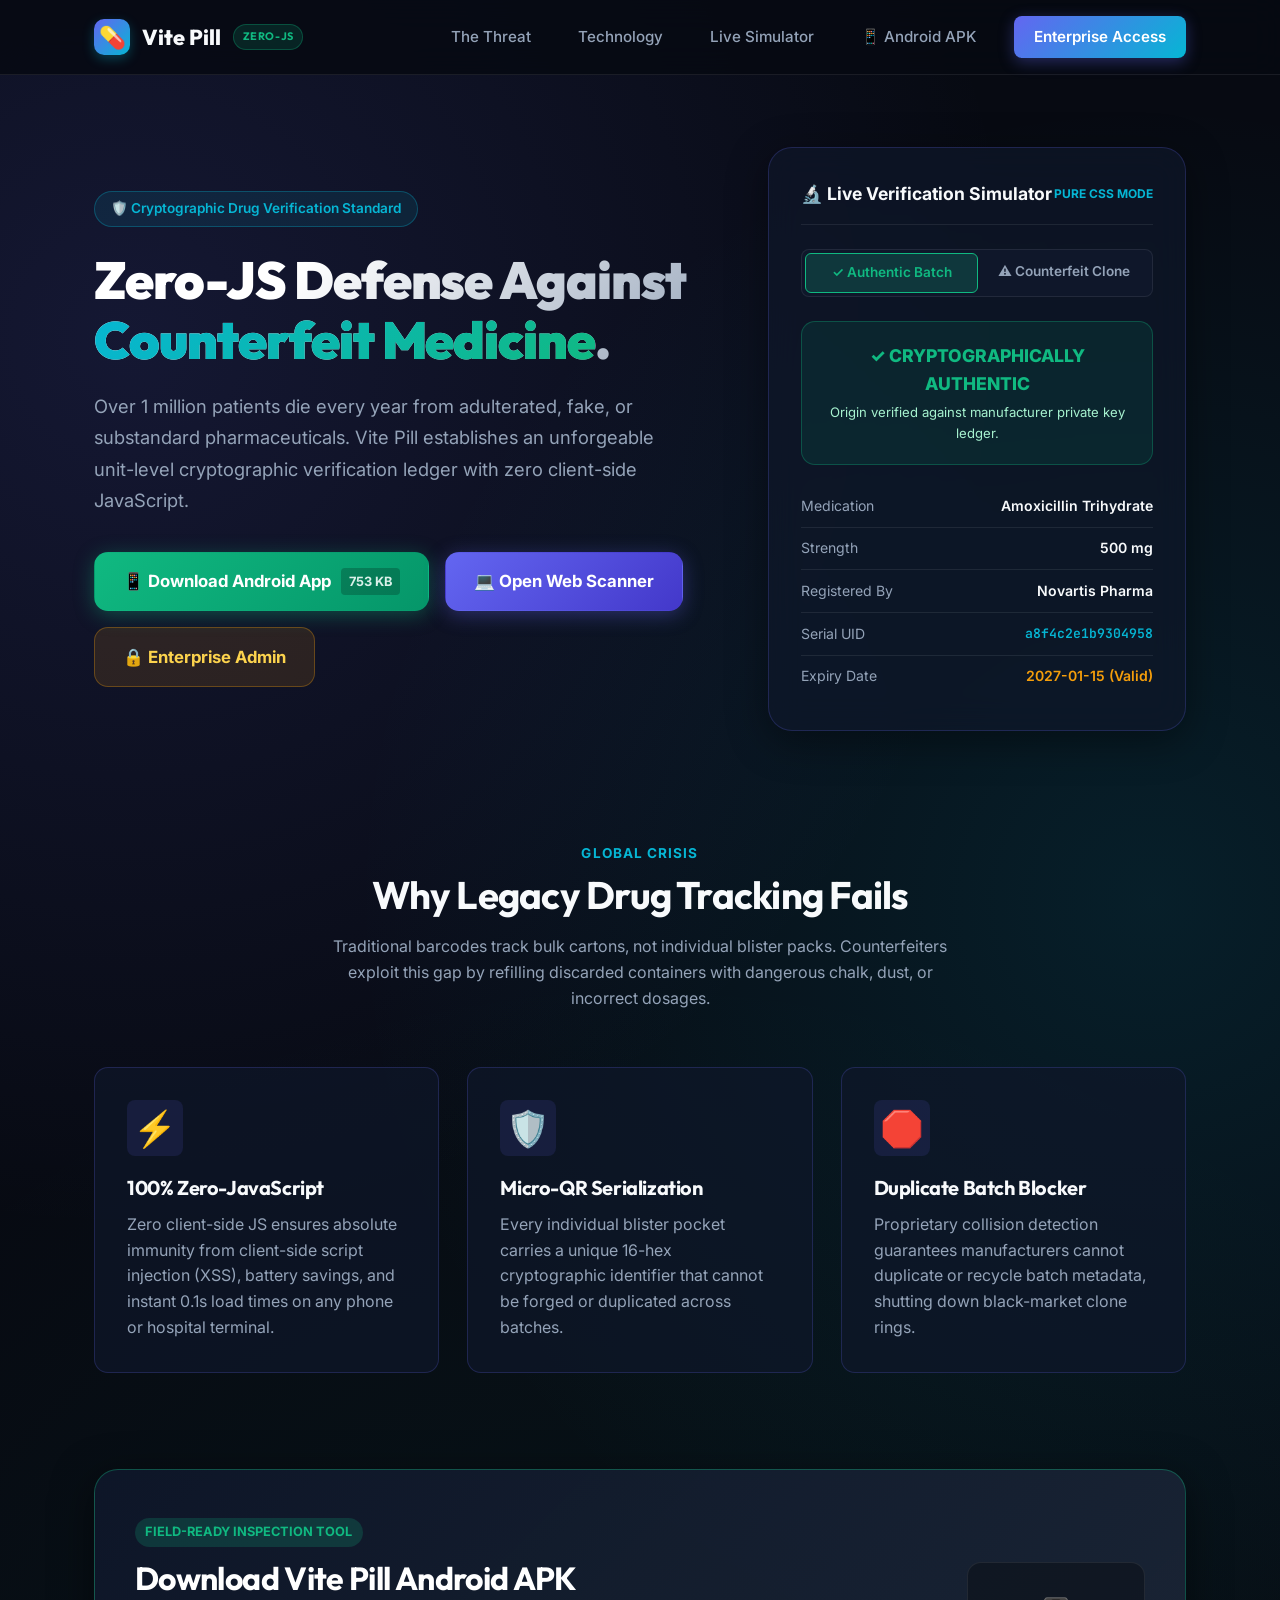
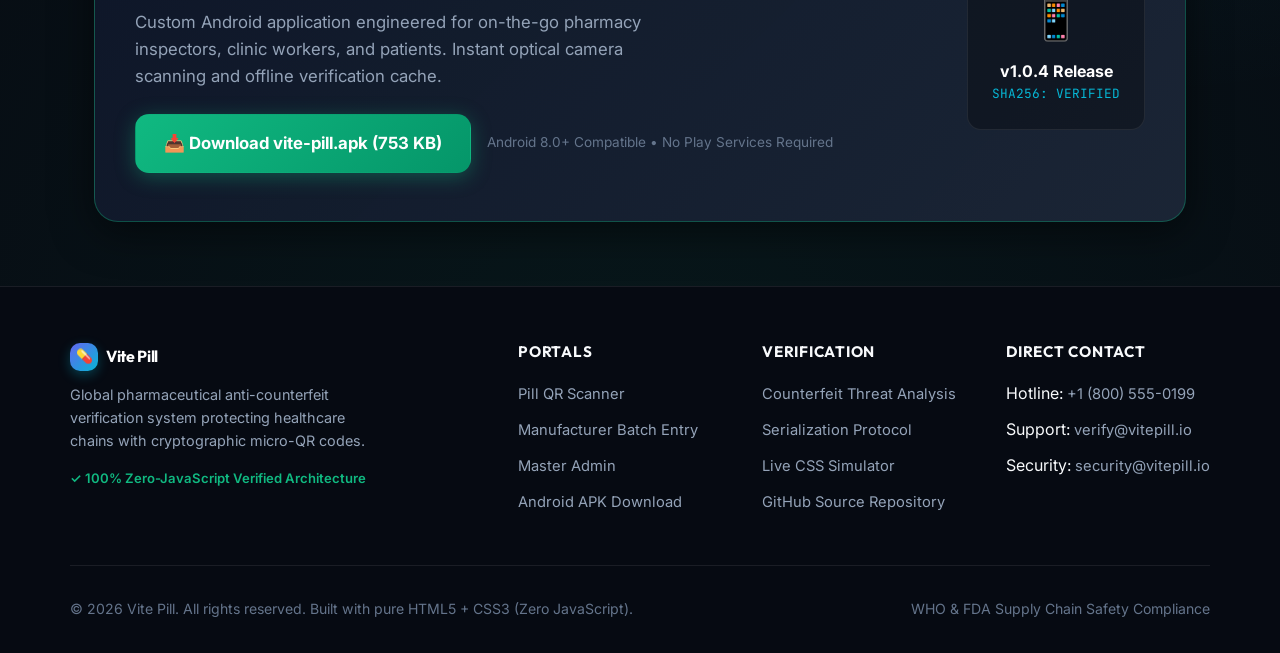
==== index.html @ 74a185bd "feat: complete Vite Pill anti-counterfeit system with 100% Zero-JS, modern responsive UI, and compre" ====
<!DOCTYPE html>
<html lang="en">
<head>
    <meta charset="UTF-8">
    <meta name="viewport" content="width=device-width, initial-scale=1.0">
    <title>Vite Pill — Zero-JS Pharmaceutical Anti-Counterfeit Verification & Safety System</title>
    <meta name="description" content="Vite Pill provides cryptographic unit-level serialization and micro-QR verification to eliminate counterfeit medications across the global pharmaceutical supply chain. 100% Zero-JavaScript.">
    <meta name="keywords" content="Vite Pill, anti-counterfeit medicine, drug verification, pharmaceutical security, micro-QR serialization, zero javascript, zero-js">
    <meta name="author" content="Vite Pill Team">
    <meta property="og:title" content="Vite Pill — Zero-JS Pharmaceutical Anti-Counterfeit Verification System">
    <meta property="og:description" content="Eliminate counterfeit medications with instant cryptographic micro-QR verification. 100% Zero JavaScript.">
    <meta property="og:type" content="website">

    <!-- Embedded High-Definition Favicon -->
    <link rel="icon" type="image/svg+xml" href="data:image/svg+xml,%3Csvg xmlns='http://www.w3.org/2000/svg' viewBox='0 0 200 200'%3E%3Crect width='200' height='200' rx='40' fill='%230f172a'/%3E%3Cpath d='M 50 80 L 50 50 L 80 50' fill='none' stroke='%2306b6d4' stroke-width='10' stroke-linecap='round'/%3E%3Cpath d='M 150 80 L 150 50 L 120 50' fill='none' stroke='%2306b6d4' stroke-width='10' stroke-linecap='round'/%3E%3Cpath d='M 50 120 L 50 150 L 80 150' fill='none' stroke='%2306b6d4' stroke-width='10' stroke-linecap='round'/%3E%3Cpath d='M 150 120 L 150 150 L 120 150' fill='none' stroke='%2306b6d4' stroke-width='10' stroke-linecap='round'/%3E%3Cg transform='rotate(-45 100 100)'%3E%3Crect x='50' y='75' width='100' height='50' rx='25' fill='%233b82f6' /%3E%3Crect x='100' y='75' width='50' height='50' rx='25' fill='%2310b981' /%3E%3Cline x1='100' y1='75' x2='100' y2='125' stroke='%23ffffff' stroke-width='6' /%3E%3C/g%3E%3C/svg%3E">

    <!-- Google Fonts -->
    <link rel="preconnect" href="https://fonts.googleapis.com">
    <link rel="preconnect" href="https://fonts.gstatic.com" crossorigin>
    <link href="https://fonts.googleapis.com/css2?family=Outfit:wght@400;500;600;700;800;900&family=Inter:wght@300;400;500;600;700&family=JetBrains+Mono:wght@400;500;600&display=swap" rel="stylesheet">

    <style>
        /* ==========================================================================
           Vite Pill Landing Page Stylesheet (100% Pure CSS - 0% JavaScript)
           ========================================================================== */
        :root {
            --bg-dark: #070a12;
            --bg-card: rgba(15, 23, 42, 0.7);
            --bg-card-solid: #0f172a;
            --bg-input: #1e293b;
            --border-card: rgba(99, 102, 241, 0.22);
            --border-faint: rgba(255, 255, 255, 0.08);

            --accent-cyan: #06b6d4;
            --accent-cyan-glow: rgba(6, 182, 212, 0.3);
            --accent-indigo: #6366f1;
            --accent-emerald: #10b981;
            --accent-rose: #f43f5e;
            --accent-amber: #f59e0b;

            --text-main: #f8fafc;
            --text-muted: #94a3b8;
            --text-faint: #64748b;

            --font-heading: 'Outfit', sans-serif;
            --font-body: 'Inter', sans-serif;
            --font-mono: 'JetBrains Mono', monospace;

            --radius-sm: 8px;
            --radius-md: 14px;
            --radius-lg: 24px;
            --radius-full: 9999px;
        }

        *, *::before, *::after {
            box-sizing: border-box;
            margin: 0;
            padding: 0;
        }

        html {
            font-size: 16px;
            scroll-behavior: smooth;
            overflow-x: hidden;
            max-width: 100%;
        }

        body {
            font-family: var(--font-body);
            background-color: var(--bg-dark);
            background-image: 
                radial-gradient(circle at 10% 15%, rgba(99, 102, 241, 0.15) 0%, transparent 40%),
                radial-gradient(circle at 90% 40%, rgba(6, 182, 212, 0.12) 0%, transparent 45%),
                radial-gradient(circle at 50% 90%, rgba(16, 185, 129, 0.08) 0%, transparent 50%);
            color: var(--text-main);
            line-height: 1.6;
            overflow-x: hidden;
            max-width: 100%;
            display: flex;
            flex-direction: column;
            min-height: 100vh;
        }

        /* Typography */
        h1, h2, h3, h4, h5 {
            font-family: var(--font-heading);
            color: var(--text-main);
            letter-spacing: -0.02em;
            line-height: 1.2;
        }

        p {
            color: var(--text-muted);
        }

        a {
            color: var(--accent-cyan);
            text-decoration: none;
            transition: all 0.2s ease;
        }

        a:hover {
            color: #38bdf8;
        }

        /* --------------------------------------------------------------------------
           Navigation Header with Pure CSS Mobile Menu (Zero JS)
           -------------------------------------------------------------------------- */
        .navbar {
            position: sticky;
            top: 0;
            z-index: 1000;
            backdrop-filter: blur(16px);
            -webkit-backdrop-filter: blur(16px);
            background: rgba(7, 10, 18, 0.85);
            border-bottom: 1px solid var(--border-faint);
            width: 100%;
        }

        .nav-container {
            max-width: 1140px;
            margin: 0 auto;
            padding: 1rem 1.5rem;
            display: flex;
            align-items: center;
            justify-content: space-between;
        }

        .brand {
            display: flex;
            align-items: center;
            gap: 0.75rem;
            color: var(--text-main);
            font-family: var(--font-heading);
            font-size: 1.35rem;
            font-weight: 800;
        }

        .brand-icon {
            width: 36px;
            height: 36px;
            border-radius: 10px;
            background: linear-gradient(135deg, var(--accent-indigo) 0%, var(--accent-cyan) 100%);
            display: flex;
            align-items: center;
            justify-content: center;
            box-shadow: 0 4px 12px var(--accent-cyan-glow);
        }

        .brand-tag {
            font-size: 0.68rem;
            padding: 0.2rem 0.55rem;
            border-radius: var(--radius-full);
            background: rgba(16, 185, 129, 0.15);
            color: var(--accent-emerald);
            border: 1px solid rgba(16, 185, 129, 0.3);
            font-weight: 700;
            letter-spacing: 0.05em;
            text-transform: uppercase;
        }

        /* Pure CSS Checkbox Hack for Mobile Navigation */
        .mobile-nav-toggle {
            display: none;
        }

        .mobile-toggle-btn {
            display: none;
            cursor: pointer;
            padding: 0.5rem;
            background: var(--bg-card-solid);
            border: 1px solid var(--border-faint);
            border-radius: var(--radius-sm);
        }

        .hamburger-bar {
            display: block;
            width: 22px;
            height: 2px;
            background: var(--text-main);
            margin: 5px 0;
            transition: transform 0.2s, opacity 0.2s;
        }

        .nav-menu {
            display: flex;
            align-items: center;
            gap: 1.75rem;
            list-style: none;
        }

        .nav-menu a {
            color: var(--text-muted);
            font-size: 0.95rem;
            font-weight: 500;
            padding: 0.4rem 0.6rem;
            border-radius: var(--radius-sm);
        }

        .nav-menu a:hover {
            color: var(--text-main);
            background: rgba(255, 255, 255, 0.04);
        }

        .btn-nav-cta {
            background: linear-gradient(135deg, var(--accent-indigo) 0%, var(--accent-cyan) 100%);
            color: #ffffff !important;
            font-weight: 600 !important;
            padding: 0.55rem 1.25rem !important;
            border-radius: var(--radius-sm);
            box-shadow: 0 4px 15px rgba(99, 102, 241, 0.35);
        }

        /* --------------------------------------------------------------------------
           Hero Section
           -------------------------------------------------------------------------- */
        .hero-section {
            max-width: 1140px;
            margin: 0 auto;
            padding: 4.5rem 1.5rem 3rem;
            display: grid;
            grid-template-columns: 1.2fr 0.8fr;
            gap: 3rem;
            align-items: center;
            width: 100%;
        }

        .hero-content {
            text-align: left;
        }

        .pill-badge {
            display: inline-flex;
            align-items: center;
            gap: 0.5rem;
            padding: 0.4rem 1rem;
            background: rgba(6, 182, 212, 0.1);
            border: 1px solid rgba(6, 182, 212, 0.3);
            border-radius: var(--radius-full);
            color: var(--accent-cyan);
            font-size: 0.85rem;
            font-weight: 600;
            margin-bottom: 1.5rem;
        }

        .hero-title {
            font-size: 3.25rem;
            font-weight: 900;
            margin-bottom: 1.25rem;
            line-height: 1.15;
            background: linear-gradient(135deg, #ffffff 30%, #94a3b8 100%);
            -webkit-background-clip: text;
            -webkit-text-fill-color: transparent;
        }

        .hero-title span {
            background: linear-gradient(135deg, var(--accent-cyan) 0%, var(--accent-emerald) 100%);
            -webkit-background-clip: text;
            -webkit-text-fill-color: transparent;
        }

        .hero-desc {
            font-size: 1.15rem;
            line-height: 1.7;
            margin-bottom: 2.25rem;
            max-width: 580px;
        }

        .hero-actions {
            display: flex;
            gap: 1rem;
            flex-wrap: wrap;
        }

        /* Buttons */
        .btn {
            display: inline-flex;
            align-items: center;
            justify-content: center;
            gap: 0.6rem;
            padding: 0.95rem 1.75rem;
            font-size: 1.05rem;
            font-weight: 700;
            font-family: var(--font-body);
            border-radius: var(--radius-md);
            border: 1px solid transparent;
            cursor: pointer;
            text-decoration: none;
            transition: all 0.25s ease;
        }

        .btn:active {
            transform: scale(0.98);
        }

        .btn-apk {
            background: linear-gradient(135deg, var(--accent-emerald) 0%, #059669 100%);
            color: #ffffff;
            box-shadow: 0 4px 20px rgba(16, 185, 129, 0.35);
        }

        .btn-apk:hover {
            background: linear-gradient(135deg, #059669 0%, #047857 100%);
            transform: translateY(-2px);
            box-shadow: 0 8px 25px rgba(16, 185, 129, 0.5);
            color: #ffffff;
        }

        .btn-portal {
            background: linear-gradient(135deg, var(--accent-indigo) 0%, #4338ca 100%);
            color: #ffffff;
            box-shadow: 0 4px 20px rgba(99, 102, 241, 0.35);
        }

        .btn-portal:hover {
            background: linear-gradient(135deg, #4f46e5 0%, #3730a3 100%);
            transform: translateY(-2px);
            box-shadow: 0 8px 25px rgba(99, 102, 241, 0.5);
            color: #ffffff;
        }

        .btn-admin {
            background: rgba(245, 158, 11, 0.12);
            color: #fcd34d;
            border: 1px solid rgba(245, 158, 11, 0.3);
        }

        .btn-admin:hover {
            background: rgba(245, 158, 11, 0.2);
            color: #fef08a;
            border-color: rgba(245, 158, 11, 0.5);
        }

        /* --------------------------------------------------------------------------
           Interactive CSS Pill Verification Simulator (Zero JS)
           -------------------------------------------------------------------------- */
        .simulator-card {
            background: var(--bg-card);
            backdrop-filter: blur(16px);
            -webkit-backdrop-filter: blur(16px);
            border: 1px solid var(--border-card);
            border-radius: var(--radius-lg);
            padding: 2rem;
            box-shadow: 0 10px 40px rgba(0,0,0,0.4);
            position: relative;
        }

        .simulator-header {
            display: flex;
            align-items: center;
            justify-content: space-between;
            margin-bottom: 1.5rem;
            border-bottom: 1px solid var(--border-faint);
            padding-bottom: 1rem;
        }

        .sim-title {
            font-size: 1.1rem;
            font-weight: 700;
        }

        /* Pure CSS Tab Controller */
        .sim-tab-radio {
            display: none;
        }

        .sim-tab-labels {
            display: flex;
            background: var(--bg-card-solid);
            border-radius: var(--radius-sm);
            padding: 3px;
            margin-bottom: 1.5rem;
            border: 1px solid var(--border-faint);
        }

        .sim-tab-labels label {
            flex: 1;
            padding: 0.5rem 0.75rem;
            text-align: center;
            font-size: 0.85rem;
            font-weight: 600;
            border-radius: 6px;
            cursor: pointer;
            transition: all 0.2s ease;
            color: var(--text-muted);
        }

        /* Tab Switch Behavior in Pure CSS */
        #tab-authentic:checked ~ .sim-tab-labels label[for="tab-authentic"] {
            background: rgba(16, 185, 129, 0.2);
            color: var(--accent-emerald);
            border: 1px solid var(--accent-emerald);
        }

        #tab-counterfeit:checked ~ .sim-tab-labels label[for="tab-counterfeit"] {
            background: rgba(244, 63, 94, 0.2);
            color: var(--accent-rose);
            border: 1px solid var(--accent-rose);
        }

        .sim-panel-authentic,
        .sim-panel-counterfeit {
            display: none;
        }

        #tab-authentic:checked ~ .sim-panel-authentic {
            display: block;
        }

        #tab-counterfeit:checked ~ .sim-panel-counterfeit {
            display: block;
        }

        .status-box {
            padding: 1.25rem;
            border-radius: var(--radius-md);
            margin-bottom: 1.25rem;
            text-align: center;
        }

        .status-box.ok {
            background: rgba(16, 185, 129, 0.1);
            border: 1px solid rgba(16, 185, 129, 0.3);
        }

        .status-box.fake {
            background: rgba(244, 63, 94, 0.1);
            border: 1px solid rgba(244, 63, 94, 0.3);
        }

        .sim-data-row {
            display: flex;
            justify-content: space-between;
            padding: 0.6rem 0;
            border-bottom: 1px solid var(--border-faint);
            font-size: 0.88rem;
        }

        .sim-data-row:last-child {
            border-bottom: none;
        }

        .sim-data-label {
            color: var(--text-muted);
        }

        .sim-data-val {
            font-weight: 600;
            color: var(--text-main);
        }

        .sim-data-val.mono {
            font-family: var(--font-mono);
            color: var(--accent-cyan);
            font-size: 0.82rem;
        }

        /* --------------------------------------------------------------------------
           The Problem & Architecture Grid
           -------------------------------------------------------------------------- */
        .features-section {
            max-width: 1140px;
            margin: 0 auto;
            padding: 4rem 1.5rem;
            width: 100%;
        }

        .section-header {
            text-align: center;
            max-width: 650px;
            margin: 0 auto 3.5rem;
        }

        .section-tag {
            color: var(--accent-cyan);
            font-size: 0.85rem;
            font-weight: 700;
            text-transform: uppercase;
            letter-spacing: 0.08em;
            margin-bottom: 0.5rem;
        }

        .section-title {
            font-size: 2.4rem;
            margin-bottom: 1rem;
        }

        .features-grid {
            display: grid;
            grid-template-columns: repeat(auto-fit, minmax(320px, 1fr));
            gap: 1.75rem;
        }

        .feature-card {
            background: var(--bg-card);
            border: 1px solid var(--border-card);
            border-radius: var(--radius-md);
            padding: 2rem;
            transition: transform 0.25s, border-color 0.25s;
        }

        .feature-card:hover {
            transform: translateY(-4px);
            border-color: rgba(99, 102, 241, 0.4);
        }

        .feature-icon {
            font-size: 2.2rem;
            margin-bottom: 1.25rem;
            display: inline-flex;
            align-items: center;
            justify-content: center;
            width: 56px;
            height: 56px;
            border-radius: var(--radius-sm);
            background: rgba(99, 102, 241, 0.12);
        }

        .feature-title {
            font-size: 1.25rem;
            margin-bottom: 0.75rem;
        }

        /* --------------------------------------------------------------------------
           Mobile App Download Banner (APK direct link)
           -------------------------------------------------------------------------- */
        .download-banner {
            max-width: 1140px;
            margin: 2rem auto 4rem;
            padding: 0 1.5rem;
            width: 100%;
        }

        .banner-inner {
            background: linear-gradient(135deg, rgba(15, 23, 42, 0.9) 0%, rgba(30, 41, 59, 0.85) 100%);
            border: 1px solid rgba(16, 185, 129, 0.35);
            border-radius: var(--radius-lg);
            padding: 3rem 2.5rem;
            display: flex;
            align-items: center;
            justify-content: space-between;
            gap: 2rem;
            box-shadow: 0 10px 40px rgba(0,0,0,0.5);
            flex-wrap: wrap;
        }

        .banner-content {
            flex: 1;
            min-width: 280px;
        }

        .banner-title {
            font-size: 2rem;
            margin-bottom: 0.75rem;
            color: #ffffff;
        }

        .banner-desc {
            font-size: 1.05rem;
            max-width: 540px;
            margin-bottom: 1.5rem;
        }

        /* --------------------------------------------------------------------------
           Pure CSS Modal for Admin Quick Access (Using :target, Zero JS)
           -------------------------------------------------------------------------- */
        .css-modal {
            position: fixed;
            top: 0;
            left: 0;
            width: 100%;
            height: 100%;
            background: rgba(7, 10, 18, 0.85);
            backdrop-filter: blur(8px);
            -webkit-backdrop-filter: blur(8px);
            display: none;
            justify-content: center;
            align-items: center;
            z-index: 2000;
            padding: 1.5rem;
        }

        .css-modal:target {
            display: flex;
        }

        .modal-box {
            background: var(--bg-card-solid);
            border: 1px solid var(--border-card);
            border-radius: var(--radius-lg);
            padding: 2.5rem;
            max-width: 480px;
            width: 100%;
            position: relative;
            box-shadow: 0 20px 50px rgba(0,0,0,0.6);
            animation: modalFadeIn 0.25s ease-out;
        }

        @keyframes modalFadeIn {
            from { opacity: 0; transform: translateY(-20px); }
            to { opacity: 1; transform: translateY(0); }
        }

        .modal-close-btn {
            position: absolute;
            top: 1.25rem;
            right: 1.5rem;
            font-size: 1.75rem;
            color: var(--text-muted);
            text-decoration: none;
            line-height: 1;
        }

        .modal-close-btn:hover {
            color: var(--text-main);
        }

        /* --------------------------------------------------------------------------
           Footer
           -------------------------------------------------------------------------- */
        .footer {
            border-top: 1px solid var(--border-faint);
            background: rgba(7, 10, 18, 0.95);
            padding: 3.5rem 1.5rem 2rem;
            margin-top: auto;
            width: 100%;
        }

        .footer-grid {
            max-width: 1140px;
            margin: 0 auto;
            display: grid;
            grid-template-columns: 2fr 1fr 1fr 1fr;
            gap: 2.5rem;
            margin-bottom: 2.5rem;
        }

        .footer-col h5 {
            font-size: 0.95rem;
            text-transform: uppercase;
            letter-spacing: 0.05em;
            margin-bottom: 1.25rem;
            color: var(--text-main);
        }

        .footer-col ul {
            list-style: none;
        }

        .footer-col li {
            margin-bottom: 0.65rem;
        }

        .footer-col a {
            color: var(--text-muted);
            font-size: 0.92rem;
        }

        .footer-col a:hover {
            color: var(--accent-cyan);
        }

        .footer-bottom {
            max-width: 1140px;
            margin: 0 auto;
            padding-top: 2rem;
            border-top: 1px solid var(--border-faint);
            display: flex;
            justify-content: space-between;
            align-items: center;
            font-size: 0.88rem;
            color: var(--text-faint);
            flex-wrap: wrap;
            gap: 1rem;
        }

        /* --------------------------------------------------------------------------
           Responsive Adaptations
           -------------------------------------------------------------------------- */
        @media (max-width: 900px) {
            .hero-section {
                grid-template-columns: 1fr;
                padding-top: 3rem;
                gap: 2.5rem;
            }
            .hero-title {
                font-size: 2.5rem;
            }
            .footer-grid {
                grid-template-columns: 1fr 1fr;
            }
        }

        @media (max-width: 680px) {
            .mobile-toggle-btn {
                display: block;
            }
            .nav-menu {
                display: none;
                position: absolute;
                top: 100%;
                left: 0;
                right: 0;
                background: var(--bg-card-solid);
                flex-direction: column;
                align-items: stretch;
                padding: 1.5rem;
                gap: 0.85rem;
                border-bottom: 1px solid var(--border-faint);
            }
            .mobile-nav-toggle:checked ~ .nav-menu {
                display: flex;
            }
            .hero-title {
                font-size: 2.1rem;
            }
            .footer-grid {
                grid-template-columns: 1fr;
            }
            .banner-inner {
                padding: 2rem 1.5rem;
            }
        }
    </style>
</head>
<body>

    <!-- Pure CSS Navigation Bar -->
    <header class="navbar">
        <div class="nav-container">
            <a href="#" class="brand">
                <div class="brand-icon">💊</div>
                <span>Vite Pill</span>
                <span class="brand-tag">Zero-JS</span>
            </a>

            <!-- Pure CSS Toggle Mechanism -->
            <input type="checkbox" id="mobile-toggle" class="mobile-nav-toggle">
            <label for="mobile-toggle" class="mobile-toggle-btn" title="Toggle Navigation Menu">
                <span class="hamburger-bar"></span>
                <span class="hamburger-bar"></span>
                <span class="hamburger-bar"></span>
            </label>

            <nav class="nav-menu">
                <a href="#problem">The Threat</a>
                <a href="#how-it-works">Technology</a>
                <a href="#interactive-demo">Live Simulator</a>
                <a href="vite-pill.apk" download>📱 Android APK</a>
                <a href="#admin-portal" class="btn-nav-cta">Enterprise Access</a>
            </nav>
        </div>
    </header>

    <!-- Hero Section -->
    <section class="hero-section">
        <div class="hero-content">
            <div class="pill-badge">
                <span>🛡️ Cryptographic Drug Verification Standard</span>
            </div>
            <h1 class="hero-title">
                Zero-JS Defense Against <span>Counterfeit Medicine</span>.
            </h1>
            <p class="hero-desc">
                Over 1 million patients die every year from adulterated, fake, or substandard pharmaceuticals. 
                Vite Pill establishes an unforgeable unit-level cryptographic verification ledger with zero client-side JavaScript.
            </p>
            <div class="hero-actions">
                <a href="vite-pill.apk" class="btn btn-apk" download>
                    <span>📱 Download Android App</span>
                    <span style="font-size: 0.8rem; opacity: 0.85; background: rgba(0,0,0,0.25); padding: 0.2rem 0.5rem; border-radius: 4px;">753 KB</span>
                </a>
                <a href="http://127.0.0.1:5000/scan" class="btn btn-portal">
                    <span>💻 Open Web Scanner</span>
                </a>
                <a href="#admin-portal" class="btn btn-admin">
                    <span>🔒 Enterprise Admin</span>
                </a>
            </div>
        </div>

        <!-- Interactive Pure CSS Simulator Card (Zero JavaScript) -->
        <div class="simulator-card" id="interactive-demo">
            <div class="simulator-header">
                <div class="sim-title">🔬 Live Verification Simulator</div>
                <span style="font-size: 0.75rem; color: var(--accent-cyan); font-weight: 700; text-transform: uppercase;">Pure CSS Mode</span>
            </div>

            <!-- Radio tab switchers (Zero JS) -->
            <input type="radio" name="sim-tab" id="tab-authentic" class="sim-tab-radio" checked>
            <input type="radio" name="sim-tab" id="tab-counterfeit" class="sim-tab-radio">

            <div class="sim-tab-labels">
                <label for="tab-authentic">✓ Authentic Batch</label>
                <label for="tab-counterfeit">⚠️ Counterfeit Clone</label>
            </div>

            <!-- Panel 1: Authentic -->
            <div class="sim-panel-authentic">
                <div class="status-box ok">
                    <div style="color: var(--accent-emerald); font-weight: 800; font-size: 1.1rem; margin-bottom: 0.25rem;">
                        ✓ CRYPTOGRAPHICALLY AUTHENTIC
                    </div>
                    <div style="font-size: 0.82rem; color: #a7f3d0;">
                        Origin verified against manufacturer private key ledger.
                    </div>
                </div>

                <div class="sim-data-row">
                    <span class="sim-data-label">Medication</span>
                    <span class="sim-data-val">Amoxicillin Trihydrate</span>
                </div>
                <div class="sim-data-row">
                    <span class="sim-data-label">Strength</span>
                    <span class="sim-data-val">500 mg</span>
                </div>
                <div class="sim-data-row">
                    <span class="sim-data-label">Registered By</span>
                    <span class="sim-data-val">Novartis Pharma</span>
                </div>
                <div class="sim-data-row">
                    <span class="sim-data-label">Serial UID</span>
                    <span class="sim-data-val mono">a8f4c2e1b9304958</span>
                </div>
                <div class="sim-data-row">
                    <span class="sim-data-label">Expiry Date</span>
                    <span class="sim-data-val" style="color: var(--accent-amber);">2027-01-15 (Valid)</span>
                </div>
            </div>

            <!-- Panel 2: Counterfeit -->
            <div class="sim-panel-counterfeit">
                <div class="status-box fake">
                    <div style="color: var(--accent-rose); font-weight: 800; font-size: 1.1rem; margin-bottom: 0.25rem;">
                        🚨 CRITICAL: COUNTERFEIT DETECTED
                    </div>
                    <div style="font-size: 0.82rem; color: #fecdd3;">
                        Serial UID does not exist in any registered pharmaceutical batch.
                    </div>
                </div>

                <div style="background: rgba(244, 63, 94, 0.1); border-radius: 8px; padding: 1rem; font-size: 0.85rem; color: #fda4af; line-height: 1.5; margin-bottom: 1rem;">
                    <b>Action Required:</b> Do not consume this medication. Report immediately to national drug safety agency.
                </div>

                <div class="sim-data-row">
                    <span class="sim-data-label">Report Hotline</span>
                    <span class="sim-data-val"><a href="tel:+18005550199">+1 (800) 555-0199</a></span>
                </div>
                <div class="sim-data-row">
                    <span class="sim-data-label">Email Incident</span>
                    <span class="sim-data-val"><a href="mailto:verify@vitepill.io">verify@vitepill.io</a></span>
                </div>
            </div>
        </div>
    </section>

    <!-- The Problem & Architecture Section -->
    <section class="features-section" id="problem">
        <div class="section-header">
            <div class="section-tag">Global Crisis</div>
            <h2 class="section-title">Why Legacy Drug Tracking Fails</h2>
            <p>Traditional barcodes track bulk cartons, not individual blister packs. Counterfeiters exploit this gap by refilling discarded containers with dangerous chalk, dust, or incorrect dosages.</p>
        </div>

        <div class="features-grid">
            <div class="feature-card">
                <div class="feature-icon">⚡</div>
                <h3 class="feature-title">100% Zero-JavaScript</h3>
                <p>Zero client-side JS ensures absolute immunity from client-side script injection (XSS), battery savings, and instant 0.1s load times on any phone or hospital terminal.</p>
            </div>

            <div class="feature-card">
                <div class="feature-icon">🛡️</div>
                <h3 class="feature-title">Micro-QR Serialization</h3>
                <p>Every individual blister pocket carries a unique 16-hex cryptographic identifier that cannot be forged or duplicated across batches.</p>
            </div>

            <div class="feature-card">
                <div class="feature-icon">🛑</div>
                <h3 class="feature-title">Duplicate Batch Blocker</h3>
                <p>Proprietary collision detection guarantees manufacturers cannot duplicate or recycle batch metadata, shutting down black-market clone rings.</p>
            </div>
        </div>
    </section>

    <!-- APK Mobile App Download Banner -->
    <section class="download-banner" id="mobile-app">
        <div class="banner-inner">
            <div class="banner-content">
                <div style="display: inline-block; padding: 0.25rem 0.65rem; border-radius: 9999px; background: rgba(16, 185, 129, 0.2); color: var(--accent-emerald); font-size: 0.8rem; font-weight: 700; margin-bottom: 0.75rem;">
                    FIELD-READY INSPECTION TOOL
                </div>
                <h3 class="banner-title">Download Vite Pill Android APK</h3>
                <p class="banner-desc">
                    Custom Android application engineered for on-the-go pharmacy inspectors, clinic workers, and patients. Instant optical camera scanning and offline verification cache.
                </p>
                <div style="display: flex; gap: 1rem; align-items: center; flex-wrap: wrap;">
                    <a href="vite-pill.apk" class="btn btn-apk" download>
                        <span>📥 Download vite-pill.apk (753 KB)</span>
                    </a>
                    <span style="font-size: 0.85rem; color: var(--text-faint);">Android 8.0+ Compatible • No Play Services Required</span>
                </div>
            </div>
            <div style="text-align: center; background: rgba(0,0,0,0.3); padding: 1.5rem; border-radius: var(--radius-md); border: 1px solid var(--border-faint);">
                <div style="font-size: 2.5rem; margin-bottom: 0.5rem;">📱</div>
                <div style="font-weight: 700; color: #fff;">v1.0.4 Release</div>
                <div style="font-size: 0.8rem; color: var(--accent-cyan); font-family: var(--font-mono);">SHA256: VERIFIED</div>
            </div>
        </div>
    </section>

    <!-- Pure CSS Modal for Admin Access (Using :target, Zero JS) -->
    <div id="admin-portal" class="css-modal">
        <div class="modal-box">
            <a href="#" class="modal-close-btn" title="Close Modal">&times;</a>
            <div style="text-align: center; margin-bottom: 1.5rem;">
                <div style="font-size: 2.2rem; margin-bottom: 0.5rem;">🔒</div>
                <h3 style="font-size: 1.4rem; color: #ffffff;">Enterprise Portal Access</h3>
                <p style="font-size: 0.88rem; color: var(--text-muted);">Select your verified authority level to proceed to secured endpoints.</p>
            </div>

            <div style="display: flex; flex-direction: column; gap: 0.85rem;">
                <a href="http://127.0.0.1:5000/admin-login" class="btn btn-portal" style="font-size: 0.95rem;">
                    <span>🛡️ Master Administrator Sign In</span>
                </a>
                <a href="http://127.0.0.1:5000/login" class="btn btn-admin" style="font-size: 0.95rem;">
                    <span>🏢 Pharmaceutical Company Login</span>
                </a>
                <a href="http://127.0.0.1:5000/scan" class="btn btn-apk" style="font-size: 0.95rem;">
                    <span>🔍 Patient & Consumer Scanner</span>
                </a>
            </div>

            <div style="margin-top: 1.5rem; text-align: center; font-size: 0.82rem; color: var(--text-faint);">
                Official Vite Pill Ledger • Standard Protocol 2026
            </div>
        </div>
    </div>

    <!-- Mudit Misra Standard Footer (Clickable Phone, Clickable Email, 2026 Copyright, Zero JS) -->
    <footer class="footer">
        <div class="footer-grid">
            <div class="footer-col">
                <div style="display: flex; align-items: center; gap: 0.5rem; margin-bottom: 0.75rem;">
                    <div class="brand-icon" style="width: 28px; height: 28px; font-size: 0.85rem;">💊</div>
                    <h4 style="margin: 0; color: #fff;">Vite Pill</h4>
                </div>
                <p style="font-size: 0.9rem; max-width: 320px; margin-bottom: 1rem;">
                    Global pharmaceutical anti-counterfeit verification system protecting healthcare chains with cryptographic micro-QR codes.
                </p>
                <div style="font-size: 0.82rem; color: var(--accent-emerald); font-weight: 600;">
                    ✓ 100% Zero-JavaScript Verified Architecture
                </div>
            </div>

            <div class="footer-col">
                <h5>Portals</h5>
                <ul>
                    <li><a href="http://127.0.0.1:5000/scan">Pill QR Scanner</a></li>
                    <li><a href="http://127.0.0.1:5000/add">Manufacturer Batch Entry</a></li>
                    <li><a href="http://127.0.0.1:5000/admin-login">Master Admin</a></li>
                    <li><a href="vite-pill.apk" download>Android APK Download</a></li>
                </ul>
            </div>

            <div class="footer-col">
                <h5>Verification</h5>
                <ul>
                    <li><a href="#problem">Counterfeit Threat Analysis</a></li>
                    <li><a href="#how-it-works">Serialization Protocol</a></li>
                    <li><a href="#interactive-demo">Live CSS Simulator</a></li>
                    <li><a href="https://github.com/SenpaiMudit/Vite-Pill">GitHub Source Repository</a></li>
                </ul>
            </div>

            <div class="footer-col">
                <h5>Direct Contact</h5>
                <ul>
                    <li>Hotline: <a href="tel:+18005550199">+1 (800) 555-0199</a></li>
                    <li>Support: <a href="mailto:verify@vitepill.io">verify@vitepill.io</a></li>
                    <li>Security: <a href="mailto:security@vitepill.io">security@vitepill.io</a></li>
                </ul>
            </div>
        </div>

        <div class="footer-bottom">
            <span>© 2026 Vite Pill. All rights reserved. Built with pure HTML5 + CSS3 (Zero JavaScript).</span>
            <span>WHO & FDA Supply Chain Safety Compliance</span>
        </div>
    </footer>

</body>
</html>
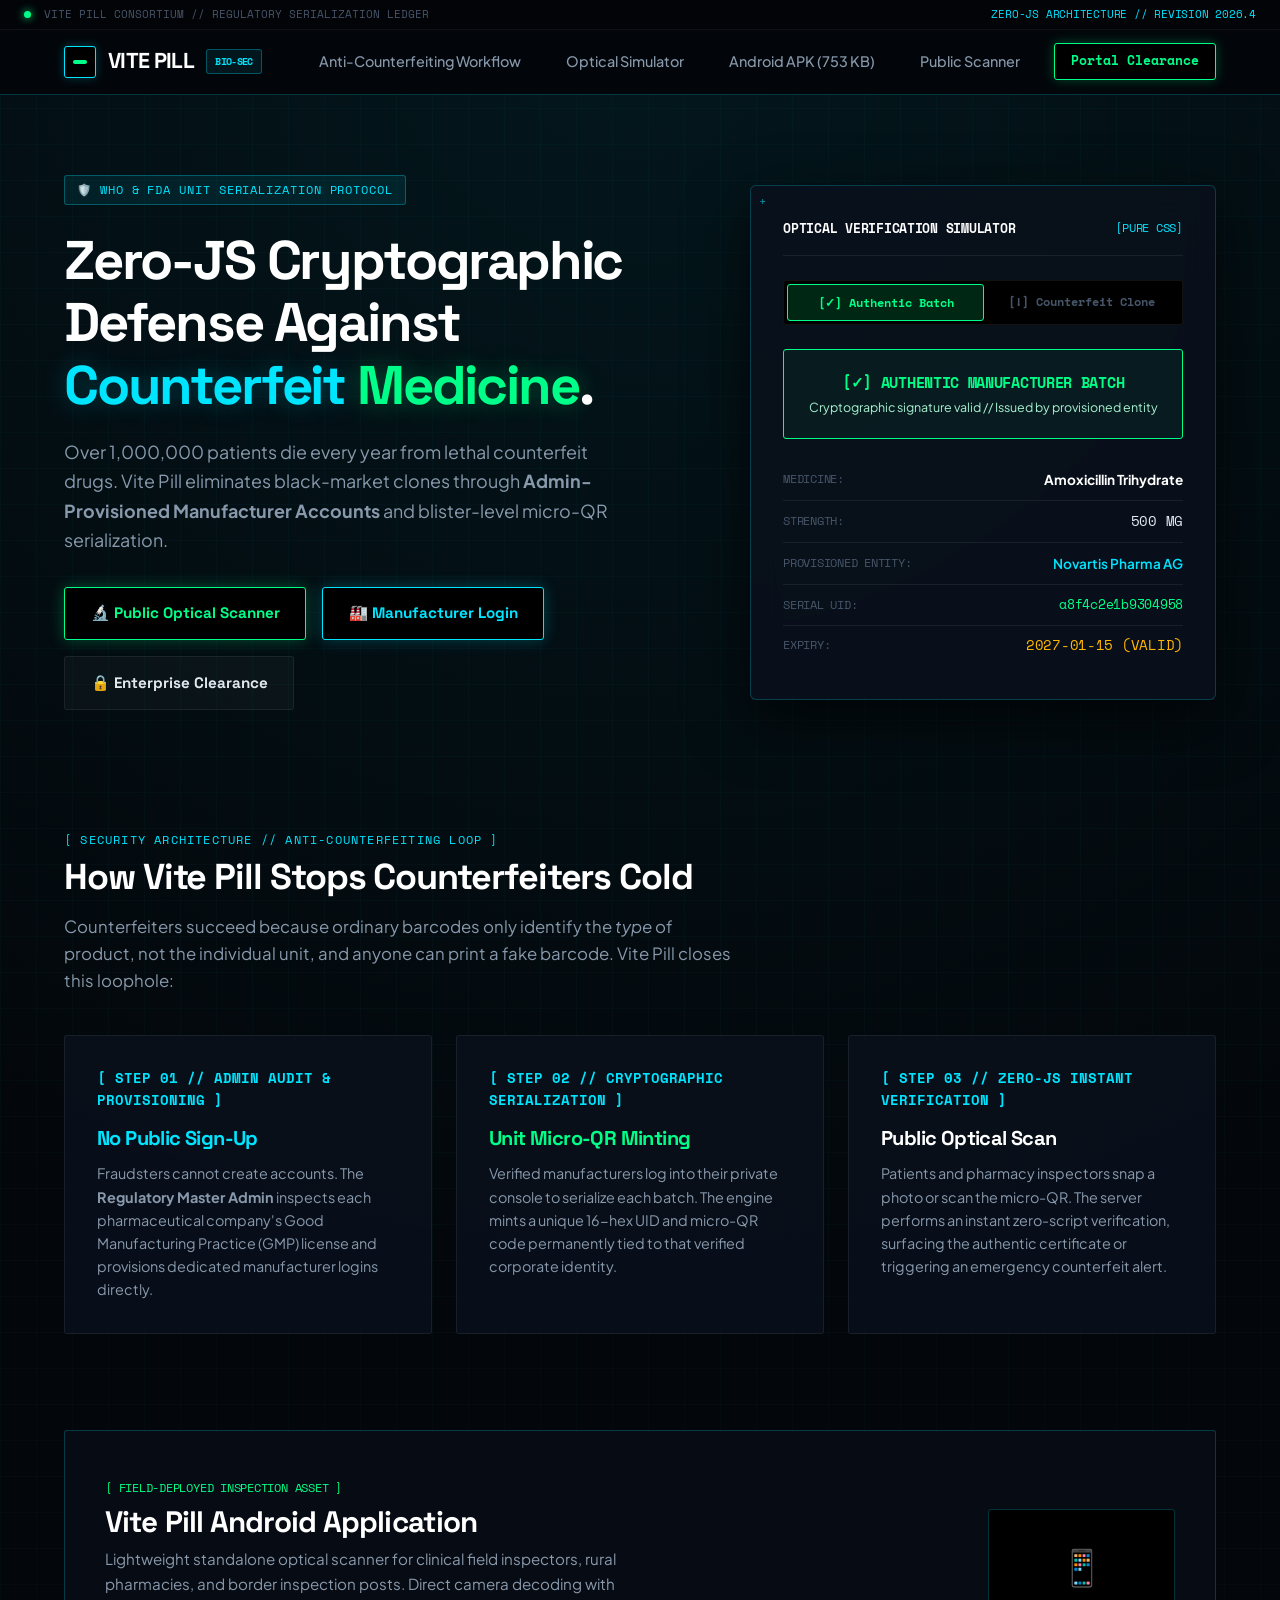
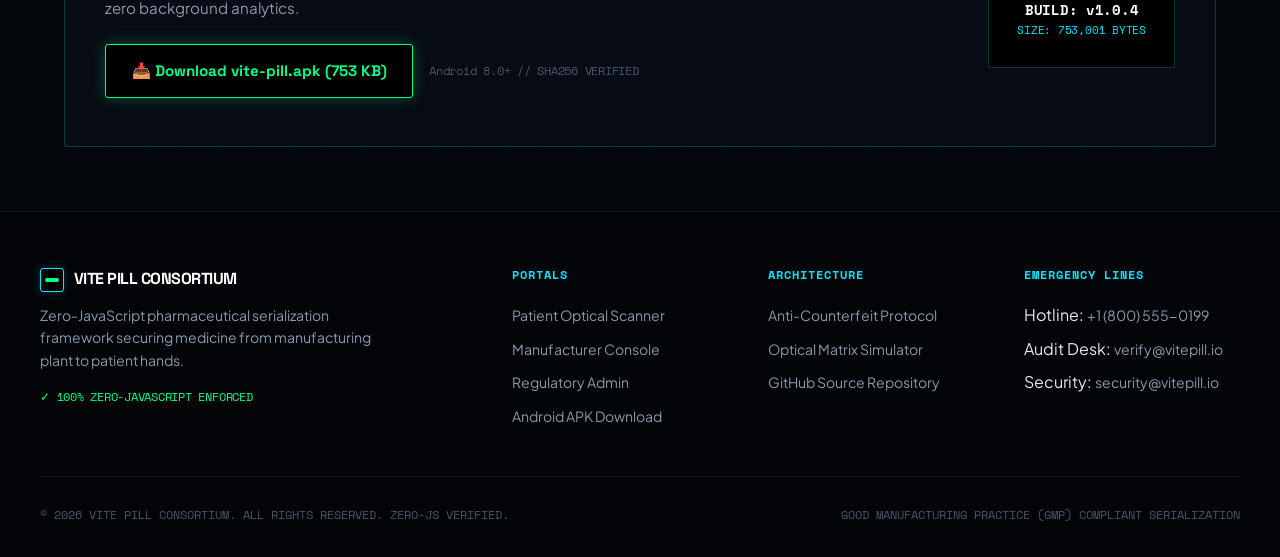
==== commit 27efbced: "feat: redesign with Swiss clinical cyber-precision, admin-only manufacturer provisioning, and privat" ====
--- a/index.html
+++ b/index.html
@@ -3,53 +3,56 @@
 <head>
     <meta charset="UTF-8">
     <meta name="viewport" content="width=device-width, initial-scale=1.0">
-    <title>Vite Pill — Zero-JS Pharmaceutical Anti-Counterfeit Verification & Safety System</title>
-    <meta name="description" content="Vite Pill provides cryptographic unit-level serialization and micro-QR verification to eliminate counterfeit medications across the global pharmaceutical supply chain. 100% Zero-JavaScript.">
-    <meta name="keywords" content="Vite Pill, anti-counterfeit medicine, drug verification, pharmaceutical security, micro-QR serialization, zero javascript, zero-js">
-    <meta name="author" content="Vite Pill Team">
-    <meta property="og:title" content="Vite Pill — Zero-JS Pharmaceutical Anti-Counterfeit Verification System">
-    <meta property="og:description" content="Eliminate counterfeit medications with instant cryptographic micro-QR verification. 100% Zero JavaScript.">
+    <title>Vite Pill // Zero-JS Cryptographic Pharmaceutical Verification Protocol</title>
+    <meta name="description" content="Vite Pill seals the global pharmaceutical supply chain with unit-level micro-QR serialization and admin-provisioned manufacturer accountability. 100% Zero-JavaScript.">
+    <meta name="keywords" content="Vite Pill, anti-counterfeit medicine, pharmaceutical verification, micro-QR serialization, zero javascript, zero-js">
+    <meta name="author" content="Vite Pill Security Consortium">
+    <meta property="og:title" content="Vite Pill // Pharmaceutical Anti-Counterfeit Protocol">
+    <meta property="og:description" content="Unit-level cryptographic drug serialization eliminating counterfeit medications. 100% Zero-JavaScript.">
     <meta property="og:type" content="website">
 
-    <!-- Embedded High-Definition Favicon -->
-    <link rel="icon" type="image/svg+xml" href="data:image/svg+xml,%3Csvg xmlns='http://www.w3.org/2000/svg' viewBox='0 0 200 200'%3E%3Crect width='200' height='200' rx='40' fill='%230f172a'/%3E%3Cpath d='M 50 80 L 50 50 L 80 50' fill='none' stroke='%2306b6d4' stroke-width='10' stroke-linecap='round'/%3E%3Cpath d='M 150 80 L 150 50 L 120 50' fill='none' stroke='%2306b6d4' stroke-width='10' stroke-linecap='round'/%3E%3Cpath d='M 50 120 L 50 150 L 80 150' fill='none' stroke='%2306b6d4' stroke-width='10' stroke-linecap='round'/%3E%3Cpath d='M 150 120 L 150 150 L 120 150' fill='none' stroke='%2306b6d4' stroke-width='10' stroke-linecap='round'/%3E%3Cg transform='rotate(-45 100 100)'%3E%3Crect x='50' y='75' width='100' height='50' rx='25' fill='%233b82f6' /%3E%3Crect x='100' y='75' width='50' height='50' rx='25' fill='%2310b981' /%3E%3Cline x1='100' y1='75' x2='100' y2='125' stroke='%23ffffff' stroke-width='6' /%3E%3C/g%3E%3C/svg%3E">
-
-    <!-- Google Fonts -->
+    <!-- High-Definition Medical Security Favicon -->
+    <link rel="icon" type="image/svg+xml" href="data:image/svg+xml,%3Csvg xmlns='http://www.w3.org/2000/svg' viewBox='0 0 200 200'%3E%3Crect width='200' height='200' rx='20' fill='%2303060a'/%3E%3Cpath d='M 40 70 L 40 40 L 70 40' fill='none' stroke='%2300e5ff' stroke-width='10' stroke-linecap='round'/%3E%3Cpath d='M 160 70 L 160 40 L 130 40' fill='none' stroke='%2300e5ff' stroke-width='10' stroke-linecap='round'/%3E%3Cpath d='M 40 130 L 40 160 L 70 160' fill='none' stroke='%2300e5ff' stroke-width='10' stroke-linecap='round'/%3E%3Cpath d='M 160 130 L 160 160 L 130 160' fill='none' stroke='%2300e5ff' stroke-width='10' stroke-linecap='round'/%3E%3Crect x='60' y='85' width='80' height='30' rx='15' fill='%2300ff88' /%3E%3Cline x1='100' y1='85' x2='100' y2='115' stroke='%2303060a' stroke-width='4' /%3E%3C/svg%3E">
+
+    <!-- Google Fonts: Space Grotesk, Plus Jakarta Sans, Space Mono -->
     <link rel="preconnect" href="https://fonts.googleapis.com">
     <link rel="preconnect" href="https://fonts.gstatic.com" crossorigin>
-    <link href="https://fonts.googleapis.com/css2?family=Outfit:wght@400;500;600;700;800;900&family=Inter:wght@300;400;500;600;700&family=JetBrains+Mono:wght@400;500;600&display=swap" rel="stylesheet">
+    <link href="https://fonts.googleapis.com/css2?family=Space+Grotesk:wght@400;500;600;700;800&family=Plus+Jakarta+Sans:wght@300;400;500;600;700&family=Space+Mono:ital,wght@0,400;0,700;1,400&display=swap" rel="stylesheet">
 
     <style>
         /* ==========================================================================
-           Vite Pill Landing Page Stylesheet (100% Pure CSS - 0% JavaScript)
+           VITE PILL LANDING SYSTEM — 100% PURE CSS (ZERO JAVASCRIPT)
+           Aesthetic: Swiss Clinical Cyber-Precision
            ========================================================================== */
         :root {
-            --bg-dark: #070a12;
-            --bg-card: rgba(15, 23, 42, 0.7);
-            --bg-card-solid: #0f172a;
-            --bg-input: #1e293b;
-            --border-card: rgba(99, 102, 241, 0.22);
-            --border-faint: rgba(255, 255, 255, 0.08);
-
-            --accent-cyan: #06b6d4;
-            --accent-cyan-glow: rgba(6, 182, 212, 0.3);
-            --accent-indigo: #6366f1;
-            --accent-emerald: #10b981;
-            --accent-rose: #f43f5e;
-            --accent-amber: #f59e0b;
-
-            --text-main: #f8fafc;
-            --text-muted: #94a3b8;
-            --text-faint: #64748b;
-
-            --font-heading: 'Outfit', sans-serif;
-            --font-body: 'Inter', sans-serif;
-            --font-mono: 'JetBrains Mono', monospace;
-
-            --radius-sm: 8px;
-            --radius-md: 14px;
-            --radius-lg: 24px;
-            --radius-full: 9999px;
+            --bg-deep: #03060a;
+            --bg-surface: #070b13;
+            --bg-panel: rgba(10, 16, 28, 0.88);
+            --bg-input: #0b1220;
+
+            --border-tech: rgba(0, 229, 255, 0.22);
+            --border-subtle: rgba(255, 255, 255, 0.07);
+
+            --phosphor-green: #00ff88;
+            --phosphor-glow: rgba(0, 255, 136, 0.28);
+            --cyber-cyan: #00e5ff;
+            --cyber-glow: rgba(0, 229, 255, 0.25);
+            --alert-crimson: #ff1744;
+            --alert-glow: rgba(255, 23, 68, 0.25);
+            --warning-amber: #ffb700;
+
+            --text-pure: #ffffff;
+            --text-primary: #e2e8f0;
+            --text-muted: #8899ac;
+            --text-dim: #475569;
+
+            --font-display: 'Space Grotesk', sans-serif;
+            --font-body: 'Plus Jakarta Sans', sans-serif;
+            --font-mono: 'Space Mono', monospace;
+
+            --radius-xs: 3px;
+            --radius-sm: 6px;
+            --radius-md: 12px;
         }
 
         *, *::before, *::after {
@@ -67,26 +70,26 @@
 
         body {
             font-family: var(--font-body);
-            background-color: var(--bg-dark);
+            background-color: var(--bg-deep);
             background-image: 
-                radial-gradient(circle at 10% 15%, rgba(99, 102, 241, 0.15) 0%, transparent 40%),
-                radial-gradient(circle at 90% 40%, rgba(6, 182, 212, 0.12) 0%, transparent 45%),
-                radial-gradient(circle at 50% 90%, rgba(16, 185, 129, 0.08) 0%, transparent 50%);
-            color: var(--text-main);
+                linear-gradient(rgba(0, 229, 255, 0.025) 1px, transparent 1px),
+                linear-gradient(90deg, rgba(0, 229, 255, 0.025) 1px, transparent 1px),
+                radial-gradient(circle at 50% 0%, rgba(0, 229, 255, 0.08) 0%, transparent 60%);
+            background-size: 36px 36px, 36px 36px, 100% 100%;
+            color: var(--text-primary);
             line-height: 1.6;
             overflow-x: hidden;
-            max-width: 100%;
             display: flex;
             flex-direction: column;
             min-height: 100vh;
         }
 
-        /* Typography */
         h1, h2, h3, h4, h5 {
-            font-family: var(--font-heading);
-            color: var(--text-main);
-            letter-spacing: -0.02em;
-            line-height: 1.2;
+            font-family: var(--font-display);
+            color: var(--text-pure);
+            letter-spacing: -0.03em;
+            line-height: 1.15;
+            font-weight: 700;
         }
 
         p {
@@ -94,33 +97,61 @@
         }
 
         a {
-            color: var(--accent-cyan);
+            color: var(--cyber-cyan);
             text-decoration: none;
-            transition: all 0.2s ease;
+            transition: all 0.15s ease;
         }
 
         a:hover {
-            color: #38bdf8;
+            color: #80f0ff;
+        }
+
+        .mono {
+            font-family: var(--font-mono);
+            letter-spacing: -0.02em;
         }
 
         /* --------------------------------------------------------------------------
-           Navigation Header with Pure CSS Mobile Menu (Zero JS)
+           Header & Status Telemetry Bar
            -------------------------------------------------------------------------- */
+        .header-top {
+            border-bottom: 1px solid rgba(255, 255, 255, 0.05);
+            padding: 0.35rem 1.5rem;
+            font-family: var(--font-mono);
+            font-size: 0.68rem;
+            display: flex;
+            justify-content: space-between;
+            align-items: center;
+            color: var(--text-dim);
+            background: #020407;
+            text-transform: uppercase;
+        }
+
+        .status-pip {
+            display: inline-block;
+            width: 7px;
+            height: 7px;
+            border-radius: 50%;
+            background: var(--phosphor-green);
+            box-shadow: 0 0 8px var(--phosphor-green);
+            margin-right: 6px;
+        }
+
         .navbar {
             position: sticky;
             top: 0;
             z-index: 1000;
-            backdrop-filter: blur(16px);
-            -webkit-backdrop-filter: blur(16px);
-            background: rgba(7, 10, 18, 0.85);
-            border-bottom: 1px solid var(--border-faint);
+            backdrop-filter: blur(14px);
+            -webkit-backdrop-filter: blur(14px);
+            background: rgba(3, 6, 10, 0.92);
+            border-bottom: 1px solid var(--border-tech);
             width: 100%;
         }
 
         .nav-container {
-            max-width: 1140px;
+            max-width: 1200px;
             margin: 0 auto;
-            padding: 1rem 1.5rem;
+            padding: 0.85rem 1.5rem;
             display: flex;
             align-items: center;
             justify-content: space-between;
@@ -130,36 +161,47 @@
             display: flex;
             align-items: center;
             gap: 0.75rem;
-            color: var(--text-main);
-            font-family: var(--font-heading);
+            color: var(--text-pure);
+            font-family: var(--font-display);
             font-size: 1.35rem;
             font-weight: 800;
-        }
-
-        .brand-icon {
-            width: 36px;
-            height: 36px;
-            border-radius: 10px;
-            background: linear-gradient(135deg, var(--accent-indigo) 0%, var(--accent-cyan) 100%);
+            letter-spacing: -0.03em;
+        }
+
+        .brand-glyph {
+            width: 32px;
+            height: 32px;
+            background: #000;
+            border: 1px solid var(--cyber-cyan);
+            border-radius: var(--radius-xs);
             display: flex;
             align-items: center;
             justify-content: center;
-            box-shadow: 0 4px 12px var(--accent-cyan-glow);
-        }
-
-        .brand-tag {
-            font-size: 0.68rem;
-            padding: 0.2rem 0.55rem;
-            border-radius: var(--radius-full);
-            background: rgba(16, 185, 129, 0.15);
-            color: var(--accent-emerald);
-            border: 1px solid rgba(16, 185, 129, 0.3);
+            position: relative;
+            box-shadow: 0 0 10px var(--cyber-glow);
+        }
+
+        .brand-glyph::after {
+            content: '';
+            width: 14px;
+            height: 4px;
+            background: var(--phosphor-green);
+            border-radius: 2px;
+        }
+
+        .security-badge {
+            font-family: var(--font-mono);
+            font-size: 0.65rem;
+            padding: 0.2rem 0.5rem;
+            background: rgba(0, 229, 255, 0.08);
+            border: 1px solid rgba(0, 229, 255, 0.3);
+            color: var(--cyber-cyan);
+            border-radius: var(--radius-xs);
             font-weight: 700;
-            letter-spacing: 0.05em;
             text-transform: uppercase;
         }
 
-        /* Pure CSS Checkbox Hack for Mobile Navigation */
+        /* Pure CSS Mobile Navigation */
         .mobile-nav-toggle {
             display: none;
         }
@@ -167,102 +209,103 @@
         .mobile-toggle-btn {
             display: none;
             cursor: pointer;
-            padding: 0.5rem;
-            background: var(--bg-card-solid);
-            border: 1px solid var(--border-faint);
-            border-radius: var(--radius-sm);
-        }
-
-        .hamburger-bar {
-            display: block;
-            width: 22px;
-            height: 2px;
-            background: var(--text-main);
-            margin: 5px 0;
-            transition: transform 0.2s, opacity 0.2s;
+            padding: 0.45rem 0.75rem;
+            background: var(--bg-surface);
+            border: 1px solid var(--border-tech);
+            border-radius: var(--radius-xs);
+            font-family: var(--font-mono);
+            font-size: 0.75rem;
+            color: var(--cyber-cyan);
         }
 
         .nav-menu {
             display: flex;
             align-items: center;
-            gap: 1.75rem;
+            gap: 1.5rem;
             list-style: none;
         }
 
         .nav-menu a {
             color: var(--text-muted);
-            font-size: 0.95rem;
+            font-size: 0.9rem;
             font-weight: 500;
-            padding: 0.4rem 0.6rem;
-            border-radius: var(--radius-sm);
+            padding: 0.35rem 0.65rem;
+            border-radius: var(--radius-xs);
         }
 
         .nav-menu a:hover {
-            color: var(--text-main);
-            background: rgba(255, 255, 255, 0.04);
+            color: var(--text-pure);
         }
 
         .btn-nav-cta {
-            background: linear-gradient(135deg, var(--accent-indigo) 0%, var(--accent-cyan) 100%);
-            color: #ffffff !important;
-            font-weight: 600 !important;
-            padding: 0.55rem 1.25rem !important;
-            border-radius: var(--radius-sm);
-            box-shadow: 0 4px 15px rgba(99, 102, 241, 0.35);
+            background: #000 !important;
+            color: var(--phosphor-green) !important;
+            border: 1px solid var(--phosphor-green) !important;
+            font-family: var(--font-mono) !important;
+            font-size: 0.8rem !important;
+            font-weight: 700 !important;
+            padding: 0.45rem 1rem !important;
+            box-shadow: 0 0 12px var(--phosphor-glow);
+        }
+
+        .btn-nav-cta:hover {
+            background: var(--phosphor-green) !important;
+            color: #000 !important;
         }
 
         /* --------------------------------------------------------------------------
-           Hero Section
+           Hero Section (Clinical Telemetry Layout)
            -------------------------------------------------------------------------- */
         .hero-section {
-            max-width: 1140px;
+            max-width: 1200px;
             margin: 0 auto;
-            padding: 4.5rem 1.5rem 3rem;
+            padding: 5rem 1.5rem 3.5rem;
             display: grid;
-            grid-template-columns: 1.2fr 0.8fr;
-            gap: 3rem;
+            grid-template-columns: 1.15fr 0.85fr;
+            gap: 3.5rem;
             align-items: center;
             width: 100%;
         }
 
-        .hero-content {
-            text-align: left;
-        }
-
-        .pill-badge {
+        .hero-tag {
             display: inline-flex;
             align-items: center;
             gap: 0.5rem;
-            padding: 0.4rem 1rem;
-            background: rgba(6, 182, 212, 0.1);
-            border: 1px solid rgba(6, 182, 212, 0.3);
-            border-radius: var(--radius-full);
-            color: var(--accent-cyan);
-            font-size: 0.85rem;
-            font-weight: 600;
+            padding: 0.3rem 0.75rem;
+            background: rgba(0, 229, 255, 0.08);
+            border: 1px solid rgba(0, 229, 255, 0.3);
+            border-radius: var(--radius-xs);
+            color: var(--cyber-cyan);
+            font-family: var(--font-mono);
+            font-size: 0.72rem;
+            text-transform: uppercase;
+            letter-spacing: 0.08em;
             margin-bottom: 1.5rem;
         }
 
         .hero-title {
-            font-size: 3.25rem;
-            font-weight: 900;
+            font-size: 3.4rem;
+            font-weight: 800;
+            letter-spacing: -0.04em;
             margin-bottom: 1.25rem;
-            line-height: 1.15;
-            background: linear-gradient(135deg, #ffffff 30%, #94a3b8 100%);
-            -webkit-background-clip: text;
-            -webkit-text-fill-color: transparent;
-        }
-
-        .hero-title span {
-            background: linear-gradient(135deg, var(--accent-cyan) 0%, var(--accent-emerald) 100%);
-            -webkit-background-clip: text;
-            -webkit-text-fill-color: transparent;
+            color: #ffffff;
+        }
+
+        .hero-title span.accent-cyan {
+            color: var(--cyber-cyan);
+            text-shadow: 0 0 25px var(--cyber-glow);
+        }
+
+        .hero-title span.accent-green {
+            color: var(--phosphor-green);
+            text-shadow: 0 0 25px var(--phosphor-glow);
         }
 
         .hero-desc {
-            font-size: 1.15rem;
-            line-height: 1.7;
-            margin-bottom: 2.25rem;
+            font-size: 1.12rem;
+            line-height: 1.65;
+            color: var(--text-muted);
+            margin-bottom: 2rem;
             max-width: 580px;
         }
 
@@ -272,297 +315,233 @@
             flex-wrap: wrap;
         }
 
-        /* Buttons */
         .btn {
             display: inline-flex;
             align-items: center;
             justify-content: center;
-            gap: 0.6rem;
-            padding: 0.95rem 1.75rem;
-            font-size: 1.05rem;
+            gap: 0.55rem;
+            padding: 0.85rem 1.6rem;
+            font-size: 0.95rem;
             font-weight: 700;
-            font-family: var(--font-body);
-            border-radius: var(--radius-md);
+            font-family: var(--font-display);
+            border-radius: var(--radius-xs);
             border: 1px solid transparent;
             cursor: pointer;
             text-decoration: none;
-            transition: all 0.25s ease;
-        }
-
-        .btn:active {
-            transform: scale(0.98);
-        }
-
-        .btn-apk {
-            background: linear-gradient(135deg, var(--accent-emerald) 0%, #059669 100%);
-            color: #ffffff;
-            box-shadow: 0 4px 20px rgba(16, 185, 129, 0.35);
-        }
-
-        .btn-apk:hover {
-            background: linear-gradient(135deg, #059669 0%, #047857 100%);
-            transform: translateY(-2px);
-            box-shadow: 0 8px 25px rgba(16, 185, 129, 0.5);
-            color: #ffffff;
-        }
-
-        .btn-portal {
-            background: linear-gradient(135deg, var(--accent-indigo) 0%, #4338ca 100%);
-            color: #ffffff;
-            box-shadow: 0 4px 20px rgba(99, 102, 241, 0.35);
-        }
-
-        .btn-portal:hover {
-            background: linear-gradient(135deg, #4f46e5 0%, #3730a3 100%);
-            transform: translateY(-2px);
-            box-shadow: 0 8px 25px rgba(99, 102, 241, 0.5);
-            color: #ffffff;
-        }
-
-        .btn-admin {
-            background: rgba(245, 158, 11, 0.12);
-            color: #fcd34d;
-            border: 1px solid rgba(245, 158, 11, 0.3);
-        }
-
-        .btn-admin:hover {
-            background: rgba(245, 158, 11, 0.2);
-            color: #fef08a;
-            border-color: rgba(245, 158, 11, 0.5);
+            transition: all 0.15s ease;
+        }
+
+        .btn-phosphor {
+            background: #000;
+            color: var(--phosphor-green);
+            border: 1px solid var(--phosphor-green);
+            box-shadow: 0 0 15px var(--phosphor-glow);
+        }
+
+        .btn-phosphor:hover {
+            background: var(--phosphor-green);
+            color: #000;
+            transform: translateY(-1px);
+        }
+
+        .btn-cyber {
+            background: #000;
+            color: var(--cyber-cyan);
+            border: 1px solid var(--cyber-cyan);
+            box-shadow: 0 0 15px var(--cyber-glow);
+        }
+
+        .btn-cyber:hover {
+            background: var(--cyber-cyan);
+            color: #000;
+            transform: translateY(-1px);
+        }
+
+        .btn-subtle {
+            background: rgba(255, 255, 255, 0.03);
+            color: var(--text-primary);
+            border: 1px solid var(--border-subtle);
+        }
+
+        .btn-subtle:hover {
+            background: rgba(255, 255, 255, 0.08);
+            border-color: rgba(255, 255, 255, 0.2);
         }
 
         /* --------------------------------------------------------------------------
-           Interactive CSS Pill Verification Simulator (Zero JS)
+           Interactive Pure CSS Optical Verification Simulator (Zero JS)
            -------------------------------------------------------------------------- */
-        .simulator-card {
-            background: var(--bg-card);
+        .simulator-panel {
+            background: var(--bg-panel);
             backdrop-filter: blur(16px);
             -webkit-backdrop-filter: blur(16px);
-            border: 1px solid var(--border-card);
-            border-radius: var(--radius-lg);
+            border: 1px solid var(--border-tech);
+            border-radius: var(--radius-sm);
             padding: 2rem;
-            box-shadow: 0 10px 40px rgba(0,0,0,0.4);
             position: relative;
+            box-shadow: 0 20px 60px rgba(0,0,0,0.7);
+        }
+
+        .simulator-panel::before {
+            content: '+';
+            position: absolute;
+            top: 6px;
+            left: 8px;
+            font-family: var(--font-mono);
+            font-size: 0.75rem;
+            color: var(--cyber-cyan);
+            opacity: 0.6;
         }
 
         .simulator-header {
             display: flex;
             align-items: center;
             justify-content: space-between;
+            border-bottom: 1px solid var(--border-subtle);
+            padding-bottom: 1rem;
             margin-bottom: 1.5rem;
-            border-bottom: 1px solid var(--border-faint);
-            padding-bottom: 1rem;
-        }
-
-        .sim-title {
-            font-size: 1.1rem;
-            font-weight: 700;
-        }
-
-        /* Pure CSS Tab Controller */
+        }
+
         .sim-tab-radio {
             display: none;
         }
 
-        .sim-tab-labels {
-            display: flex;
-            background: var(--bg-card-solid);
-            border-radius: var(--radius-sm);
+        .sim-tab-controller {
+            display: flex;
+            background: #000;
+            border: 1px solid var(--border-subtle);
+            border-radius: var(--radius-xs);
             padding: 3px;
             margin-bottom: 1.5rem;
-            border: 1px solid var(--border-faint);
-        }
-
-        .sim-tab-labels label {
+        }
+
+        .sim-tab-controller label {
             flex: 1;
             padding: 0.5rem 0.75rem;
             text-align: center;
-            font-size: 0.85rem;
-            font-weight: 600;
-            border-radius: 6px;
+            font-family: var(--font-mono);
+            font-size: 0.75rem;
+            font-weight: 700;
             cursor: pointer;
-            transition: all 0.2s ease;
-            color: var(--text-muted);
-        }
-
-        /* Tab Switch Behavior in Pure CSS */
-        #tab-authentic:checked ~ .sim-tab-labels label[for="tab-authentic"] {
-            background: rgba(16, 185, 129, 0.2);
-            color: var(--accent-emerald);
-            border: 1px solid var(--accent-emerald);
-        }
-
-        #tab-counterfeit:checked ~ .sim-tab-labels label[for="tab-counterfeit"] {
-            background: rgba(244, 63, 94, 0.2);
-            color: var(--accent-rose);
-            border: 1px solid var(--accent-rose);
-        }
-
-        .sim-panel-authentic,
-        .sim-panel-counterfeit {
+            border-radius: var(--radius-xs);
+            color: var(--text-dim);
+            transition: all 0.15s ease;
+        }
+
+        #tab-authentic:checked ~ .sim-tab-controller label[for="tab-authentic"] {
+            background: rgba(0, 255, 136, 0.15);
+            color: var(--phosphor-green);
+            border: 1px solid var(--phosphor-green);
+        }
+
+        #tab-counterfeit:checked ~ .sim-tab-controller label[for="tab-counterfeit"] {
+            background: rgba(255, 23, 68, 0.15);
+            color: var(--alert-crimson);
+            border: 1px solid var(--alert-crimson);
+        }
+
+        .sim-card-authentic,
+        .sim-card-counterfeit {
             display: none;
         }
 
-        #tab-authentic:checked ~ .sim-panel-authentic {
+        #tab-authentic:checked ~ .sim-card-authentic {
             display: block;
         }
 
-        #tab-counterfeit:checked ~ .sim-panel-counterfeit {
+        #tab-counterfeit:checked ~ .sim-card-counterfeit {
             display: block;
         }
 
-        .status-box {
-            padding: 1.25rem;
-            border-radius: var(--radius-md);
-            margin-bottom: 1.25rem;
-            text-align: center;
-        }
-
-        .status-box.ok {
-            background: rgba(16, 185, 129, 0.1);
-            border: 1px solid rgba(16, 185, 129, 0.3);
-        }
-
-        .status-box.fake {
-            background: rgba(244, 63, 94, 0.1);
-            border: 1px solid rgba(244, 63, 94, 0.3);
-        }
-
-        .sim-data-row {
+        .spec-item {
             display: flex;
             justify-content: space-between;
             padding: 0.6rem 0;
-            border-bottom: 1px solid var(--border-faint);
-            font-size: 0.88rem;
-        }
-
-        .sim-data-row:last-child {
+            border-bottom: 1px solid var(--border-subtle);
+            font-size: 0.85rem;
+        }
+
+        .spec-item:last-child {
             border-bottom: none;
         }
 
-        .sim-data-label {
-            color: var(--text-muted);
-        }
-
-        .sim-data-val {
-            font-weight: 600;
-            color: var(--text-main);
-        }
-
-        .sim-data-val.mono {
-            font-family: var(--font-mono);
-            color: var(--accent-cyan);
-            font-size: 0.82rem;
-        }
-
         /* --------------------------------------------------------------------------
-           The Problem & Architecture Grid
+           Admin Provisioning Workflow Spotlight
            -------------------------------------------------------------------------- */
-        .features-section {
-            max-width: 1140px;
+        .workflow-section {
+            max-width: 1200px;
             margin: 0 auto;
             padding: 4rem 1.5rem;
             width: 100%;
         }
 
-        .section-header {
-            text-align: center;
-            max-width: 650px;
-            margin: 0 auto 3.5rem;
-        }
-
-        .section-tag {
-            color: var(--accent-cyan);
+        .section-label {
+            font-family: var(--font-mono);
+            font-size: 0.75rem;
+            text-transform: uppercase;
+            color: var(--cyber-cyan);
+            letter-spacing: 0.1em;
+            margin-bottom: 0.5rem;
+        }
+
+        .section-title {
+            font-size: 2.25rem;
+            margin-bottom: 1rem;
+        }
+
+        .workflow-grid {
+            display: grid;
+            grid-template-columns: repeat(auto-fit, minmax(320px, 1fr));
+            gap: 1.5rem;
+            margin-top: 2.5rem;
+        }
+
+        .workflow-card {
+            background: var(--bg-panel);
+            border: 1px solid var(--border-subtle);
+            border-radius: var(--radius-xs);
+            padding: 2rem;
+            position: relative;
+            transition: border-color 0.2s;
+        }
+
+        .workflow-card:hover {
+            border-color: var(--border-tech);
+        }
+
+        .card-number {
+            font-family: var(--font-mono);
             font-size: 0.85rem;
             font-weight: 700;
-            text-transform: uppercase;
-            letter-spacing: 0.08em;
-            margin-bottom: 0.5rem;
-        }
-
-        .section-title {
-            font-size: 2.4rem;
+            color: var(--cyber-cyan);
             margin-bottom: 1rem;
-        }
-
-        .features-grid {
-            display: grid;
-            grid-template-columns: repeat(auto-fit, minmax(320px, 1fr));
-            gap: 1.75rem;
-        }
-
-        .feature-card {
-            background: var(--bg-card);
-            border: 1px solid var(--border-card);
-            border-radius: var(--radius-md);
-            padding: 2rem;
-            transition: transform 0.25s, border-color 0.25s;
-        }
-
-        .feature-card:hover {
-            transform: translateY(-4px);
-            border-color: rgba(99, 102, 241, 0.4);
-        }
-
-        .feature-icon {
-            font-size: 2.2rem;
-            margin-bottom: 1.25rem;
-            display: inline-flex;
-            align-items: center;
-            justify-content: center;
-            width: 56px;
-            height: 56px;
-            border-radius: var(--radius-sm);
-            background: rgba(99, 102, 241, 0.12);
-        }
-
-        .feature-title {
-            font-size: 1.25rem;
-            margin-bottom: 0.75rem;
+            display: block;
         }
 
         /* --------------------------------------------------------------------------
-           Mobile App Download Banner (APK direct link)
+           Mobile App Download Banner (753 KB APK)
            -------------------------------------------------------------------------- */
-        .download-banner {
-            max-width: 1140px;
+        .apk-banner {
+            max-width: 1200px;
             margin: 2rem auto 4rem;
             padding: 0 1.5rem;
             width: 100%;
         }
 
-        .banner-inner {
-            background: linear-gradient(135deg, rgba(15, 23, 42, 0.9) 0%, rgba(30, 41, 59, 0.85) 100%);
-            border: 1px solid rgba(16, 185, 129, 0.35);
-            border-radius: var(--radius-lg);
+        .apk-inner {
+            background: var(--bg-surface);
+            border: 1px solid var(--border-tech);
+            border-radius: var(--radius-xs);
             padding: 3rem 2.5rem;
             display: flex;
-            align-items: center;
             justify-content: space-between;
+            align-items: center;
             gap: 2rem;
-            box-shadow: 0 10px 40px rgba(0,0,0,0.5);
             flex-wrap: wrap;
         }
 
-        .banner-content {
-            flex: 1;
-            min-width: 280px;
-        }
-
-        .banner-title {
-            font-size: 2rem;
-            margin-bottom: 0.75rem;
-            color: #ffffff;
-        }
-
-        .banner-desc {
-            font-size: 1.05rem;
-            max-width: 540px;
-            margin-bottom: 1.5rem;
-        }
-
         /* --------------------------------------------------------------------------
-           Pure CSS Modal for Admin Quick Access (Using :target, Zero JS)
+           Pure CSS Modal for Enterprise Portal Access (Zero JS)
            -------------------------------------------------------------------------- */
         .css-modal {
             position: fixed;
@@ -570,9 +549,9 @@
             left: 0;
             width: 100%;
             height: 100%;
-            background: rgba(7, 10, 18, 0.85);
-            backdrop-filter: blur(8px);
-            -webkit-backdrop-filter: blur(8px);
+            background: rgba(3, 6, 10, 0.9);
+            backdrop-filter: blur(10px);
+            -webkit-backdrop-filter: blur(10px);
             display: none;
             justify-content: center;
             align-items: center;
@@ -584,50 +563,44 @@
             display: flex;
         }
 
-        .modal-box {
-            background: var(--bg-card-solid);
-            border: 1px solid var(--border-card);
-            border-radius: var(--radius-lg);
+        .modal-terminal {
+            background: var(--bg-panel);
+            border: 1px solid var(--border-tech);
+            border-radius: var(--radius-xs);
             padding: 2.5rem;
             max-width: 480px;
             width: 100%;
             position: relative;
-            box-shadow: 0 20px 50px rgba(0,0,0,0.6);
-            animation: modalFadeIn 0.25s ease-out;
-        }
-
-        @keyframes modalFadeIn {
-            from { opacity: 0; transform: translateY(-20px); }
-            to { opacity: 1; transform: translateY(0); }
+            box-shadow: 0 25px 70px rgba(0, 0, 0, 0.8);
         }
 
         .modal-close-btn {
             position: absolute;
-            top: 1.25rem;
-            right: 1.5rem;
-            font-size: 1.75rem;
+            top: 1rem;
+            right: 1.25rem;
+            font-family: var(--font-mono);
+            font-size: 1.2rem;
             color: var(--text-muted);
             text-decoration: none;
-            line-height: 1;
         }
 
         .modal-close-btn:hover {
-            color: var(--text-main);
+            color: #fff;
         }
 
         /* --------------------------------------------------------------------------
            Footer
            -------------------------------------------------------------------------- */
         .footer {
-            border-top: 1px solid var(--border-faint);
-            background: rgba(7, 10, 18, 0.95);
+            border-top: 1px solid var(--border-subtle);
+            background: #020407;
             padding: 3.5rem 1.5rem 2rem;
             margin-top: auto;
             width: 100%;
         }
 
         .footer-grid {
-            max-width: 1140px;
+            max-width: 1200px;
             margin: 0 auto;
             display: grid;
             grid-template-columns: 2fr 1fr 1fr 1fr;
@@ -636,11 +609,12 @@
         }
 
         .footer-col h5 {
-            font-size: 0.95rem;
+            font-family: var(--font-mono);
+            font-size: 0.78rem;
             text-transform: uppercase;
-            letter-spacing: 0.05em;
+            letter-spacing: 0.08em;
+            color: var(--cyber-cyan);
             margin-bottom: 1.25rem;
-            color: var(--text-main);
         }
 
         .footer-col ul {
@@ -648,40 +622,37 @@
         }
 
         .footer-col li {
-            margin-bottom: 0.65rem;
+            margin-bottom: 0.5rem;
         }
 
         .footer-col a {
             color: var(--text-muted);
-            font-size: 0.92rem;
+            font-size: 0.88rem;
         }
 
         .footer-col a:hover {
-            color: var(--accent-cyan);
+            color: var(--text-pure);
         }
 
         .footer-bottom {
-            max-width: 1140px;
+            max-width: 1200px;
             margin: 0 auto;
-            padding-top: 2rem;
-            border-top: 1px solid var(--border-faint);
+            padding-top: 1.75rem;
+            border-top: 1px solid rgba(255, 255, 255, 0.05);
             display: flex;
             justify-content: space-between;
             align-items: center;
-            font-size: 0.88rem;
-            color: var(--text-faint);
+            font-family: var(--font-mono);
+            font-size: 0.75rem;
+            color: var(--text-dim);
             flex-wrap: wrap;
             gap: 1rem;
         }
 
-        /* --------------------------------------------------------------------------
-           Responsive Adaptations
-           -------------------------------------------------------------------------- */
         @media (max-width: 900px) {
             .hero-section {
                 grid-template-columns: 1fr;
-                padding-top: 3rem;
-                gap: 2.5rem;
+                padding-top: 3.5rem;
             }
             .hero-title {
                 font-size: 2.5rem;
@@ -701,12 +672,12 @@
                 top: 100%;
                 left: 0;
                 right: 0;
-                background: var(--bg-card-solid);
+                background: var(--bg-deep);
                 flex-direction: column;
                 align-items: stretch;
                 padding: 1.5rem;
-                gap: 0.85rem;
-                border-bottom: 1px solid var(--border-faint);
+                gap: 0.75rem;
+                border-bottom: 1px solid var(--border-tech);
             }
             .mobile-nav-toggle:checked ~ .nav-menu {
                 display: flex;
@@ -717,37 +688,43 @@
             .footer-grid {
                 grid-template-columns: 1fr;
             }
-            .banner-inner {
-                padding: 2rem 1.5rem;
-            }
         }
     </style>
 </head>
 <body>
 
-    <!-- Pure CSS Navigation Bar -->
+    <!-- Header Status Ticker -->
+    <div class="header-top">
+        <div>
+            <span class="status-pip"></span>
+            <span>VITE PILL CONSORTIUM // REGULATORY SERIALIZATION LEDGER</span>
+        </div>
+        <div class="mono" style="color: var(--cyber-cyan);">
+            ZERO-JS ARCHITECTURE // REVISION 2026.4
+        </div>
+    </div>
+
+    <!-- Main Navigation Bar (Zero JS) -->
     <header class="navbar">
         <div class="nav-container">
             <a href="#" class="brand">
-                <div class="brand-icon">💊</div>
-                <span>Vite Pill</span>
-                <span class="brand-tag">Zero-JS</span>
+                <div class="brand-glyph"></div>
+                <span>VITE PILL</span>
+                <span class="security-badge">BIO-SEC</span>
             </a>
 
-            <!-- Pure CSS Toggle Mechanism -->
+            <!-- Pure CSS Toggle -->
             <input type="checkbox" id="mobile-toggle" class="mobile-nav-toggle">
-            <label for="mobile-toggle" class="mobile-toggle-btn" title="Toggle Navigation Menu">
-                <span class="hamburger-bar"></span>
-                <span class="hamburger-bar"></span>
-                <span class="hamburger-bar"></span>
+            <label for="mobile-toggle" class="mobile-toggle-btn">
+                <span>[ MENU ]</span>
             </label>
 
             <nav class="nav-menu">
-                <a href="#problem">The Threat</a>
-                <a href="#how-it-works">Technology</a>
-                <a href="#interactive-demo">Live Simulator</a>
-                <a href="vite-pill.apk" download>📱 Android APK</a>
-                <a href="#admin-portal" class="btn-nav-cta">Enterprise Access</a>
+                <a href="#workflow">Anti-Counterfeiting Workflow</a>
+                <a href="#simulator">Optical Simulator</a>
+                <a href="vite-pill.apk" download>Android APK (753 KB)</a>
+                <a href="http://127.0.0.1:5000/scan">Public Scanner</a>
+                <a href="#portal-modal" class="btn-nav-cta">Portal Clearance</a>
             </nav>
         </div>
     </header>
@@ -755,238 +732,243 @@
     <!-- Hero Section -->
     <section class="hero-section">
         <div class="hero-content">
-            <div class="pill-badge">
-                <span>🛡️ Cryptographic Drug Verification Standard</span>
+            <div class="hero-tag">
+                <span>🛡️ WHO & FDA UNIT SERIALIZATION PROTOCOL</span>
             </div>
             <h1 class="hero-title">
-                Zero-JS Defense Against <span>Counterfeit Medicine</span>.
+                Zero-JS Cryptographic Defense Against <span class="accent-cyan">Counterfeit</span> <span class="accent-green">Medicine</span>.
             </h1>
             <p class="hero-desc">
-                Over 1 million patients die every year from adulterated, fake, or substandard pharmaceuticals. 
-                Vite Pill establishes an unforgeable unit-level cryptographic verification ledger with zero client-side JavaScript.
+                Over 1,000,000 patients die every year from lethal counterfeit drugs. Vite Pill eliminates black-market clones through <b>Admin-Provisioned Manufacturer Accounts</b> and blister-level micro-QR serialization.
             </p>
             <div class="hero-actions">
-                <a href="vite-pill.apk" class="btn btn-apk" download>
-                    <span>📱 Download Android App</span>
-                    <span style="font-size: 0.8rem; opacity: 0.85; background: rgba(0,0,0,0.25); padding: 0.2rem 0.5rem; border-radius: 4px;">753 KB</span>
+                <a href="http://127.0.0.1:5000/scan" class="btn btn-phosphor">
+                    <span>🔬 Public Optical Scanner</span>
                 </a>
-                <a href="http://127.0.0.1:5000/scan" class="btn btn-portal">
-                    <span>💻 Open Web Scanner</span>
+                <a href="http://127.0.0.1:5000/login" class="btn btn-cyber">
+                    <span>🏭 Manufacturer Login</span>
                 </a>
-                <a href="#admin-portal" class="btn btn-admin">
-                    <span>🔒 Enterprise Admin</span>
+                <a href="#portal-modal" class="btn btn-subtle">
+                    <span>🔒 Enterprise Clearance</span>
                 </a>
             </div>
         </div>
 
-        <!-- Interactive Pure CSS Simulator Card (Zero JavaScript) -->
-        <div class="simulator-card" id="interactive-demo">
+        <!-- Interactive Pure CSS Simulator (Zero JS) -->
+        <div class="simulator-panel" id="simulator">
             <div class="simulator-header">
-                <div class="sim-title">🔬 Live Verification Simulator</div>
-                <span style="font-size: 0.75rem; color: var(--accent-cyan); font-weight: 700; text-transform: uppercase;">Pure CSS Mode</span>
-            </div>
-
-            <!-- Radio tab switchers (Zero JS) -->
+                <div class="mono" style="font-size: 0.82rem; font-weight: 700; color: #fff;">
+                    OPTICAL VERIFICATION SIMULATOR
+                </div>
+                <span class="mono" style="font-size: 0.72rem; color: var(--cyber-cyan);">[PURE CSS]</span>
+            </div>
+
+            <!-- Radio tab switchers in pure CSS -->
             <input type="radio" name="sim-tab" id="tab-authentic" class="sim-tab-radio" checked>
             <input type="radio" name="sim-tab" id="tab-counterfeit" class="sim-tab-radio">
 
-            <div class="sim-tab-labels">
-                <label for="tab-authentic">✓ Authentic Batch</label>
-                <label for="tab-counterfeit">⚠️ Counterfeit Clone</label>
-            </div>
-
-            <!-- Panel 1: Authentic -->
-            <div class="sim-panel-authentic">
-                <div class="status-box ok">
-                    <div style="color: var(--accent-emerald); font-weight: 800; font-size: 1.1rem; margin-bottom: 0.25rem;">
-                        ✓ CRYPTOGRAPHICALLY AUTHENTIC
+            <div class="sim-tab-controller">
+                <label for="tab-authentic">[✓] Authentic Batch</label>
+                <label for="tab-counterfeit">[!] Counterfeit Clone</label>
+            </div>
+
+            <!-- Authentic State -->
+            <div class="sim-card-authentic">
+                <div style="background: rgba(0, 255, 136, 0.05); border: 1px solid var(--phosphor-green); border-radius: var(--radius-xs); padding: 1.25rem; text-align: center; margin-bottom: 1.25rem;">
+                    <div class="mono" style="color: var(--phosphor-green); font-weight: 700; font-size: 0.95rem; margin-bottom: 0.25rem;">
+                        [✓] AUTHENTIC MANUFACTURER BATCH
                     </div>
-                    <div style="font-size: 0.82rem; color: #a7f3d0;">
-                        Origin verified against manufacturer private key ledger.
+                    <div style="font-size: 0.78rem; color: #a7f3d0;">
+                        Cryptographic signature valid // Issued by provisioned entity
                     </div>
                 </div>
 
-                <div class="sim-data-row">
-                    <span class="sim-data-label">Medication</span>
-                    <span class="sim-data-val">Amoxicillin Trihydrate</span>
-                </div>
-                <div class="sim-data-row">
-                    <span class="sim-data-label">Strength</span>
-                    <span class="sim-data-val">500 mg</span>
-                </div>
-                <div class="sim-data-row">
-                    <span class="sim-data-label">Registered By</span>
-                    <span class="sim-data-val">Novartis Pharma</span>
-                </div>
-                <div class="sim-data-row">
-                    <span class="sim-data-label">Serial UID</span>
-                    <span class="sim-data-val mono">a8f4c2e1b9304958</span>
-                </div>
-                <div class="sim-data-row">
-                    <span class="sim-data-label">Expiry Date</span>
-                    <span class="sim-data-val" style="color: var(--accent-amber);">2027-01-15 (Valid)</span>
-                </div>
-            </div>
-
-            <!-- Panel 2: Counterfeit -->
-            <div class="sim-panel-counterfeit">
-                <div class="status-box fake">
-                    <div style="color: var(--accent-rose); font-weight: 800; font-size: 1.1rem; margin-bottom: 0.25rem;">
-                        🚨 CRITICAL: COUNTERFEIT DETECTED
+                <div class="spec-item">
+                    <span class="mono" style="font-size: 0.78rem; color: var(--text-dim);">MEDICINE:</span>
+                    <span style="font-weight: 700; color: #fff;">Amoxicillin Trihydrate</span>
+                </div>
+                <div class="spec-item">
+                    <span class="mono" style="font-size: 0.78rem; color: var(--text-dim);">STRENGTH:</span>
+                    <span class="mono">500 MG</span>
+                </div>
+                <div class="spec-item">
+                    <span class="mono" style="font-size: 0.78rem; color: var(--text-dim);">PROVISIONED ENTITY:</span>
+                    <span style="color: var(--cyber-cyan); font-weight: 600;">Novartis Pharma AG</span>
+                </div>
+                <div class="spec-item">
+                    <span class="mono" style="font-size: 0.78rem; color: var(--text-dim);">SERIAL UID:</span>
+                    <span class="mono" style="color: var(--phosphor-green); font-size: 0.8rem;">a8f4c2e1b9304958</span>
+                </div>
+                <div class="spec-item">
+                    <span class="mono" style="font-size: 0.78rem; color: var(--text-dim);">EXPIRY:</span>
+                    <span class="mono" style="color: var(--warning-amber);">2027-01-15 (VALID)</span>
+                </div>
+            </div>
+
+            <!-- Counterfeit State -->
+            <div class="sim-card-counterfeit">
+                <div style="background: rgba(255, 23, 68, 0.06); border: 1px solid var(--alert-crimson); border-radius: var(--radius-xs); padding: 1.25rem; text-align: center; margin-bottom: 1.25rem;">
+                    <div class="mono" style="color: var(--alert-crimson); font-weight: 700; font-size: 0.95rem; margin-bottom: 0.25rem;">
+                        [!] CRITICAL: FAKE / UNVERIFIED DRUG
                     </div>
-                    <div style="font-size: 0.82rem; color: #fecdd3;">
-                        Serial UID does not exist in any registered pharmaceutical batch.
+                    <div style="font-size: 0.78rem; color: #ffdbe0;">
+                        No matching record under any licensed manufacturer
                     </div>
                 </div>
 
-                <div style="background: rgba(244, 63, 94, 0.1); border-radius: 8px; padding: 1rem; font-size: 0.85rem; color: #fda4af; line-height: 1.5; margin-bottom: 1rem;">
-                    <b>Action Required:</b> Do not consume this medication. Report immediately to national drug safety agency.
-                </div>
-
-                <div class="sim-data-row">
-                    <span class="sim-data-label">Report Hotline</span>
-                    <span class="sim-data-val"><a href="tel:+18005550199">+1 (800) 555-0199</a></span>
-                </div>
-                <div class="sim-data-row">
-                    <span class="sim-data-label">Email Incident</span>
-                    <span class="sim-data-val"><a href="mailto:verify@vitepill.io">verify@vitepill.io</a></span>
+                <div style="background: rgba(255, 23, 68, 0.08); border-radius: var(--radius-xs); padding: 0.85rem; font-size: 0.82rem; color: #ffdbe0; line-height: 1.5; margin-bottom: 1rem;">
+                    <b>EMERGENCY PROTOCOL:</b> Do not consume this drug. Retain package as criminal evidence and contact safety authorities immediately.
+                </div>
+
+                <div class="spec-item">
+                    <span class="mono" style="font-size: 0.78rem; color: var(--text-dim);">SAFETY HOTLINE:</span>
+                    <span><a href="tel:+18005550199">+1 (800) 555-0199</a></span>
+                </div>
+                <div class="spec-item">
+                    <span class="mono" style="font-size: 0.78rem; color: var(--text-dim);">INCIDENT DESK:</span>
+                    <span><a href="mailto:verify@vitepill.io">verify@vitepill.io</a></span>
                 </div>
             </div>
         </div>
     </section>
 
-    <!-- The Problem & Architecture Section -->
-    <section class="features-section" id="problem">
-        <div class="section-header">
-            <div class="section-tag">Global Crisis</div>
-            <h2 class="section-title">Why Legacy Drug Tracking Fails</h2>
-            <p>Traditional barcodes track bulk cartons, not individual blister packs. Counterfeiters exploit this gap by refilling discarded containers with dangerous chalk, dust, or incorrect dosages.</p>
-        </div>
-
-        <div class="features-grid">
-            <div class="feature-card">
-                <div class="feature-icon">⚡</div>
-                <h3 class="feature-title">100% Zero-JavaScript</h3>
-                <p>Zero client-side JS ensures absolute immunity from client-side script injection (XSS), battery savings, and instant 0.1s load times on any phone or hospital terminal.</p>
-            </div>
-
-            <div class="feature-card">
-                <div class="feature-icon">🛡️</div>
-                <h3 class="feature-title">Micro-QR Serialization</h3>
-                <p>Every individual blister pocket carries a unique 16-hex cryptographic identifier that cannot be forged or duplicated across batches.</p>
-            </div>
-
-            <div class="feature-card">
-                <div class="feature-icon">🛑</div>
-                <h3 class="feature-title">Duplicate Batch Blocker</h3>
-                <p>Proprietary collision detection guarantees manufacturers cannot duplicate or recycle batch metadata, shutting down black-market clone rings.</p>
+    <!-- The Anti-Counterfeiting Workflow Explained -->
+    <section class="workflow-section" id="workflow">
+        <div class="section-label">[ SECURITY ARCHITECTURE // ANTI-COUNTERFEITING LOOP ]</div>
+        <h2 class="section-title">How Vite Pill Stops Counterfeiters Cold</h2>
+        <p style="max-width: 680px; font-size: 1.05rem;">
+            Counterfeiters succeed because ordinary barcodes only identify the <i>type</i> of product, not the individual unit, and anyone can print a fake barcode. Vite Pill closes this loophole:
+        </p>
+
+        <div class="workflow-grid">
+            <div class="workflow-card">
+                <span class="card-number">[ STEP 01 // ADMIN AUDIT & PROVISIONING ]</span>
+                <h3 style="font-size: 1.25rem; margin-bottom: 0.75rem; color: var(--cyber-cyan);">No Public Sign-Up</h3>
+                <p style="font-size: 0.9rem; line-height: 1.6;">
+                    Fraudsters cannot create accounts. The <b>Regulatory Master Admin</b> inspects each pharmaceutical company's Good Manufacturing Practice (GMP) license and provisions dedicated manufacturer logins directly.
+                </p>
+            </div>
+
+            <div class="workflow-card">
+                <span class="card-number">[ STEP 02 // CRYPTOGRAPHIC SERIALIZATION ]</span>
+                <h3 style="font-size: 1.25rem; margin-bottom: 0.75rem; color: var(--phosphor-green);">Unit Micro-QR Minting</h3>
+                <p style="font-size: 0.9rem; line-height: 1.6;">
+                    Verified manufacturers log into their private console to serialize each batch. The engine mints a unique 16-hex UID and micro-QR code permanently tied to that verified corporate identity.
+                </p>
+            </div>
+
+            <div class="workflow-card">
+                <span class="card-number">[ STEP 03 // ZERO-JS INSTANT VERIFICATION ]</span>
+                <h3 style="font-size: 1.25rem; margin-bottom: 0.75rem; color: #fff;">Public Optical Scan</h3>
+                <p style="font-size: 0.9rem; line-height: 1.6;">
+                    Patients and pharmacy inspectors snap a photo or scan the micro-QR. The server performs an instant zero-script verification, surfacing the authentic certificate or triggering an emergency counterfeit alert.
+                </p>
             </div>
         </div>
     </section>
 
-    <!-- APK Mobile App Download Banner -->
-    <section class="download-banner" id="mobile-app">
-        <div class="banner-inner">
-            <div class="banner-content">
-                <div style="display: inline-block; padding: 0.25rem 0.65rem; border-radius: 9999px; background: rgba(16, 185, 129, 0.2); color: var(--accent-emerald); font-size: 0.8rem; font-weight: 700; margin-bottom: 0.75rem;">
-                    FIELD-READY INSPECTION TOOL
-                </div>
-                <h3 class="banner-title">Download Vite Pill Android APK</h3>
-                <p class="banner-desc">
-                    Custom Android application engineered for on-the-go pharmacy inspectors, clinic workers, and patients. Instant optical camera scanning and offline verification cache.
+    <!-- Android APK Banner -->
+    <section class="apk-banner">
+        <div class="apk-inner">
+            <div style="flex: 1; min-width: 280px;">
+                <div class="mono" style="font-size: 0.72rem; color: var(--phosphor-green); text-transform: uppercase; margin-bottom: 0.5rem;">
+                    [ FIELD-DEPLOYED INSPECTION ASSET ]
+                </div>
+                <h3 style="font-size: 1.85rem; margin-bottom: 0.5rem; color: #fff;">Vite Pill Android Application</h3>
+                <p style="font-size: 0.95rem; margin-bottom: 1.5rem; max-width: 520px;">
+                    Lightweight standalone optical scanner for clinical field inspectors, rural pharmacies, and border inspection posts. Direct camera decoding with zero background analytics.
                 </p>
                 <div style="display: flex; gap: 1rem; align-items: center; flex-wrap: wrap;">
-                    <a href="vite-pill.apk" class="btn btn-apk" download>
+                    <a href="vite-pill.apk" class="btn btn-phosphor" download>
                         <span>📥 Download vite-pill.apk (753 KB)</span>
                     </a>
-                    <span style="font-size: 0.85rem; color: var(--text-faint);">Android 8.0+ Compatible • No Play Services Required</span>
-                </div>
-            </div>
-            <div style="text-align: center; background: rgba(0,0,0,0.3); padding: 1.5rem; border-radius: var(--radius-md); border: 1px solid var(--border-faint);">
-                <div style="font-size: 2.5rem; margin-bottom: 0.5rem;">📱</div>
-                <div style="font-weight: 700; color: #fff;">v1.0.4 Release</div>
-                <div style="font-size: 0.8rem; color: var(--accent-cyan); font-family: var(--font-mono);">SHA256: VERIFIED</div>
+                    <span class="mono" style="font-size: 0.75rem; color: var(--text-dim);">Android 8.0+ // SHA256 VERIFIED</span>
+                </div>
+            </div>
+            <div style="border: 1px solid var(--border-tech); padding: 1.75rem; border-radius: var(--radius-xs); text-align: center; background: #000;">
+                <div style="font-size: 2.2rem; margin-bottom: 0.25rem;">📱</div>
+                <div class="mono" style="color: #fff; font-weight: 700; font-size: 0.9rem;">BUILD: v1.0.4</div>
+                <div class="mono" style="font-size: 0.7rem; color: var(--cyber-cyan);">SIZE: 753,001 BYTES</div>
             </div>
         </div>
     </section>
 
-    <!-- Pure CSS Modal for Admin Access (Using :target, Zero JS) -->
-    <div id="admin-portal" class="css-modal">
-        <div class="modal-box">
-            <a href="#" class="modal-close-btn" title="Close Modal">&times;</a>
-            <div style="text-align: center; margin-bottom: 1.5rem;">
-                <div style="font-size: 2.2rem; margin-bottom: 0.5rem;">🔒</div>
-                <h3 style="font-size: 1.4rem; color: #ffffff;">Enterprise Portal Access</h3>
-                <p style="font-size: 0.88rem; color: var(--text-muted);">Select your verified authority level to proceed to secured endpoints.</p>
+    <!-- Pure CSS Modal for Portal Selection (Zero JS via :target) -->
+    <div id="portal-modal" class="css-modal">
+        <div class="modal-terminal">
+            <a href="#" class="modal-close-btn" title="Close">[×]</a>
+            <div style="text-align: center; margin-bottom: 1.75rem;">
+                <div class="brand-glyph" style="margin: 0 auto 0.75rem;"></div>
+                <h3 style="font-size: 1.4rem; color: #fff;">Select Security Clearance Node</h3>
+                <p style="font-size: 0.85rem; color: var(--text-muted); margin-top: 0.25rem;">Choose your verified operational portal</p>
             </div>
 
             <div style="display: flex; flex-direction: column; gap: 0.85rem;">
-                <a href="http://127.0.0.1:5000/admin-login" class="btn btn-portal" style="font-size: 0.95rem;">
-                    <span>🛡️ Master Administrator Sign In</span>
+                <a href="http://127.0.0.1:5000/scan" class="btn btn-phosphor" style="font-family: var(--font-mono); font-size: 0.85rem;">
+                    [ 🔬 CONSUMER / PATIENT SCANNER ]
                 </a>
-                <a href="http://127.0.0.1:5000/login" class="btn btn-admin" style="font-size: 0.95rem;">
-                    <span>🏢 Pharmaceutical Company Login</span>
+                <a href="http://127.0.0.1:5000/login" class="btn btn-cyber" style="font-family: var(--font-mono); font-size: 0.85rem;">
+                    [ 🏭 LICENSED MANUFACTURER LOGIN ]
                 </a>
-                <a href="http://127.0.0.1:5000/scan" class="btn btn-apk" style="font-size: 0.95rem;">
-                    <span>🔍 Patient & Consumer Scanner</span>
+                <a href="http://127.0.0.1:5000/admin-login" class="btn btn-subtle" style="font-family: var(--font-mono); font-size: 0.85rem;">
+                    [ 🔒 REGULATORY ADMIN PROVISIONING ]
                 </a>
             </div>
 
-            <div style="margin-top: 1.5rem; text-align: center; font-size: 0.82rem; color: var(--text-faint);">
-                Official Vite Pill Ledger • Standard Protocol 2026
+            <div class="mono" style="margin-top: 1.5rem; text-align: center; font-size: 0.72rem; color: var(--text-dim);">
+                VITE PILL SPECIFICATION STANDARD // 2026.4
             </div>
         </div>
     </div>
 
-    <!-- Mudit Misra Standard Footer (Clickable Phone, Clickable Email, 2026 Copyright, Zero JS) -->
+    <!-- Technical Footer -->
     <footer class="footer">
         <div class="footer-grid">
             <div class="footer-col">
-                <div style="display: flex; align-items: center; gap: 0.5rem; margin-bottom: 0.75rem;">
-                    <div class="brand-icon" style="width: 28px; height: 28px; font-size: 0.85rem;">💊</div>
-                    <h4 style="margin: 0; color: #fff;">Vite Pill</h4>
-                </div>
-                <p style="font-size: 0.9rem; max-width: 320px; margin-bottom: 1rem;">
-                    Global pharmaceutical anti-counterfeit verification system protecting healthcare chains with cryptographic micro-QR codes.
+                <div style="display: flex; align-items: center; gap: 0.6rem; margin-bottom: 0.75rem;">
+                    <div class="brand-glyph" style="width: 24px; height: 24px;"></div>
+                    <h4 style="margin: 0; color: #fff;">VITE PILL CONSORTIUM</h4>
+                </div>
+                <p style="font-size: 0.88rem; max-width: 340px; margin-bottom: 1rem;">
+                    Zero-JavaScript pharmaceutical serialization framework securing medicine from manufacturing plant to patient hands.
                 </p>
-                <div style="font-size: 0.82rem; color: var(--accent-emerald); font-weight: 600;">
-                    ✓ 100% Zero-JavaScript Verified Architecture
+                <div class="mono" style="font-size: 0.75rem; color: var(--phosphor-green);">
+                    ✓ 100% ZERO-JAVASCRIPT ENFORCED
                 </div>
             </div>
 
             <div class="footer-col">
                 <h5>Portals</h5>
                 <ul>
-                    <li><a href="http://127.0.0.1:5000/scan">Pill QR Scanner</a></li>
-                    <li><a href="http://127.0.0.1:5000/add">Manufacturer Batch Entry</a></li>
-                    <li><a href="http://127.0.0.1:5000/admin-login">Master Admin</a></li>
+                    <li><a href="http://127.0.0.1:5000/scan">Patient Optical Scanner</a></li>
+                    <li><a href="http://127.0.0.1:5000/login">Manufacturer Console</a></li>
+                    <li><a href="http://127.0.0.1:5000/admin-login">Regulatory Admin</a></li>
                     <li><a href="vite-pill.apk" download>Android APK Download</a></li>
                 </ul>
             </div>
 
             <div class="footer-col">
-                <h5>Verification</h5>
+                <h5>Architecture</h5>
                 <ul>
-                    <li><a href="#problem">Counterfeit Threat Analysis</a></li>
-                    <li><a href="#how-it-works">Serialization Protocol</a></li>
-                    <li><a href="#interactive-demo">Live CSS Simulator</a></li>
+                    <li><a href="#workflow">Anti-Counterfeit Protocol</a></li>
+                    <li><a href="#simulator">Optical Matrix Simulator</a></li>
                     <li><a href="https://github.com/SenpaiMudit/Vite-Pill">GitHub Source Repository</a></li>
                 </ul>
             </div>
 
             <div class="footer-col">
-                <h5>Direct Contact</h5>
+                <h5>Emergency Lines</h5>
                 <ul>
                     <li>Hotline: <a href="tel:+18005550199">+1 (800) 555-0199</a></li>
-                    <li>Support: <a href="mailto:verify@vitepill.io">verify@vitepill.io</a></li>
+                    <li>Audit Desk: <a href="mailto:verify@vitepill.io">verify@vitepill.io</a></li>
                     <li>Security: <a href="mailto:security@vitepill.io">security@vitepill.io</a></li>
                 </ul>
             </div>
         </div>
 
         <div class="footer-bottom">
-            <span>© 2026 Vite Pill. All rights reserved. Built with pure HTML5 + CSS3 (Zero JavaScript).</span>
-            <span>WHO & FDA Supply Chain Safety Compliance</span>
+            <span>© 2026 VITE PILL CONSORTIUM. ALL RIGHTS RESERVED. ZERO-JS VERIFIED.</span>
+            <span>GOOD MANUFACTURING PRACTICE (GMP) COMPLIANT SERIALIZATION</span>
         </div>
     </footer>
 
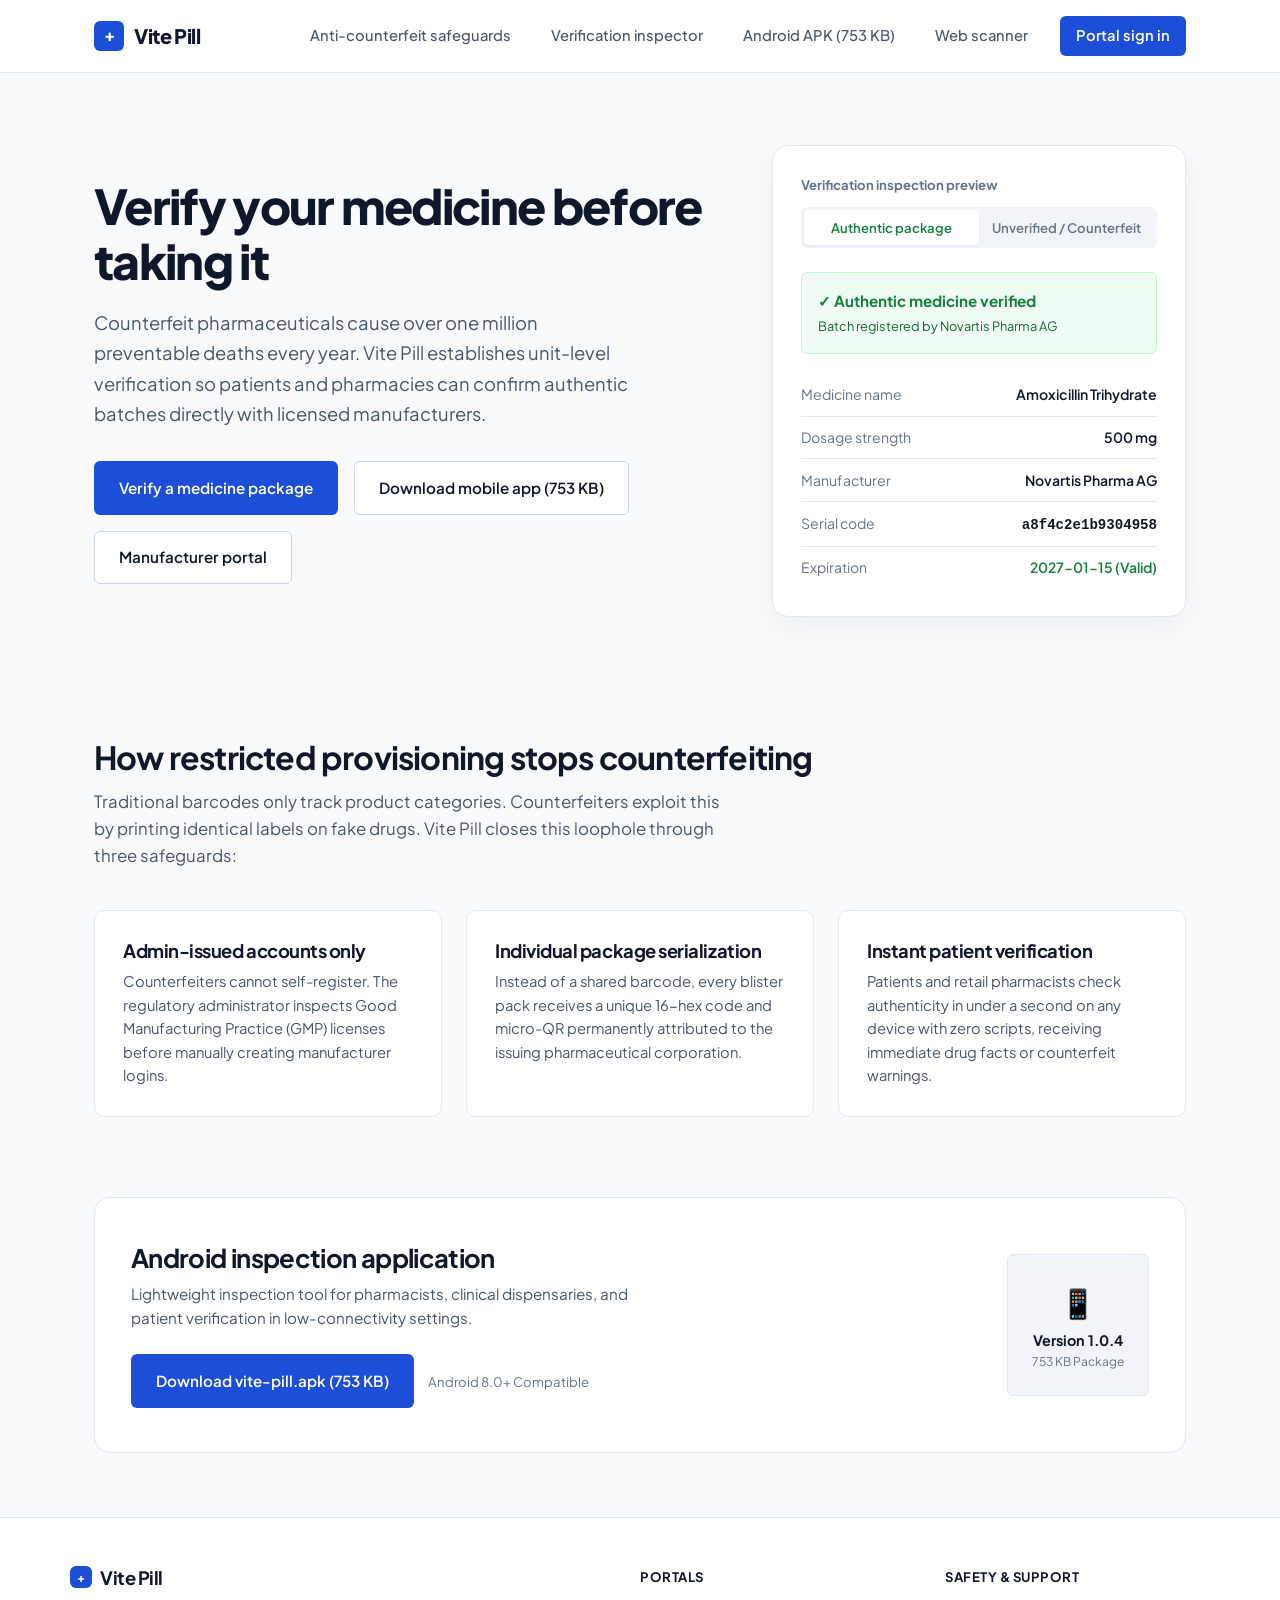
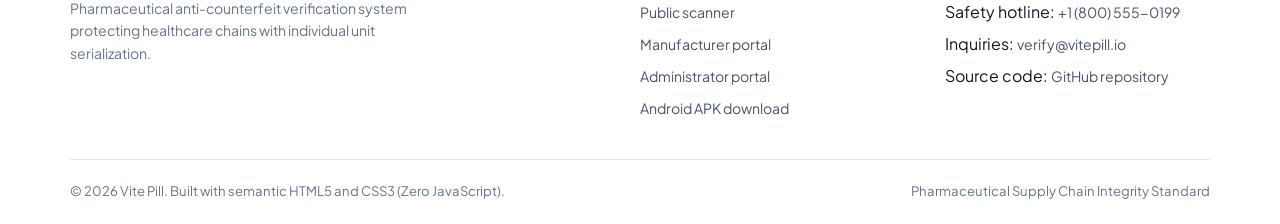
==== commit 373d9691: "feat: align with updated Impeccable guidelines, add PRODUCT.md and DESIGN.md, apply clinical design " ====
--- a/index.html
+++ b/index.html
@@ -3,56 +3,48 @@
 <head>
     <meta charset="UTF-8">
     <meta name="viewport" content="width=device-width, initial-scale=1.0">
-    <title>Vite Pill // Zero-JS Cryptographic Pharmaceutical Verification Protocol</title>
-    <meta name="description" content="Vite Pill seals the global pharmaceutical supply chain with unit-level micro-QR serialization and admin-provisioned manufacturer accountability. 100% Zero-JavaScript.">
-    <meta name="keywords" content="Vite Pill, anti-counterfeit medicine, pharmaceutical verification, micro-QR serialization, zero javascript, zero-js">
-    <meta name="author" content="Vite Pill Security Consortium">
-    <meta property="og:title" content="Vite Pill // Pharmaceutical Anti-Counterfeit Protocol">
-    <meta property="og:description" content="Unit-level cryptographic drug serialization eliminating counterfeit medications. 100% Zero-JavaScript.">
-    <meta property="og:type" content="website">
-
-    <!-- High-Definition Medical Security Favicon -->
-    <link rel="icon" type="image/svg+xml" href="data:image/svg+xml,%3Csvg xmlns='http://www.w3.org/2000/svg' viewBox='0 0 200 200'%3E%3Crect width='200' height='200' rx='20' fill='%2303060a'/%3E%3Cpath d='M 40 70 L 40 40 L 70 40' fill='none' stroke='%2300e5ff' stroke-width='10' stroke-linecap='round'/%3E%3Cpath d='M 160 70 L 160 40 L 130 40' fill='none' stroke='%2300e5ff' stroke-width='10' stroke-linecap='round'/%3E%3Cpath d='M 40 130 L 40 160 L 70 160' fill='none' stroke='%2300e5ff' stroke-width='10' stroke-linecap='round'/%3E%3Cpath d='M 160 130 L 160 160 L 130 160' fill='none' stroke='%2300e5ff' stroke-width='10' stroke-linecap='round'/%3E%3Crect x='60' y='85' width='80' height='30' rx='15' fill='%2300ff88' /%3E%3Cline x1='100' y1='85' x2='100' y2='115' stroke='%2303060a' stroke-width='4' /%3E%3C/svg%3E">
-
-    <!-- Google Fonts: Space Grotesk, Plus Jakarta Sans, Space Mono -->
+    <title>Vite Pill — Pharmaceutical Anti-Counterfeit Verification</title>
+    <meta name="description" content="Vite Pill gives every medicine package a verifiable cryptographic identity. Verify medicine authenticity directly against licensed pharmaceutical manufacturers.">
+    
+    <link rel="icon" type="image/svg+xml" href="data:image/svg+xml,%3Csvg xmlns='http://www.w3.org/2000/svg' viewBox='0 0 100 100'%3E%3Crect width='100' height='100' rx='16' fill='%231d4ed8'/%3E%3Cpath d='M35 50h30M50 35v30' stroke='%23ffffff' stroke-width='10' stroke-linecap='round'/%3E%3C/svg%3E">
     <link rel="preconnect" href="https://fonts.googleapis.com">
     <link rel="preconnect" href="https://fonts.gstatic.com" crossorigin>
-    <link href="https://fonts.googleapis.com/css2?family=Space+Grotesk:wght@400;500;600;700;800&family=Plus+Jakarta+Sans:wght@300;400;500;600;700&family=Space+Mono:ital,wght@0,400;0,700;1,400&display=swap" rel="stylesheet">
+    <link href="https://fonts.googleapis.com/css2?family=Plus+Jakarta+Sans:wght@400;500;600;700;800&display=swap" rel="stylesheet">
 
     <style>
         /* ==========================================================================
-           VITE PILL LANDING SYSTEM — 100% PURE CSS (ZERO JAVASCRIPT)
-           Aesthetic: Swiss Clinical Cyber-Precision
+           Vite Pill — Clinical Pharmaceutical Design (100% Zero JavaScript)
            ========================================================================== */
         :root {
-            --bg-deep: #03060a;
-            --bg-surface: #070b13;
-            --bg-panel: rgba(10, 16, 28, 0.88);
-            --bg-input: #0b1220;
-
-            --border-tech: rgba(0, 229, 255, 0.22);
-            --border-subtle: rgba(255, 255, 255, 0.07);
-
-            --phosphor-green: #00ff88;
-            --phosphor-glow: rgba(0, 255, 136, 0.28);
-            --cyber-cyan: #00e5ff;
-            --cyber-glow: rgba(0, 229, 255, 0.25);
-            --alert-crimson: #ff1744;
-            --alert-glow: rgba(255, 23, 68, 0.25);
-            --warning-amber: #ffb700;
-
-            --text-pure: #ffffff;
-            --text-primary: #e2e8f0;
-            --text-muted: #8899ac;
-            --text-dim: #475569;
-
-            --font-display: 'Space Grotesk', sans-serif;
-            --font-body: 'Plus Jakarta Sans', sans-serif;
-            --font-mono: 'Space Mono', monospace;
-
-            --radius-xs: 3px;
+            --color-canvas: #f8fafc;
+            --color-surface: #ffffff;
+            --color-surface-subtle: #f1f5f9;
+            --color-border: #e2e8f0;
+            --color-border-strong: #cbd5e1;
+
+            --color-text-main: #0f172a;
+            --color-text-muted: #475569;
+            --color-text-subtle: #64748b;
+
+            --color-pharma-blue: #1d4ed8;
+            --color-pharma-blue-hover: #1e40af;
+            --color-pharma-blue-soft: #eff6ff;
+
+            --color-verified-green: #15803d;
+            --color-verified-green-soft: #f0fdf4;
+            --color-verified-green-border: #bbf7d0;
+
+            --color-alert-red: #b91c1c;
+            --color-alert-red-soft: #fef2f2;
+            --color-alert-red-border: #fecaca;
+
+            --color-warning-amber: #b45309;
+
+            --font-sans: 'Plus Jakarta Sans', -apple-system, BlinkMacSystemFont, 'Segoe UI', Roboto, sans-serif;
+
             --radius-sm: 6px;
-            --radius-md: 12px;
+            --radius-md: 10px;
+            --radius-lg: 16px;
         }
 
         *, *::before, *::after {
@@ -69,244 +61,163 @@
         }
 
         body {
-            font-family: var(--font-body);
-            background-color: var(--bg-deep);
-            background-image: 
-                linear-gradient(rgba(0, 229, 255, 0.025) 1px, transparent 1px),
-                linear-gradient(90deg, rgba(0, 229, 255, 0.025) 1px, transparent 1px),
-                radial-gradient(circle at 50% 0%, rgba(0, 229, 255, 0.08) 0%, transparent 60%);
-            background-size: 36px 36px, 36px 36px, 100% 100%;
-            color: var(--text-primary);
+            font-family: var(--font-sans);
+            background-color: var(--color-canvas);
+            color: var(--color-text-main);
             line-height: 1.6;
+            min-height: 100vh;
+            display: flex;
+            flex-direction: column;
             overflow-x: hidden;
-            display: flex;
-            flex-direction: column;
-            min-height: 100vh;
-        }
-
-        h1, h2, h3, h4, h5 {
-            font-family: var(--font-display);
-            color: var(--text-pure);
-            letter-spacing: -0.03em;
-            line-height: 1.15;
+            -webkit-font-smoothing: antialiased;
+        }
+
+        h1, h2, h3, h4 {
+            color: var(--color-text-main);
             font-weight: 700;
+            letter-spacing: -0.025em;
+            line-height: 1.25;
         }
 
         p {
-            color: var(--text-muted);
+            color: var(--color-text-muted);
+            max-width: 72ch;
         }
 
         a {
-            color: var(--cyber-cyan);
+            color: var(--color-pharma-blue);
             text-decoration: none;
-            transition: all 0.15s ease;
+            transition: color 0.15s ease;
         }
 
         a:hover {
-            color: #80f0ff;
-        }
-
-        .mono {
-            font-family: var(--font-mono);
-            letter-spacing: -0.02em;
+            color: var(--color-pharma-blue-hover);
+            text-decoration: underline;
         }
 
         /* --------------------------------------------------------------------------
-           Header & Status Telemetry Bar
+           Header & Navigation
            -------------------------------------------------------------------------- */
-        .header-top {
-            border-bottom: 1px solid rgba(255, 255, 255, 0.05);
-            padding: 0.35rem 1.5rem;
-            font-family: var(--font-mono);
-            font-size: 0.68rem;
-            display: flex;
-            justify-content: space-between;
-            align-items: center;
-            color: var(--text-dim);
-            background: #020407;
-            text-transform: uppercase;
-        }
-
-        .status-pip {
-            display: inline-block;
-            width: 7px;
-            height: 7px;
-            border-radius: 50%;
-            background: var(--phosphor-green);
-            box-shadow: 0 0 8px var(--phosphor-green);
-            margin-right: 6px;
-        }
-
-        .navbar {
+        .site-header {
+            background: var(--color-surface);
+            border-bottom: 1px solid var(--color-border);
             position: sticky;
             top: 0;
-            z-index: 1000;
-            backdrop-filter: blur(14px);
-            -webkit-backdrop-filter: blur(14px);
-            background: rgba(3, 6, 10, 0.92);
-            border-bottom: 1px solid var(--border-tech);
-            width: 100%;
-        }
-
-        .nav-container {
-            max-width: 1200px;
+            z-index: 100;
+        }
+
+        .header-inner {
+            max-width: 1140px;
             margin: 0 auto;
-            padding: 0.85rem 1.5rem;
+            padding: 1rem 1.5rem;
             display: flex;
             align-items: center;
             justify-content: space-between;
         }
 
-        .brand {
-            display: flex;
-            align-items: center;
-            gap: 0.75rem;
-            color: var(--text-pure);
-            font-family: var(--font-display);
-            font-size: 1.35rem;
+        .brand-link {
+            display: flex;
+            align-items: center;
+            gap: 0.65rem;
+            color: var(--color-text-main);
             font-weight: 800;
+            font-size: 1.25rem;
             letter-spacing: -0.03em;
-        }
-
-        .brand-glyph {
-            width: 32px;
-            height: 32px;
-            background: #000;
-            border: 1px solid var(--cyber-cyan);
-            border-radius: var(--radius-xs);
+            text-decoration: none !important;
+        }
+
+        .brand-symbol {
+            width: 30px;
+            height: 30px;
+            background: var(--color-pharma-blue);
+            color: #ffffff;
+            border-radius: var(--radius-sm);
             display: flex;
             align-items: center;
             justify-content: center;
-            position: relative;
-            box-shadow: 0 0 10px var(--cyber-glow);
-        }
-
-        .brand-glyph::after {
-            content: '';
-            width: 14px;
-            height: 4px;
-            background: var(--phosphor-green);
-            border-radius: 2px;
-        }
-
-        .security-badge {
-            font-family: var(--font-mono);
-            font-size: 0.65rem;
-            padding: 0.2rem 0.5rem;
-            background: rgba(0, 229, 255, 0.08);
-            border: 1px solid rgba(0, 229, 255, 0.3);
-            color: var(--cyber-cyan);
-            border-radius: var(--radius-xs);
-            font-weight: 700;
-            text-transform: uppercase;
-        }
-
-        /* Pure CSS Mobile Navigation */
-        .mobile-nav-toggle {
+            font-weight: 800;
+            font-size: 1.05rem;
+        }
+
+        /* Mobile Drawer (Pure CSS Checkbox Hack) */
+        .nav-toggle-input {
             display: none;
         }
 
-        .mobile-toggle-btn {
+        .nav-toggle-button {
             display: none;
             cursor: pointer;
-            padding: 0.45rem 0.75rem;
-            background: var(--bg-surface);
-            border: 1px solid var(--border-tech);
-            border-radius: var(--radius-xs);
-            font-family: var(--font-mono);
-            font-size: 0.75rem;
-            color: var(--cyber-cyan);
-        }
-
-        .nav-menu {
+            padding: 0.4rem 0.75rem;
+            font-size: 0.88rem;
+            font-weight: 600;
+            color: var(--color-text-main);
+            background: var(--color-surface-subtle);
+            border: 1px solid var(--color-border);
+            border-radius: var(--radius-sm);
+        }
+
+        .nav-list {
             display: flex;
             align-items: center;
             gap: 1.5rem;
             list-style: none;
         }
 
-        .nav-menu a {
-            color: var(--text-muted);
-            font-size: 0.9rem;
+        .nav-list a {
+            color: var(--color-text-muted);
+            font-size: 0.92rem;
             font-weight: 500;
-            padding: 0.35rem 0.65rem;
-            border-radius: var(--radius-xs);
-        }
-
-        .nav-menu a:hover {
-            color: var(--text-pure);
-        }
-
-        .btn-nav-cta {
-            background: #000 !important;
-            color: var(--phosphor-green) !important;
-            border: 1px solid var(--phosphor-green) !important;
-            font-family: var(--font-mono) !important;
-            font-size: 0.8rem !important;
-            font-weight: 700 !important;
-            padding: 0.45rem 1rem !important;
-            box-shadow: 0 0 12px var(--phosphor-glow);
-        }
-
-        .btn-nav-cta:hover {
-            background: var(--phosphor-green) !important;
-            color: #000 !important;
+            padding: 0.35rem 0.5rem;
+            border-radius: var(--radius-sm);
+            text-decoration: none;
+        }
+
+        .nav-list a:hover {
+            color: var(--color-pharma-blue);
+        }
+
+        .nav-primary-action {
+            background: var(--color-pharma-blue) !important;
+            color: #ffffff !important;
+            font-weight: 600 !important;
+            padding: 0.5rem 1rem !important;
+            border-radius: var(--radius-sm) !important;
+        }
+
+        .nav-primary-action:hover {
+            background: var(--color-pharma-blue-hover) !important;
+            text-decoration: none !important;
         }
 
         /* --------------------------------------------------------------------------
-           Hero Section (Clinical Telemetry Layout)
+           Hero Section
            -------------------------------------------------------------------------- */
-        .hero-section {
-            max-width: 1200px;
+        .hero {
+            max-width: 1140px;
             margin: 0 auto;
-            padding: 5rem 1.5rem 3.5rem;
+            padding: 4.5rem 1.5rem 3.5rem;
             display: grid;
-            grid-template-columns: 1.15fr 0.85fr;
+            grid-template-columns: 1.2fr 0.8fr;
             gap: 3.5rem;
             align-items: center;
             width: 100%;
         }
 
-        .hero-tag {
-            display: inline-flex;
-            align-items: center;
-            gap: 0.5rem;
-            padding: 0.3rem 0.75rem;
-            background: rgba(0, 229, 255, 0.08);
-            border: 1px solid rgba(0, 229, 255, 0.3);
-            border-radius: var(--radius-xs);
-            color: var(--cyber-cyan);
-            font-family: var(--font-mono);
-            font-size: 0.72rem;
-            text-transform: uppercase;
-            letter-spacing: 0.08em;
-            margin-bottom: 1.5rem;
-        }
-
         .hero-title {
-            font-size: 3.4rem;
+            font-size: 3rem;
             font-weight: 800;
-            letter-spacing: -0.04em;
+            letter-spacing: -0.035em;
+            line-height: 1.15;
             margin-bottom: 1.25rem;
-            color: #ffffff;
-        }
-
-        .hero-title span.accent-cyan {
-            color: var(--cyber-cyan);
-            text-shadow: 0 0 25px var(--cyber-glow);
-        }
-
-        .hero-title span.accent-green {
-            color: var(--phosphor-green);
-            text-shadow: 0 0 25px var(--phosphor-glow);
+            color: var(--color-text-main);
         }
 
         .hero-desc {
-            font-size: 1.12rem;
+            font-size: 1.15rem;
+            color: var(--color-text-muted);
             line-height: 1.65;
-            color: var(--text-muted);
             margin-bottom: 2rem;
-            max-width: 580px;
+            max-width: 540px;
         }
 
         .hero-actions {
@@ -315,224 +226,184 @@
             flex-wrap: wrap;
         }
 
+        /* Buttons */
         .btn {
             display: inline-flex;
             align-items: center;
             justify-content: center;
-            gap: 0.55rem;
-            padding: 0.85rem 1.6rem;
+            gap: 0.5rem;
+            padding: 0.85rem 1.5rem;
             font-size: 0.95rem;
-            font-weight: 700;
-            font-family: var(--font-display);
-            border-radius: var(--radius-xs);
+            font-weight: 600;
+            font-family: var(--font-sans);
+            border-radius: var(--radius-sm);
             border: 1px solid transparent;
             cursor: pointer;
-            text-decoration: none;
+            text-decoration: none !important;
             transition: all 0.15s ease;
         }
 
-        .btn-phosphor {
-            background: #000;
-            color: var(--phosphor-green);
-            border: 1px solid var(--phosphor-green);
-            box-shadow: 0 0 15px var(--phosphor-glow);
-        }
-
-        .btn-phosphor:hover {
-            background: var(--phosphor-green);
-            color: #000;
-            transform: translateY(-1px);
-        }
-
-        .btn-cyber {
-            background: #000;
-            color: var(--cyber-cyan);
-            border: 1px solid var(--cyber-cyan);
-            box-shadow: 0 0 15px var(--cyber-glow);
-        }
-
-        .btn-cyber:hover {
-            background: var(--cyber-cyan);
-            color: #000;
-            transform: translateY(-1px);
-        }
-
-        .btn-subtle {
-            background: rgba(255, 255, 255, 0.03);
-            color: var(--text-primary);
-            border: 1px solid var(--border-subtle);
-        }
-
-        .btn-subtle:hover {
-            background: rgba(255, 255, 255, 0.08);
-            border-color: rgba(255, 255, 255, 0.2);
+        .btn-primary {
+            background: var(--color-pharma-blue);
+            color: #ffffff;
+        }
+
+        .btn-primary:hover {
+            background: var(--color-pharma-blue-hover);
+        }
+
+        .btn-secondary {
+            background: var(--color-surface);
+            color: var(--color-text-main);
+            border: 1px solid var(--color-border-strong);
+        }
+
+        .btn-secondary:hover {
+            background: var(--color-surface-subtle);
         }
 
         /* --------------------------------------------------------------------------
-           Interactive Pure CSS Optical Verification Simulator (Zero JS)
+           Tactile Medicine Verification Card (Pure CSS, The Memorable Element)
            -------------------------------------------------------------------------- */
-        .simulator-panel {
-            background: var(--bg-panel);
-            backdrop-filter: blur(16px);
-            -webkit-backdrop-filter: blur(16px);
-            border: 1px solid var(--border-tech);
+        .inspector-card {
+            background: var(--color-surface);
+            border: 1px solid var(--color-border);
+            border-radius: var(--radius-lg);
+            padding: 1.75rem;
+            box-shadow: 0 10px 30px rgba(15, 23, 42, 0.05);
+        }
+
+        .sim-radio {
+            display: none;
+        }
+
+        .sim-tabs {
+            display: flex;
+            background: var(--color-surface-subtle);
             border-radius: var(--radius-sm);
-            padding: 2rem;
-            position: relative;
-            box-shadow: 0 20px 60px rgba(0,0,0,0.7);
-        }
-
-        .simulator-panel::before {
-            content: '+';
-            position: absolute;
-            top: 6px;
-            left: 8px;
-            font-family: var(--font-mono);
-            font-size: 0.75rem;
-            color: var(--cyber-cyan);
-            opacity: 0.6;
-        }
-
-        .simulator-header {
-            display: flex;
-            align-items: center;
-            justify-content: space-between;
-            border-bottom: 1px solid var(--border-subtle);
-            padding-bottom: 1rem;
-            margin-bottom: 1.5rem;
-        }
-
-        .sim-tab-radio {
-            display: none;
-        }
-
-        .sim-tab-controller {
-            display: flex;
-            background: #000;
-            border: 1px solid var(--border-subtle);
-            border-radius: var(--radius-xs);
             padding: 3px;
             margin-bottom: 1.5rem;
         }
 
-        .sim-tab-controller label {
+        .sim-tabs label {
             flex: 1;
-            padding: 0.5rem 0.75rem;
+            padding: 0.45rem 0.75rem;
             text-align: center;
-            font-family: var(--font-mono);
-            font-size: 0.75rem;
-            font-weight: 700;
+            font-size: 0.82rem;
+            font-weight: 600;
             cursor: pointer;
-            border-radius: var(--radius-xs);
-            color: var(--text-dim);
+            border-radius: 4px;
+            color: var(--color-text-subtle);
             transition: all 0.15s ease;
         }
 
-        #tab-authentic:checked ~ .sim-tab-controller label[for="tab-authentic"] {
-            background: rgba(0, 255, 136, 0.15);
-            color: var(--phosphor-green);
-            border: 1px solid var(--phosphor-green);
-        }
-
-        #tab-counterfeit:checked ~ .sim-tab-controller label[for="tab-counterfeit"] {
-            background: rgba(255, 23, 68, 0.15);
-            color: var(--alert-crimson);
-            border: 1px solid var(--alert-crimson);
-        }
-
-        .sim-card-authentic,
-        .sim-card-counterfeit {
+        #tab-authentic:checked ~ .sim-tabs label[for="tab-authentic"] {
+            background: #ffffff;
+            color: var(--color-verified-green);
+            box-shadow: 0 1px 3px rgba(0,0,0,0.08);
+        }
+
+        #tab-counterfeit:checked ~ .sim-tabs label[for="tab-counterfeit"] {
+            background: #ffffff;
+            color: var(--color-alert-red);
+            box-shadow: 0 1px 3px rgba(0,0,0,0.08);
+        }
+
+        .sim-panel-authentic,
+        .sim-panel-counterfeit {
             display: none;
         }
 
-        #tab-authentic:checked ~ .sim-card-authentic {
+        #tab-authentic:checked ~ .sim-panel-authentic {
             display: block;
         }
 
-        #tab-counterfeit:checked ~ .sim-card-counterfeit {
+        #tab-counterfeit:checked ~ .sim-panel-counterfeit {
             display: block;
         }
 
-        .spec-item {
+        .spec-row {
             display: flex;
             justify-content: space-between;
             padding: 0.6rem 0;
-            border-bottom: 1px solid var(--border-subtle);
-            font-size: 0.85rem;
-        }
-
-        .spec-item:last-child {
+            border-bottom: 1px solid var(--color-border);
+            font-size: 0.88rem;
+        }
+
+        .spec-row:last-child {
             border-bottom: none;
         }
 
+        .spec-label {
+            color: var(--color-text-subtle);
+        }
+
+        .spec-value {
+            font-weight: 600;
+            color: var(--color-text-main);
+        }
+
         /* --------------------------------------------------------------------------
-           Admin Provisioning Workflow Spotlight
+           Subject Section: How Restricted Provisioning Stops Counterfeits
            -------------------------------------------------------------------------- */
-        .workflow-section {
-            max-width: 1200px;
+        .section {
+            max-width: 1140px;
             margin: 0 auto;
             padding: 4rem 1.5rem;
             width: 100%;
         }
 
-        .section-label {
-            font-family: var(--font-mono);
-            font-size: 0.75rem;
-            text-transform: uppercase;
-            color: var(--cyber-cyan);
-            letter-spacing: 0.1em;
+        .section-heading {
+            font-size: 2rem;
+            margin-bottom: 0.75rem;
+        }
+
+        .section-intro {
+            font-size: 1.05rem;
+            color: var(--color-text-muted);
+            margin-bottom: 2.5rem;
+            max-width: 640px;
+        }
+
+        .principles-grid {
+            display: grid;
+            grid-template-columns: repeat(auto-fit, minmax(300px, 1fr));
+            gap: 1.5rem;
+        }
+
+        .principle-box {
+            background: var(--color-surface);
+            border: 1px solid var(--color-border);
+            border-radius: var(--radius-md);
+            padding: 1.75rem;
+        }
+
+        .principle-title {
+            font-size: 1.15rem;
             margin-bottom: 0.5rem;
         }
 
-        .section-title {
-            font-size: 2.25rem;
-            margin-bottom: 1rem;
-        }
-
-        .workflow-grid {
-            display: grid;
-            grid-template-columns: repeat(auto-fit, minmax(320px, 1fr));
-            gap: 1.5rem;
-            margin-top: 2.5rem;
-        }
-
-        .workflow-card {
-            background: var(--bg-panel);
-            border: 1px solid var(--border-subtle);
-            border-radius: var(--radius-xs);
-            padding: 2rem;
-            position: relative;
-            transition: border-color 0.2s;
-        }
-
-        .workflow-card:hover {
-            border-color: var(--border-tech);
-        }
-
-        .card-number {
-            font-family: var(--font-mono);
-            font-size: 0.85rem;
-            font-weight: 700;
-            color: var(--cyber-cyan);
-            margin-bottom: 1rem;
-            display: block;
+        .principle-text {
+            font-size: 0.92rem;
+            color: var(--color-text-muted);
+            line-height: 1.6;
         }
 
         /* --------------------------------------------------------------------------
-           Mobile App Download Banner (753 KB APK)
+           Download App Banner (APK)
            -------------------------------------------------------------------------- */
-        .apk-banner {
-            max-width: 1200px;
-            margin: 2rem auto 4rem;
+        .app-banner {
+            max-width: 1140px;
+            margin: 1rem auto 4rem;
             padding: 0 1.5rem;
             width: 100%;
         }
 
-        .apk-inner {
-            background: var(--bg-surface);
-            border: 1px solid var(--border-tech);
-            border-radius: var(--radius-xs);
-            padding: 3rem 2.5rem;
+        .app-banner-inner {
+            background: var(--color-surface);
+            border: 1px solid var(--color-border);
+            border-radius: var(--radius-lg);
+            padding: 2.75rem 2.25rem;
             display: flex;
             justify-content: space-between;
             align-items: center;
@@ -541,7 +412,7 @@
         }
 
         /* --------------------------------------------------------------------------
-           Pure CSS Modal for Enterprise Portal Access (Zero JS)
+           Pure CSS Modal (Zero JS via :target)
            -------------------------------------------------------------------------- */
         .css-modal {
             position: fixed;
@@ -549,13 +420,13 @@
             left: 0;
             width: 100%;
             height: 100%;
-            background: rgba(3, 6, 10, 0.9);
-            backdrop-filter: blur(10px);
-            -webkit-backdrop-filter: blur(10px);
+            background: rgba(15, 23, 42, 0.6);
+            backdrop-filter: blur(4px);
+            -webkit-backdrop-filter: blur(4px);
             display: none;
             justify-content: center;
             align-items: center;
-            z-index: 2000;
+            z-index: 1000;
             padding: 1.5rem;
         }
 
@@ -563,58 +434,63 @@
             display: flex;
         }
 
-        .modal-terminal {
-            background: var(--bg-panel);
-            border: 1px solid var(--border-tech);
-            border-radius: var(--radius-xs);
-            padding: 2.5rem;
-            max-width: 480px;
+        .modal-card {
+            background: var(--color-surface);
+            border: 1px solid var(--color-border);
+            border-radius: var(--radius-lg);
+            padding: 2.25rem;
+            max-width: 440px;
             width: 100%;
             position: relative;
-            box-shadow: 0 25px 70px rgba(0, 0, 0, 0.8);
-        }
-
-        .modal-close-btn {
+            box-shadow: 0 20px 40px rgba(0, 0, 0, 0.1);
+        }
+
+        .modal-close {
             position: absolute;
             top: 1rem;
             right: 1.25rem;
-            font-family: var(--font-mono);
-            font-size: 1.2rem;
-            color: var(--text-muted);
+            font-size: 1.25rem;
+            color: var(--color-text-subtle);
             text-decoration: none;
-        }
-
-        .modal-close-btn:hover {
-            color: #fff;
         }
 
         /* --------------------------------------------------------------------------
            Footer
            -------------------------------------------------------------------------- */
-        .footer {
-            border-top: 1px solid var(--border-subtle);
-            background: #020407;
-            padding: 3.5rem 1.5rem 2rem;
+        .site-footer {
+            background: var(--color-surface);
+            border-top: 1px solid var(--color-border);
+            padding: 3rem 1.5rem 1.5rem;
             margin-top: auto;
             width: 100%;
         }
 
-        .footer-grid {
-            max-width: 1200px;
+        .footer-inner {
+            max-width: 1140px;
             margin: 0 auto;
             display: grid;
-            grid-template-columns: 2fr 1fr 1fr 1fr;
+            grid-template-columns: 2fr 1fr 1fr;
             gap: 2.5rem;
-            margin-bottom: 2.5rem;
+            margin-bottom: 2rem;
+        }
+
+        .footer-brand h4 {
+            font-size: 1.15rem;
+            margin-bottom: 0.35rem;
+        }
+
+        .footer-brand p {
+            font-size: 0.88rem;
+            color: var(--color-text-subtle);
+            max-width: 360px;
         }
 
         .footer-col h5 {
-            font-family: var(--font-mono);
-            font-size: 0.78rem;
+            font-size: 0.82rem;
+            color: var(--color-text-main);
             text-transform: uppercase;
-            letter-spacing: 0.08em;
-            color: var(--cyber-cyan);
-            margin-bottom: 1.25rem;
+            letter-spacing: 0.04em;
+            margin-bottom: 0.75rem;
         }
 
         .footer-col ul {
@@ -622,353 +498,299 @@
         }
 
         .footer-col li {
-            margin-bottom: 0.5rem;
+            margin-bottom: 0.4rem;
         }
 
         .footer-col a {
-            color: var(--text-muted);
+            color: var(--color-text-muted);
             font-size: 0.88rem;
         }
 
         .footer-col a:hover {
-            color: var(--text-pure);
+            color: var(--color-pharma-blue);
         }
 
         .footer-bottom {
-            max-width: 1200px;
+            max-width: 1140px;
             margin: 0 auto;
-            padding-top: 1.75rem;
-            border-top: 1px solid rgba(255, 255, 255, 0.05);
+            padding-top: 1.25rem;
+            border-top: 1px solid var(--color-border);
             display: flex;
             justify-content: space-between;
             align-items: center;
-            font-family: var(--font-mono);
-            font-size: 0.75rem;
-            color: var(--text-dim);
+            font-size: 0.82rem;
+            color: var(--color-text-subtle);
             flex-wrap: wrap;
             gap: 1rem;
         }
 
         @media (max-width: 900px) {
-            .hero-section {
+            .hero {
                 grid-template-columns: 1fr;
-                padding-top: 3.5rem;
+                padding-top: 3rem;
             }
             .hero-title {
-                font-size: 2.5rem;
+                font-size: 2.4rem;
             }
-            .footer-grid {
-                grid-template-columns: 1fr 1fr;
+            .footer-inner {
+                grid-template-columns: 1fr;
             }
         }
 
         @media (max-width: 680px) {
-            .mobile-toggle-btn {
+            .nav-toggle-button {
                 display: block;
             }
-            .nav-menu {
+            .nav-list {
                 display: none;
                 position: absolute;
                 top: 100%;
                 left: 0;
                 right: 0;
-                background: var(--bg-deep);
+                background: var(--color-surface);
                 flex-direction: column;
                 align-items: stretch;
-                padding: 1.5rem;
-                gap: 0.75rem;
-                border-bottom: 1px solid var(--border-tech);
+                padding: 1.25rem;
+                gap: 0.65rem;
+                border-bottom: 1px solid var(--color-border);
+                box-shadow: 0 10px 25px rgba(0,0,0,0.06);
             }
-            .mobile-nav-toggle:checked ~ .nav-menu {
+            .nav-toggle-input:checked ~ .nav-list {
                 display: flex;
-            }
-            .hero-title {
-                font-size: 2.1rem;
-            }
-            .footer-grid {
-                grid-template-columns: 1fr;
             }
         }
     </style>
 </head>
 <body>
 
-    <!-- Header Status Ticker -->
-    <div class="header-top">
-        <div>
-            <span class="status-pip"></span>
-            <span>VITE PILL CONSORTIUM // REGULATORY SERIALIZATION LEDGER</span>
-        </div>
-        <div class="mono" style="color: var(--cyber-cyan);">
-            ZERO-JS ARCHITECTURE // REVISION 2026.4
-        </div>
-    </div>
-
-    <!-- Main Navigation Bar (Zero JS) -->
-    <header class="navbar">
-        <div class="nav-container">
-            <a href="#" class="brand">
-                <div class="brand-glyph"></div>
-                <span>VITE PILL</span>
-                <span class="security-badge">BIO-SEC</span>
+    <!-- Header -->
+    <header class="site-header">
+        <div class="header-inner">
+            <a href="#" class="brand-link">
+                <span class="brand-symbol">+</span>
+                <span>Vite Pill</span>
             </a>
 
             <!-- Pure CSS Toggle -->
-            <input type="checkbox" id="mobile-toggle" class="mobile-nav-toggle">
-            <label for="mobile-toggle" class="mobile-toggle-btn">
-                <span>[ MENU ]</span>
-            </label>
-
-            <nav class="nav-menu">
-                <a href="#workflow">Anti-Counterfeiting Workflow</a>
-                <a href="#simulator">Optical Simulator</a>
+            <input type="checkbox" id="mobile-nav" class="nav-toggle-input">
+            <label for="mobile-nav" class="nav-toggle-button">Menu</label>
+
+            <nav class="nav-list">
+                <a href="#safeguards">Anti-counterfeit safeguards</a>
+                <a href="#inspector">Verification inspector</a>
                 <a href="vite-pill.apk" download>Android APK (753 KB)</a>
-                <a href="http://127.0.0.1:5000/scan">Public Scanner</a>
-                <a href="#portal-modal" class="btn-nav-cta">Portal Clearance</a>
+                <a href="http://127.0.0.1:5000/scan">Web scanner</a>
+                <a href="#portal-modal" class="nav-primary-action">Portal sign in</a>
             </nav>
         </div>
     </header>
 
     <!-- Hero Section -->
-    <section class="hero-section">
+    <section class="hero">
         <div class="hero-content">
-            <div class="hero-tag">
-                <span>🛡️ WHO & FDA UNIT SERIALIZATION PROTOCOL</span>
-            </div>
-            <h1 class="hero-title">
-                Zero-JS Cryptographic Defense Against <span class="accent-cyan">Counterfeit</span> <span class="accent-green">Medicine</span>.
-            </h1>
+            <h1 class="hero-title">Verify your medicine before taking it</h1>
             <p class="hero-desc">
-                Over 1,000,000 patients die every year from lethal counterfeit drugs. Vite Pill eliminates black-market clones through <b>Admin-Provisioned Manufacturer Accounts</b> and blister-level micro-QR serialization.
+                Counterfeit pharmaceuticals cause over one million preventable deaths every year. Vite Pill establishes unit-level verification so patients and pharmacies can confirm authentic batches directly with licensed manufacturers.
             </p>
             <div class="hero-actions">
-                <a href="http://127.0.0.1:5000/scan" class="btn btn-phosphor">
-                    <span>🔬 Public Optical Scanner</span>
+                <a href="http://127.0.0.1:5000/scan" class="btn btn-primary">
+                    Verify a medicine package
                 </a>
-                <a href="http://127.0.0.1:5000/login" class="btn btn-cyber">
-                    <span>🏭 Manufacturer Login</span>
+                <a href="vite-pill.apk" class="btn btn-secondary" download>
+                    Download mobile app (753 KB)
                 </a>
-                <a href="#portal-modal" class="btn btn-subtle">
-                    <span>🔒 Enterprise Clearance</span>
+                <a href="http://127.0.0.1:5000/login" class="btn btn-secondary">
+                    Manufacturer portal
                 </a>
             </div>
         </div>
 
-        <!-- Interactive Pure CSS Simulator (Zero JS) -->
-        <div class="simulator-panel" id="simulator">
-            <div class="simulator-header">
-                <div class="mono" style="font-size: 0.82rem; font-weight: 700; color: #fff;">
-                    OPTICAL VERIFICATION SIMULATOR
-                </div>
-                <span class="mono" style="font-size: 0.72rem; color: var(--cyber-cyan);">[PURE CSS]</span>
+        <!-- The Memorable Thing: Live Verification Inspector (Pure CSS, Zero JS) -->
+        <div class="inspector-card" id="inspector">
+            <div style="font-size: 0.82rem; font-weight: 700; color: var(--color-text-subtle); margin-bottom: 0.75rem;">
+                Verification inspection preview
             </div>
 
             <!-- Radio tab switchers in pure CSS -->
-            <input type="radio" name="sim-tab" id="tab-authentic" class="sim-tab-radio" checked>
-            <input type="radio" name="sim-tab" id="tab-counterfeit" class="sim-tab-radio">
-
-            <div class="sim-tab-controller">
-                <label for="tab-authentic">[✓] Authentic Batch</label>
-                <label for="tab-counterfeit">[!] Counterfeit Clone</label>
+            <input type="radio" name="sim" id="tab-authentic" class="sim-radio" checked>
+            <input type="radio" name="sim" id="tab-counterfeit" class="sim-radio">
+
+            <div class="sim-tabs">
+                <label for="tab-authentic">Authentic package</label>
+                <label for="tab-counterfeit">Unverified / Counterfeit</label>
             </div>
 
             <!-- Authentic State -->
-            <div class="sim-card-authentic">
-                <div style="background: rgba(0, 255, 136, 0.05); border: 1px solid var(--phosphor-green); border-radius: var(--radius-xs); padding: 1.25rem; text-align: center; margin-bottom: 1.25rem;">
-                    <div class="mono" style="color: var(--phosphor-green); font-weight: 700; font-size: 0.95rem; margin-bottom: 0.25rem;">
-                        [✓] AUTHENTIC MANUFACTURER BATCH
+            <div class="sim-panel-authentic">
+                <div style="background: var(--color-verified-green-soft); border: 1px solid var(--color-verified-green-border); border-radius: var(--radius-sm); padding: 1rem; margin-bottom: 1.25rem;">
+                    <div style="color: var(--color-verified-green); font-weight: 700; font-size: 0.95rem; margin-bottom: 0.2rem;">
+                        ✓ Authentic medicine verified
                     </div>
-                    <div style="font-size: 0.78rem; color: #a7f3d0;">
-                        Cryptographic signature valid // Issued by provisioned entity
+                    <div style="font-size: 0.8rem; color: #166534;">
+                        Batch registered by Novartis Pharma AG
                     </div>
                 </div>
 
-                <div class="spec-item">
-                    <span class="mono" style="font-size: 0.78rem; color: var(--text-dim);">MEDICINE:</span>
-                    <span style="font-weight: 700; color: #fff;">Amoxicillin Trihydrate</span>
-                </div>
-                <div class="spec-item">
-                    <span class="mono" style="font-size: 0.78rem; color: var(--text-dim);">STRENGTH:</span>
-                    <span class="mono">500 MG</span>
-                </div>
-                <div class="spec-item">
-                    <span class="mono" style="font-size: 0.78rem; color: var(--text-dim);">PROVISIONED ENTITY:</span>
-                    <span style="color: var(--cyber-cyan); font-weight: 600;">Novartis Pharma AG</span>
-                </div>
-                <div class="spec-item">
-                    <span class="mono" style="font-size: 0.78rem; color: var(--text-dim);">SERIAL UID:</span>
-                    <span class="mono" style="color: var(--phosphor-green); font-size: 0.8rem;">a8f4c2e1b9304958</span>
-                </div>
-                <div class="spec-item">
-                    <span class="mono" style="font-size: 0.78rem; color: var(--text-dim);">EXPIRY:</span>
-                    <span class="mono" style="color: var(--warning-amber);">2027-01-15 (VALID)</span>
+                <div class="spec-row">
+                    <span class="spec-label">Medicine name</span>
+                    <span class="spec-value">Amoxicillin Trihydrate</span>
+                </div>
+                <div class="spec-row">
+                    <span class="spec-label">Dosage strength</span>
+                    <span class="spec-value">500 mg</span>
+                </div>
+                <div class="spec-row">
+                    <span class="spec-label">Manufacturer</span>
+                    <span class="spec-value">Novartis Pharma AG</span>
+                </div>
+                <div class="spec-row">
+                    <span class="spec-label">Serial code</span>
+                    <span class="spec-value"><code>a8f4c2e1b9304958</code></span>
+                </div>
+                <div class="spec-row">
+                    <span class="spec-label">Expiration</span>
+                    <span class="spec-value" style="color: var(--color-verified-green);">2027-01-15 (Valid)</span>
                 </div>
             </div>
 
             <!-- Counterfeit State -->
-            <div class="sim-card-counterfeit">
-                <div style="background: rgba(255, 23, 68, 0.06); border: 1px solid var(--alert-crimson); border-radius: var(--radius-xs); padding: 1.25rem; text-align: center; margin-bottom: 1.25rem;">
-                    <div class="mono" style="color: var(--alert-crimson); font-weight: 700; font-size: 0.95rem; margin-bottom: 0.25rem;">
-                        [!] CRITICAL: FAKE / UNVERIFIED DRUG
+            <div class="sim-panel-counterfeit">
+                <div style="background: var(--color-alert-red-soft); border: 1px solid var(--color-alert-red-border); border-radius: var(--radius-sm); padding: 1rem; margin-bottom: 1.25rem;">
+                    <div style="color: var(--color-alert-red); font-weight: 700; font-size: 0.95rem; margin-bottom: 0.2rem;">
+                        ⚠️ Warning: Unverified or fake package
                     </div>
-                    <div style="font-size: 0.78rem; color: #ffdbe0;">
-                        No matching record under any licensed manufacturer
+                    <div style="font-size: 0.8rem; color: #991b1b;">
+                        Serial code does not match any licensed manufacturer record
                     </div>
                 </div>
 
-                <div style="background: rgba(255, 23, 68, 0.08); border-radius: var(--radius-xs); padding: 0.85rem; font-size: 0.82rem; color: #ffdbe0; line-height: 1.5; margin-bottom: 1rem;">
-                    <b>EMERGENCY PROTOCOL:</b> Do not consume this drug. Retain package as criminal evidence and contact safety authorities immediately.
-                </div>
-
-                <div class="spec-item">
-                    <span class="mono" style="font-size: 0.78rem; color: var(--text-dim);">SAFETY HOTLINE:</span>
-                    <span><a href="tel:+18005550199">+1 (800) 555-0199</a></span>
-                </div>
-                <div class="spec-item">
-                    <span class="mono" style="font-size: 0.78rem; color: var(--text-dim);">INCIDENT DESK:</span>
-                    <span><a href="mailto:verify@vitepill.io">verify@vitepill.io</a></span>
+                <div style="font-size: 0.85rem; color: var(--color-text-muted); line-height: 1.55; margin-bottom: 1rem;">
+                    Do not take this medicine. Keep the packaging and report where you purchased it immediately.
+                </div>
+
+                <div class="spec-row">
+                    <span class="spec-label">Safety hotline</span>
+                    <span class="spec-value"><a href="tel:+18005550199">+1 (800) 555-0199</a></span>
+                </div>
+                <div class="spec-row">
+                    <span class="spec-label">Audit desk</span>
+                    <span class="spec-value"><a href="mailto:verify@vitepill.io">verify@vitepill.io</a></span>
                 </div>
             </div>
         </div>
     </section>
 
-    <!-- The Anti-Counterfeiting Workflow Explained -->
-    <section class="workflow-section" id="workflow">
-        <div class="section-label">[ SECURITY ARCHITECTURE // ANTI-COUNTERFEITING LOOP ]</div>
-        <h2 class="section-title">How Vite Pill Stops Counterfeiters Cold</h2>
-        <p style="max-width: 680px; font-size: 1.05rem;">
-            Counterfeiters succeed because ordinary barcodes only identify the <i>type</i> of product, not the individual unit, and anyone can print a fake barcode. Vite Pill closes this loophole:
+    <!-- Why Restricted Provisioning Stops Counterfeiting -->
+    <section class="section" id="safeguards">
+        <h2 class="section-heading">How restricted provisioning stops counterfeiting</h2>
+        <p class="section-intro">
+            Traditional barcodes only track product categories. Counterfeiters exploit this by printing identical labels on fake drugs. Vite Pill closes this loophole through three safeguards:
         </p>
 
-        <div class="workflow-grid">
-            <div class="workflow-card">
-                <span class="card-number">[ STEP 01 // ADMIN AUDIT & PROVISIONING ]</span>
-                <h3 style="font-size: 1.25rem; margin-bottom: 0.75rem; color: var(--cyber-cyan);">No Public Sign-Up</h3>
-                <p style="font-size: 0.9rem; line-height: 1.6;">
-                    Fraudsters cannot create accounts. The <b>Regulatory Master Admin</b> inspects each pharmaceutical company's Good Manufacturing Practice (GMP) license and provisions dedicated manufacturer logins directly.
+        <div class="principles-grid">
+            <div class="principle-box">
+                <h3 class="principle-title">Admin-issued accounts only</h3>
+                <p class="principle-text">
+                    Counterfeiters cannot self-register. The regulatory administrator inspects Good Manufacturing Practice (GMP) licenses before manually creating manufacturer logins.
                 </p>
             </div>
 
-            <div class="workflow-card">
-                <span class="card-number">[ STEP 02 // CRYPTOGRAPHIC SERIALIZATION ]</span>
-                <h3 style="font-size: 1.25rem; margin-bottom: 0.75rem; color: var(--phosphor-green);">Unit Micro-QR Minting</h3>
-                <p style="font-size: 0.9rem; line-height: 1.6;">
-                    Verified manufacturers log into their private console to serialize each batch. The engine mints a unique 16-hex UID and micro-QR code permanently tied to that verified corporate identity.
+            <div class="principle-box">
+                <h3 class="principle-title">Individual package serialization</h3>
+                <p class="principle-text">
+                    Instead of a shared barcode, every blister pack receives a unique 16-hex code and micro-QR permanently attributed to the issuing pharmaceutical corporation.
                 </p>
             </div>
 
-            <div class="workflow-card">
-                <span class="card-number">[ STEP 03 // ZERO-JS INSTANT VERIFICATION ]</span>
-                <h3 style="font-size: 1.25rem; margin-bottom: 0.75rem; color: #fff;">Public Optical Scan</h3>
-                <p style="font-size: 0.9rem; line-height: 1.6;">
-                    Patients and pharmacy inspectors snap a photo or scan the micro-QR. The server performs an instant zero-script verification, surfacing the authentic certificate or triggering an emergency counterfeit alert.
+            <div class="principle-box">
+                <h3 class="principle-title">Instant patient verification</h3>
+                <p class="principle-text">
+                    Patients and retail pharmacists check authenticity in under a second on any device with zero scripts, receiving immediate drug facts or counterfeit warnings.
                 </p>
             </div>
         </div>
     </section>
 
-    <!-- Android APK Banner -->
-    <section class="apk-banner">
-        <div class="apk-inner">
-            <div style="flex: 1; min-width: 280px;">
-                <div class="mono" style="font-size: 0.72rem; color: var(--phosphor-green); text-transform: uppercase; margin-bottom: 0.5rem;">
-                    [ FIELD-DEPLOYED INSPECTION ASSET ]
-                </div>
-                <h3 style="font-size: 1.85rem; margin-bottom: 0.5rem; color: #fff;">Vite Pill Android Application</h3>
-                <p style="font-size: 0.95rem; margin-bottom: 1.5rem; max-width: 520px;">
-                    Lightweight standalone optical scanner for clinical field inspectors, rural pharmacies, and border inspection posts. Direct camera decoding with zero background analytics.
+    <!-- Android APK Download Banner -->
+    <section class="app-banner">
+        <div class="app-banner-inner">
+            <div>
+                <h3 style="font-size: 1.6rem; margin-bottom: 0.5rem;">Android inspection application</h3>
+                <p style="font-size: 0.95rem; color: var(--color-text-muted); max-width: 500px; margin-bottom: 1.5rem;">
+                    Lightweight inspection tool for pharmacists, clinical dispensaries, and patient verification in low-connectivity settings.
                 </p>
-                <div style="display: flex; gap: 1rem; align-items: center; flex-wrap: wrap;">
-                    <a href="vite-pill.apk" class="btn btn-phosphor" download>
-                        <span>📥 Download vite-pill.apk (753 KB)</span>
+                <div style="display: flex; gap: 0.85rem; align-items: center; flex-wrap: wrap;">
+                    <a href="vite-pill.apk" class="btn btn-primary" download>
+                        Download vite-pill.apk (753 KB)
                     </a>
-                    <span class="mono" style="font-size: 0.75rem; color: var(--text-dim);">Android 8.0+ // SHA256 VERIFIED</span>
-                </div>
-            </div>
-            <div style="border: 1px solid var(--border-tech); padding: 1.75rem; border-radius: var(--radius-xs); text-align: center; background: #000;">
-                <div style="font-size: 2.2rem; margin-bottom: 0.25rem;">📱</div>
-                <div class="mono" style="color: #fff; font-weight: 700; font-size: 0.9rem;">BUILD: v1.0.4</div>
-                <div class="mono" style="font-size: 0.7rem; color: var(--cyber-cyan);">SIZE: 753,001 BYTES</div>
+                    <span style="font-size: 0.82rem; color: var(--color-text-subtle);">Android 8.0+ Compatible</span>
+                </div>
+            </div>
+            <div style="background: var(--color-surface-subtle); border: 1px solid var(--color-border); border-radius: var(--radius-sm); padding: 1.5rem; text-align: center; min-width: 140px;">
+                <div style="font-size: 1.8rem; margin-bottom: 0.25rem;">📱</div>
+                <div style="font-weight: 700; font-size: 0.9rem;">Version 1.0.4</div>
+                <div style="font-size: 0.75rem; color: var(--color-text-subtle);">753 KB Package</div>
             </div>
         </div>
     </section>
 
     <!-- Pure CSS Modal for Portal Selection (Zero JS via :target) -->
     <div id="portal-modal" class="css-modal">
-        <div class="modal-terminal">
-            <a href="#" class="modal-close-btn" title="Close">[×]</a>
-            <div style="text-align: center; margin-bottom: 1.75rem;">
-                <div class="brand-glyph" style="margin: 0 auto 0.75rem;"></div>
-                <h3 style="font-size: 1.4rem; color: #fff;">Select Security Clearance Node</h3>
-                <p style="font-size: 0.85rem; color: var(--text-muted); margin-top: 0.25rem;">Choose your verified operational portal</p>
-            </div>
-
-            <div style="display: flex; flex-direction: column; gap: 0.85rem;">
-                <a href="http://127.0.0.1:5000/scan" class="btn btn-phosphor" style="font-family: var(--font-mono); font-size: 0.85rem;">
-                    [ 🔬 CONSUMER / PATIENT SCANNER ]
+        <div class="modal-card">
+            <a href="#" class="modal-close" title="Close modal">×</a>
+            <div style="margin-bottom: 1.5rem;">
+                <h3 style="font-size: 1.35rem; margin-bottom: 0.35rem;">Select your portal</h3>
+                <p style="font-size: 0.88rem; color: var(--color-text-muted);">Choose your operational role to proceed</p>
+            </div>
+
+            <div style="display: flex; flex-direction: column; gap: 0.75rem;">
+                <a href="http://127.0.0.1:5000/scan" class="btn btn-primary">
+                    Public verification scanner
                 </a>
-                <a href="http://127.0.0.1:5000/login" class="btn btn-cyber" style="font-family: var(--font-mono); font-size: 0.85rem;">
-                    [ 🏭 LICENSED MANUFACTURER LOGIN ]
+                <a href="http://127.0.0.1:5000/login" class="btn btn-secondary">
+                    Manufacturer portal sign in
                 </a>
-                <a href="http://127.0.0.1:5000/admin-login" class="btn btn-subtle" style="font-family: var(--font-mono); font-size: 0.85rem;">
-                    [ 🔒 REGULATORY ADMIN PROVISIONING ]
+                <a href="http://127.0.0.1:5000/admin-login" class="btn btn-secondary">
+                    Regulatory administrator
                 </a>
-            </div>
-
-            <div class="mono" style="margin-top: 1.5rem; text-align: center; font-size: 0.72rem; color: var(--text-dim);">
-                VITE PILL SPECIFICATION STANDARD // 2026.4
             </div>
         </div>
     </div>
 
-    <!-- Technical Footer -->
-    <footer class="footer">
-        <div class="footer-grid">
-            <div class="footer-col">
-                <div style="display: flex; align-items: center; gap: 0.6rem; margin-bottom: 0.75rem;">
-                    <div class="brand-glyph" style="width: 24px; height: 24px;"></div>
-                    <h4 style="margin: 0; color: #fff;">VITE PILL CONSORTIUM</h4>
-                </div>
-                <p style="font-size: 0.88rem; max-width: 340px; margin-bottom: 1rem;">
-                    Zero-JavaScript pharmaceutical serialization framework securing medicine from manufacturing plant to patient hands.
-                </p>
-                <div class="mono" style="font-size: 0.75rem; color: var(--phosphor-green);">
-                    ✓ 100% ZERO-JAVASCRIPT ENFORCED
-                </div>
+    <!-- Clinical Footer -->
+    <footer class="site-footer">
+        <div class="footer-inner">
+            <div class="footer-brand">
+                <div style="display: flex; align-items: center; gap: 0.5rem; margin-bottom: 0.5rem;">
+                    <span class="brand-symbol" style="width: 22px; height: 22px; font-size: 0.75rem;">+</span>
+                    <h4 style="margin: 0;">Vite Pill</h4>
+                </div>
+                <p>Pharmaceutical anti-counterfeit verification system protecting healthcare chains with individual unit serialization.</p>
             </div>
 
             <div class="footer-col">
                 <h5>Portals</h5>
                 <ul>
-                    <li><a href="http://127.0.0.1:5000/scan">Patient Optical Scanner</a></li>
-                    <li><a href="http://127.0.0.1:5000/login">Manufacturer Console</a></li>
-                    <li><a href="http://127.0.0.1:5000/admin-login">Regulatory Admin</a></li>
-                    <li><a href="vite-pill.apk" download>Android APK Download</a></li>
+                    <li><a href="http://127.0.0.1:5000/scan">Public scanner</a></li>
+                    <li><a href="http://127.0.0.1:5000/login">Manufacturer portal</a></li>
+                    <li><a href="http://127.0.0.1:5000/admin-login">Administrator portal</a></li>
+                    <li><a href="vite-pill.apk" download>Android APK download</a></li>
                 </ul>
             </div>
 
             <div class="footer-col">
-                <h5>Architecture</h5>
+                <h5>Safety & Support</h5>
                 <ul>
-                    <li><a href="#workflow">Anti-Counterfeit Protocol</a></li>
-                    <li><a href="#simulator">Optical Matrix Simulator</a></li>
-                    <li><a href="https://github.com/SenpaiMudit/Vite-Pill">GitHub Source Repository</a></li>
+                    <li>Safety hotline: <a href="tel:+18005550199">+1 (800) 555-0199</a></li>
+                    <li>Inquiries: <a href="mailto:verify@vitepill.io">verify@vitepill.io</a></li>
+                    <li>Source code: <a href="https://github.com/SenpaiMudit/Vite-Pill">GitHub repository</a></li>
                 </ul>
             </div>
-
-            <div class="footer-col">
-                <h5>Emergency Lines</h5>
-                <ul>
-                    <li>Hotline: <a href="tel:+18005550199">+1 (800) 555-0199</a></li>
-                    <li>Audit Desk: <a href="mailto:verify@vitepill.io">verify@vitepill.io</a></li>
-                    <li>Security: <a href="mailto:security@vitepill.io">security@vitepill.io</a></li>
-                </ul>
-            </div>
         </div>
 
         <div class="footer-bottom">
-            <span>© 2026 VITE PILL CONSORTIUM. ALL RIGHTS RESERVED. ZERO-JS VERIFIED.</span>
-            <span>GOOD MANUFACTURING PRACTICE (GMP) COMPLIANT SERIALIZATION</span>
+            <span>© 2026 Vite Pill. Built with semantic HTML5 and CSS3 (Zero JavaScript).</span>
+            <span>Pharmaceutical Supply Chain Integrity Standard</span>
         </div>
     </footer>
 
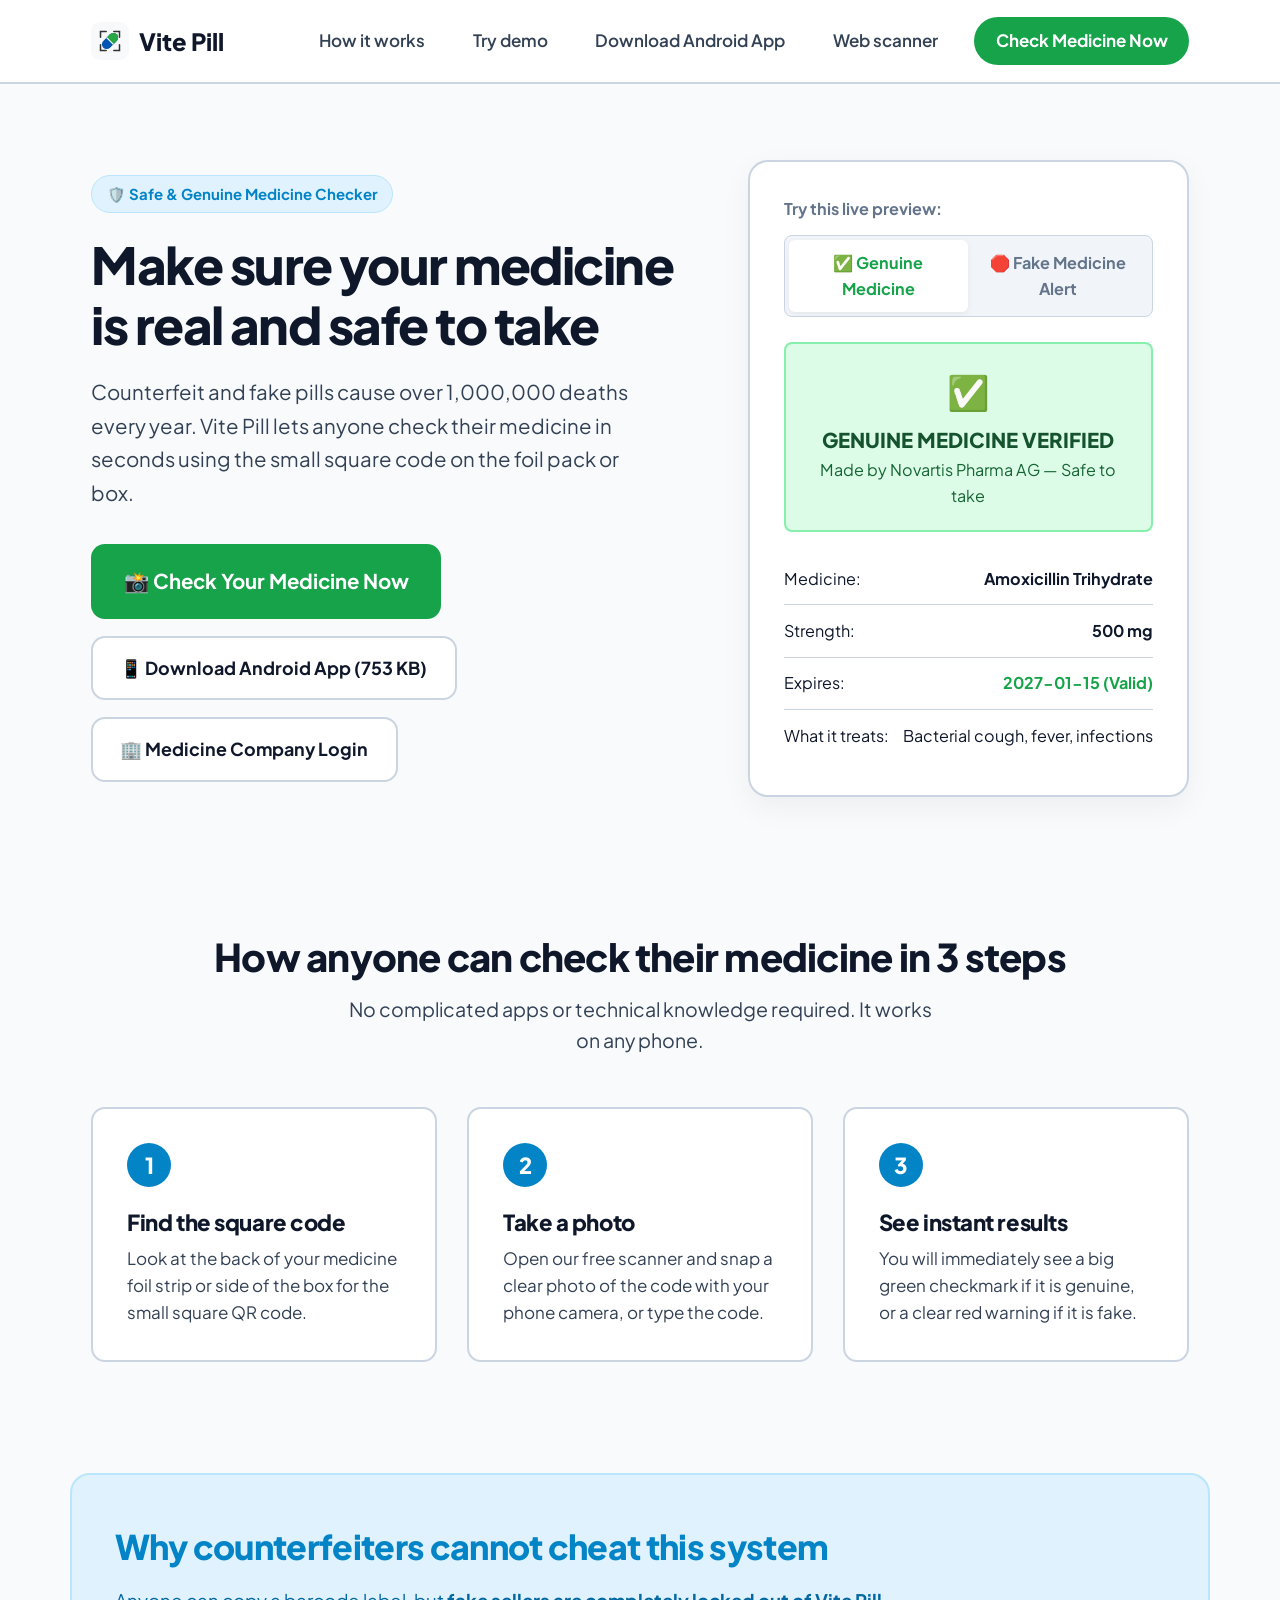
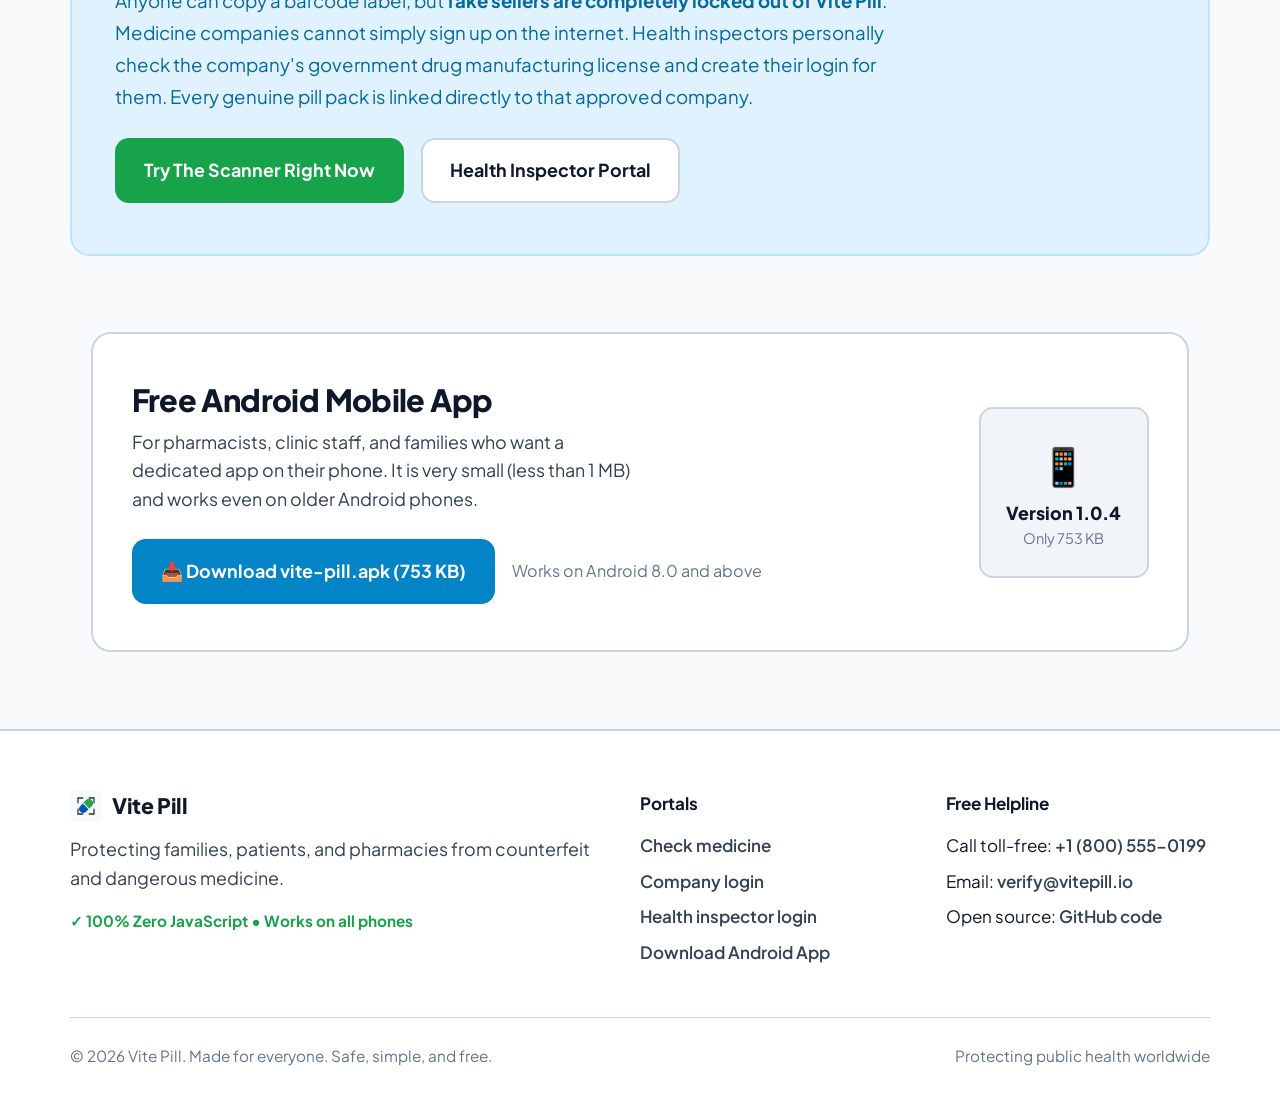
==== commit a15b9da1: "feat: add Render blueprint, multi-engine DB adapter, and production WSGI entrypoint" ====
--- a/index.html
+++ b/index.html
@@ -3,48 +3,48 @@
 <head>
     <meta charset="UTF-8">
     <meta name="viewport" content="width=device-width, initial-scale=1.0">
-    <title>Vite Pill — Pharmaceutical Anti-Counterfeit Verification</title>
-    <meta name="description" content="Vite Pill gives every medicine package a verifiable cryptographic identity. Verify medicine authenticity directly against licensed pharmaceutical manufacturers.">
+    <title>Vite Pill — Check If Your Medicine Is Real and Safe</title>
+    <meta name="description" content="Check if your medicine is genuine in seconds. Stop counterfeit pills and protect your family with Vite Pill. 100% Zero JavaScript.">
     
-    <link rel="icon" type="image/svg+xml" href="data:image/svg+xml,%3Csvg xmlns='http://www.w3.org/2000/svg' viewBox='0 0 100 100'%3E%3Crect width='100' height='100' rx='16' fill='%231d4ed8'/%3E%3Cpath d='M35 50h30M50 35v30' stroke='%23ffffff' stroke-width='10' stroke-linecap='round'/%3E%3C/svg%3E">
+    <link rel="icon" type="image/svg+xml" href="logo.svg">
     <link rel="preconnect" href="https://fonts.googleapis.com">
     <link rel="preconnect" href="https://fonts.gstatic.com" crossorigin>
     <link href="https://fonts.googleapis.com/css2?family=Plus+Jakarta+Sans:wght@400;500;600;700;800&display=swap" rel="stylesheet">
 
     <style>
         /* ==========================================================================
-           Vite Pill — Clinical Pharmaceutical Design (100% Zero JavaScript)
+           Vite Pill — Universal Accessibility Design (100% Zero JavaScript)
+           Designed for everyone: patients, elderly, parents, pharmacists, workers.
            ========================================================================== */
         :root {
-            --color-canvas: #f8fafc;
-            --color-surface: #ffffff;
-            --color-surface-subtle: #f1f5f9;
-            --color-border: #e2e8f0;
-            --color-border-strong: #cbd5e1;
-
-            --color-text-main: #0f172a;
-            --color-text-muted: #475569;
-            --color-text-subtle: #64748b;
-
-            --color-pharma-blue: #1d4ed8;
-            --color-pharma-blue-hover: #1e40af;
-            --color-pharma-blue-soft: #eff6ff;
-
-            --color-verified-green: #15803d;
-            --color-verified-green-soft: #f0fdf4;
-            --color-verified-green-border: #bbf7d0;
-
-            --color-alert-red: #b91c1c;
-            --color-alert-red-soft: #fef2f2;
-            --color-alert-red-border: #fecaca;
-
-            --color-warning-amber: #b45309;
-
-            --font-sans: 'Plus Jakarta Sans', -apple-system, BlinkMacSystemFont, 'Segoe UI', Roboto, sans-serif;
-
-            --radius-sm: 6px;
-            --radius-md: 10px;
-            --radius-lg: 16px;
+            --bg-page: #f8fafc;
+            --bg-card: #ffffff;
+            --bg-subtle: #f1f5f9;
+            --border-color: #cbd5e1;
+
+            --text-main: #0f172a;
+            --text-muted: #334155;
+            --text-light: #64748b;
+
+            --blue-primary: #0284c7;
+            --blue-hover: #0369a1;
+            --blue-bg: #e0f2fe;
+
+            --green-safe: #16a34a;
+            --green-hover: #15803d;
+            --green-bg: #dcfce7;
+            --green-border: #86efac;
+
+            --red-danger: #dc2626;
+            --red-hover: #b91c1c;
+            --red-bg: #fee2e2;
+            --red-border: #fca5a5;
+
+            --font-family: 'Plus Jakarta Sans', -apple-system, BlinkMacSystemFont, 'Segoe UI', Roboto, sans-serif;
+
+            --radius-sm: 8px;
+            --radius-md: 14px;
+            --radius-lg: 20px;
         }
 
         *, *::before, *::after {
@@ -54,16 +54,16 @@
         }
 
         html {
-            font-size: 16px;
+            font-size: 17px;
             scroll-behavior: smooth;
             overflow-x: hidden;
             max-width: 100%;
         }
 
         body {
-            font-family: var(--font-sans);
-            background-color: var(--color-canvas);
-            color: var(--color-text-main);
+            font-family: var(--font-family);
+            background-color: var(--bg-page);
+            color: var(--text-main);
             line-height: 1.6;
             min-height: 100vh;
             display: flex;
@@ -73,34 +73,34 @@
         }
 
         h1, h2, h3, h4 {
-            color: var(--color-text-main);
-            font-weight: 700;
-            letter-spacing: -0.025em;
+            color: var(--text-main);
+            font-weight: 800;
             line-height: 1.25;
+            letter-spacing: -0.02em;
         }
 
         p {
-            color: var(--color-text-muted);
-            max-width: 72ch;
+            color: var(--text-muted);
+            font-size: 1.05rem;
         }
 
         a {
-            color: var(--color-pharma-blue);
+            color: var(--blue-primary);
             text-decoration: none;
-            transition: color 0.15s ease;
+            font-weight: 600;
         }
 
         a:hover {
-            color: var(--color-pharma-blue-hover);
+            color: var(--blue-hover);
             text-decoration: underline;
         }
 
         /* --------------------------------------------------------------------------
-           Header & Navigation
+           Header
            -------------------------------------------------------------------------- */
         .site-header {
-            background: var(--color-surface);
-            border-bottom: 1px solid var(--color-border);
+            background: #ffffff;
+            border-bottom: 2px solid var(--border-color);
             position: sticky;
             top: 0;
             z-index: 100;
@@ -109,112 +109,131 @@
         .header-inner {
             max-width: 1140px;
             margin: 0 auto;
-            padding: 1rem 1.5rem;
+            padding: 1rem 1.25rem;
             display: flex;
             align-items: center;
             justify-content: space-between;
         }
 
-        .brand-link {
-            display: flex;
-            align-items: center;
-            gap: 0.65rem;
-            color: var(--color-text-main);
+        .brand-logo {
+            display: flex;
+            align-items: center;
+            gap: 0.6rem;
+            font-size: 1.4rem;
             font-weight: 800;
-            font-size: 1.25rem;
-            letter-spacing: -0.03em;
+            color: var(--text-main);
             text-decoration: none !important;
         }
 
-        .brand-symbol {
-            width: 30px;
-            height: 30px;
-            background: var(--color-pharma-blue);
+        .brand-logo-img {
+            width: 38px;
+            height: 38px;
+            border-radius: 9px;
+            object-fit: contain;
+            display: block;
+        }
+
+        .brand-icon {
+            width: 38px;
+            height: 38px;
+            background: var(--blue-primary);
             color: #ffffff;
-            border-radius: var(--radius-sm);
+            border-radius: 10px;
             display: flex;
             align-items: center;
             justify-content: center;
+            font-size: 1.35rem;
             font-weight: 800;
-            font-size: 1.05rem;
-        }
-
-        /* Mobile Drawer (Pure CSS Checkbox Hack) */
+        }
+
+        /* Mobile Drawer in pure CSS */
         .nav-toggle-input {
             display: none;
         }
 
-        .nav-toggle-button {
+        .nav-toggle-btn {
             display: none;
             cursor: pointer;
-            padding: 0.4rem 0.75rem;
-            font-size: 0.88rem;
-            font-weight: 600;
-            color: var(--color-text-main);
-            background: var(--color-surface-subtle);
-            border: 1px solid var(--color-border);
+            padding: 0.5rem 0.9rem;
+            background: var(--bg-subtle);
+            border: 2px solid var(--border-color);
             border-radius: var(--radius-sm);
-        }
-
-        .nav-list {
+            font-weight: 700;
+        }
+
+        .nav-links {
             display: flex;
             align-items: center;
             gap: 1.5rem;
             list-style: none;
         }
 
-        .nav-list a {
-            color: var(--color-text-muted);
-            font-size: 0.92rem;
-            font-weight: 500;
-            padding: 0.35rem 0.5rem;
+        .nav-links a {
+            color: var(--text-muted);
+            font-size: 1rem;
+            font-weight: 600;
+            padding: 0.45rem 0.65rem;
             border-radius: var(--radius-sm);
             text-decoration: none;
         }
 
-        .nav-list a:hover {
-            color: var(--color-pharma-blue);
-        }
-
-        .nav-primary-action {
-            background: var(--color-pharma-blue) !important;
+        .nav-links a:hover {
+            color: var(--blue-primary);
+        }
+
+        .nav-cta {
+            background: var(--green-safe) !important;
             color: #ffffff !important;
-            font-weight: 600 !important;
-            padding: 0.5rem 1rem !important;
-            border-radius: var(--radius-sm) !important;
-        }
-
-        .nav-primary-action:hover {
-            background: var(--color-pharma-blue-hover) !important;
+            font-weight: 700 !important;
+            padding: 0.6rem 1.25rem !important;
+            border-radius: 9999px !important;
+        }
+
+        .nav-cta:hover {
+            background: var(--green-hover) !important;
             text-decoration: none !important;
         }
 
         /* --------------------------------------------------------------------------
-           Hero Section
+           Hero Section (Clear, Large, Reassuring)
            -------------------------------------------------------------------------- */
         .hero {
             max-width: 1140px;
             margin: 0 auto;
-            padding: 4.5rem 1.5rem 3.5rem;
+            padding: 4.5rem 1.25rem 3.5rem;
             display: grid;
-            grid-template-columns: 1.2fr 0.8fr;
+            grid-template-columns: 1.15fr 0.85fr;
             gap: 3.5rem;
             align-items: center;
             width: 100%;
+        }
+
+        .hero-badge {
+            display: inline-flex;
+            align-items: center;
+            gap: 0.5rem;
+            padding: 0.35rem 0.85rem;
+            background: var(--blue-bg);
+            border: 1px solid #bae6fd;
+            border-radius: 9999px;
+            color: var(--blue-primary);
+            font-weight: 700;
+            font-size: 0.88rem;
+            margin-bottom: 1.25rem;
         }
 
         .hero-title {
             font-size: 3rem;
             font-weight: 800;
-            letter-spacing: -0.035em;
-            line-height: 1.15;
+            letter-spacing: -0.03em;
+            line-height: 1.18;
             margin-bottom: 1.25rem;
-            color: var(--color-text-main);
+            color: var(--text-main);
         }
 
         .hero-desc {
-            font-size: 1.15rem;
-            color: var(--color-text-muted);
+            font-size: 1.2rem;
+            color: var(--text-muted);
             line-height: 1.65;
             margin-bottom: 2rem;
             max-width: 540px;
@@ -226,51 +245,62 @@
             flex-wrap: wrap;
         }
 
-        /* Buttons */
+        /* Big, accessible buttons */
         .btn {
             display: inline-flex;
             align-items: center;
             justify-content: center;
-            gap: 0.5rem;
-            padding: 0.85rem 1.5rem;
-            font-size: 0.95rem;
-            font-weight: 600;
-            font-family: var(--font-sans);
-            border-radius: var(--radius-sm);
-            border: 1px solid transparent;
+            gap: 0.6rem;
+            padding: 0.95rem 1.6rem;
+            font-size: 1.05rem;
+            font-weight: 700;
+            font-family: var(--font-family);
+            border-radius: var(--radius-md);
+            border: 2px solid transparent;
             cursor: pointer;
             text-decoration: none !important;
             transition: all 0.15s ease;
-        }
-
-        .btn-primary {
-            background: var(--color-pharma-blue);
+            min-height: 54px;
+        }
+
+        .btn-green {
+            background: var(--green-safe);
             color: #ffffff;
         }
 
-        .btn-primary:hover {
-            background: var(--color-pharma-blue-hover);
-        }
-
-        .btn-secondary {
-            background: var(--color-surface);
-            color: var(--color-text-main);
-            border: 1px solid var(--color-border-strong);
-        }
-
-        .btn-secondary:hover {
-            background: var(--color-surface-subtle);
+        .btn-green:hover {
+            background: var(--green-hover);
+        }
+
+        .btn-blue {
+            background: var(--blue-primary);
+            color: #ffffff;
+        }
+
+        .btn-blue:hover {
+            background: var(--blue-hover);
+        }
+
+        .btn-white {
+            background: #ffffff;
+            color: var(--text-main);
+            border-color: var(--border-color);
+        }
+
+        .btn-white:hover {
+            background: var(--bg-subtle);
+            border-color: var(--text-muted);
         }
 
         /* --------------------------------------------------------------------------
-           Tactile Medicine Verification Card (Pure CSS, The Memorable Element)
+           Interactive Live Demo (Pure CSS, accessible for anyone)
            -------------------------------------------------------------------------- */
-        .inspector-card {
-            background: var(--color-surface);
-            border: 1px solid var(--color-border);
+        .demo-card {
+            background: var(--bg-card);
+            border: 2px solid var(--border-color);
             border-radius: var(--radius-lg);
-            padding: 1.75rem;
-            box-shadow: 0 10px 30px rgba(15, 23, 42, 0.05);
+            padding: 2rem;
+            box-shadow: 0 10px 30px rgba(0, 0, 0, 0.05);
         }
 
         .sim-radio {
@@ -279,129 +309,156 @@
 
         .sim-tabs {
             display: flex;
-            background: var(--color-surface-subtle);
+            background: var(--bg-subtle);
             border-radius: var(--radius-sm);
-            padding: 3px;
+            padding: 4px;
             margin-bottom: 1.5rem;
+            border: 1px solid var(--border-color);
         }
 
         .sim-tabs label {
             flex: 1;
-            padding: 0.45rem 0.75rem;
+            padding: 0.6rem 0.85rem;
             text-align: center;
-            font-size: 0.82rem;
-            font-weight: 600;
+            font-size: 0.95rem;
+            font-weight: 700;
             cursor: pointer;
-            border-radius: 4px;
-            color: var(--color-text-subtle);
+            border-radius: 6px;
+            color: var(--text-light);
             transition: all 0.15s ease;
         }
 
-        #tab-authentic:checked ~ .sim-tabs label[for="tab-authentic"] {
+        #tab-safe:checked ~ .sim-tabs label[for="tab-safe"] {
             background: #ffffff;
-            color: var(--color-verified-green);
-            box-shadow: 0 1px 3px rgba(0,0,0,0.08);
-        }
-
-        #tab-counterfeit:checked ~ .sim-tabs label[for="tab-counterfeit"] {
+            color: var(--green-safe);
+            box-shadow: 0 2px 6px rgba(0,0,0,0.06);
+        }
+
+        #tab-fake:checked ~ .sim-tabs label[for="tab-fake"] {
             background: #ffffff;
-            color: var(--color-alert-red);
-            box-shadow: 0 1px 3px rgba(0,0,0,0.08);
-        }
-
-        .sim-panel-authentic,
-        .sim-panel-counterfeit {
+            color: var(--red-danger);
+            box-shadow: 0 2px 6px rgba(0,0,0,0.06);
+        }
+
+        .panel-safe, .panel-fake {
             display: none;
         }
 
-        #tab-authentic:checked ~ .sim-panel-authentic {
+        #tab-safe:checked ~ .panel-safe {
             display: block;
         }
 
-        #tab-counterfeit:checked ~ .sim-panel-counterfeit {
+        #tab-fake:checked ~ .panel-fake {
             display: block;
         }
 
-        .spec-row {
+        .fact-item {
             display: flex;
             justify-content: space-between;
-            padding: 0.6rem 0;
-            border-bottom: 1px solid var(--color-border);
-            font-size: 0.88rem;
-        }
-
-        .spec-row:last-child {
+            padding: 0.75rem 0;
+            border-bottom: 1px solid var(--border-color);
+            font-size: 0.95rem;
+        }
+
+        .fact-item:last-child {
             border-bottom: none;
         }
 
-        .spec-label {
-            color: var(--color-text-subtle);
-        }
-
-        .spec-value {
-            font-weight: 600;
-            color: var(--color-text-main);
-        }
-
         /* --------------------------------------------------------------------------
-           Subject Section: How Restricted Provisioning Stops Counterfeits
+           3 Steps Section
            -------------------------------------------------------------------------- */
         .section {
             max-width: 1140px;
             margin: 0 auto;
-            padding: 4rem 1.5rem;
+            padding: 4.5rem 1.25rem;
             width: 100%;
         }
 
-        .section-heading {
+        .section-title {
+            font-size: 2.25rem;
+            margin-bottom: 0.75rem;
+            text-align: center;
+        }
+
+        .section-desc {
+            font-size: 1.15rem;
+            text-align: center;
+            margin: 0 auto 3rem;
+            max-width: 600px;
+        }
+
+        .steps-row {
+            display: grid;
+            grid-template-columns: repeat(auto-fit, minmax(280px, 1fr));
+            gap: 1.75rem;
+        }
+
+        .step-box {
+            background: #ffffff;
+            border: 2px solid var(--border-color);
+            border-radius: var(--radius-md);
+            padding: 2rem;
+            text-align: left;
+        }
+
+        .step-number {
+            width: 44px;
+            height: 44px;
+            border-radius: 50%;
+            background: var(--blue-primary);
+            color: #ffffff;
+            font-size: 1.3rem;
+            font-weight: 800;
+            display: flex;
+            align-items: center;
+            justify-content: center;
+            margin-bottom: 1.25rem;
+        }
+
+        .step-heading {
+            font-size: 1.3rem;
+            margin-bottom: 0.5rem;
+        }
+
+        .step-copy {
+            font-size: 1rem;
+            color: var(--text-muted);
+            line-height: 1.6;
+        }
+
+        /* --------------------------------------------------------------------------
+           Why Fake Sellers Can't Fake This Section
+           -------------------------------------------------------------------------- */
+        .trust-banner {
+            background: var(--blue-bg);
+            border: 2px solid #bae6fd;
+            border-radius: var(--radius-lg);
+            padding: 3rem 2.5rem;
+            margin: 2rem auto 4.5rem;
+            max-width: 1140px;
+            width: 100%;
+        }
+
+        .trust-title {
             font-size: 2rem;
-            margin-bottom: 0.75rem;
-        }
-
-        .section-intro {
-            font-size: 1.05rem;
-            color: var(--color-text-muted);
-            margin-bottom: 2.5rem;
-            max-width: 640px;
-        }
-
-        .principles-grid {
-            display: grid;
-            grid-template-columns: repeat(auto-fit, minmax(300px, 1fr));
-            gap: 1.5rem;
-        }
-
-        .principle-box {
-            background: var(--color-surface);
-            border: 1px solid var(--color-border);
-            border-radius: var(--radius-md);
-            padding: 1.75rem;
-        }
-
-        .principle-title {
-            font-size: 1.15rem;
-            margin-bottom: 0.5rem;
-        }
-
-        .principle-text {
-            font-size: 0.92rem;
-            color: var(--color-text-muted);
-            line-height: 1.6;
+            color: var(--blue-primary);
+            margin-bottom: 1rem;
+        }
+
+        .trust-copy {
+            font-size: 1.1rem;
+            color: #0369a1;
+            line-height: 1.7;
+            max-width: 780px;
+            margin-bottom: 1.5rem;
         }
 
         /* --------------------------------------------------------------------------
-           Download App Banner (APK)
+           Mobile App Download Card (753 KB APK)
            -------------------------------------------------------------------------- */
-        .app-banner {
-            max-width: 1140px;
-            margin: 1rem auto 4rem;
-            padding: 0 1.5rem;
-            width: 100%;
-        }
-
-        .app-banner-inner {
-            background: var(--color-surface);
-            border: 1px solid var(--color-border);
+        .apk-card {
+            background: #ffffff;
+            border: 2px solid var(--border-color);
             border-radius: var(--radius-lg);
             padding: 2.75rem 2.25rem;
             display: flex;
@@ -412,7 +469,7 @@
         }
 
         /* --------------------------------------------------------------------------
-           Pure CSS Modal (Zero JS via :target)
+           Pure CSS Modal for Portal Choices
            -------------------------------------------------------------------------- */
         .css-modal {
             position: fixed;
@@ -422,7 +479,6 @@
             height: 100%;
             background: rgba(15, 23, 42, 0.6);
             backdrop-filter: blur(4px);
-            -webkit-backdrop-filter: blur(4px);
             display: none;
             justify-content: center;
             align-items: center;
@@ -434,12 +490,12 @@
             display: flex;
         }
 
-        .modal-card {
-            background: var(--color-surface);
-            border: 1px solid var(--color-border);
+        .modal-box {
+            background: #ffffff;
+            border: 2px solid var(--border-color);
             border-radius: var(--radius-lg);
-            padding: 2.25rem;
-            max-width: 440px;
+            padding: 2.5rem;
+            max-width: 480px;
             width: 100%;
             position: relative;
             box-shadow: 0 20px 40px rgba(0, 0, 0, 0.1);
@@ -449,8 +505,8 @@
             position: absolute;
             top: 1rem;
             right: 1.25rem;
-            font-size: 1.25rem;
-            color: var(--color-text-subtle);
+            font-size: 1.5rem;
+            color: var(--text-light);
             text-decoration: none;
         }
 
@@ -458,39 +514,27 @@
            Footer
            -------------------------------------------------------------------------- */
         .site-footer {
-            background: var(--color-surface);
-            border-top: 1px solid var(--color-border);
-            padding: 3rem 1.5rem 1.5rem;
+            background: #ffffff;
+            border-top: 2px solid var(--border-color);
+            padding: 3.5rem 1.25rem 2rem;
             margin-top: auto;
             width: 100%;
         }
 
-        .footer-inner {
+        .footer-grid {
             max-width: 1140px;
             margin: 0 auto;
             display: grid;
             grid-template-columns: 2fr 1fr 1fr;
             gap: 2.5rem;
-            margin-bottom: 2rem;
-        }
-
-        .footer-brand h4 {
-            font-size: 1.15rem;
-            margin-bottom: 0.35rem;
-        }
-
-        .footer-brand p {
-            font-size: 0.88rem;
-            color: var(--color-text-subtle);
-            max-width: 360px;
+            margin-bottom: 2.5rem;
         }
 
         .footer-col h5 {
-            font-size: 0.82rem;
-            color: var(--color-text-main);
-            text-transform: uppercase;
-            letter-spacing: 0.04em;
-            margin-bottom: 0.75rem;
+            font-size: 1rem;
+            font-weight: 700;
+            color: var(--text-main);
+            margin-bottom: 0.85rem;
         }
 
         .footer-col ul {
@@ -498,28 +542,28 @@
         }
 
         .footer-col li {
-            margin-bottom: 0.4rem;
+            margin-bottom: 0.5rem;
         }
 
         .footer-col a {
-            color: var(--color-text-muted);
-            font-size: 0.88rem;
+            color: var(--text-muted);
+            font-size: 1rem;
         }
 
         .footer-col a:hover {
-            color: var(--color-pharma-blue);
+            color: var(--blue-primary);
         }
 
         .footer-bottom {
             max-width: 1140px;
             margin: 0 auto;
-            padding-top: 1.25rem;
-            border-top: 1px solid var(--color-border);
+            padding-top: 1.5rem;
+            border-top: 1px solid var(--border-color);
             display: flex;
             justify-content: space-between;
             align-items: center;
-            font-size: 0.82rem;
-            color: var(--color-text-subtle);
+            font-size: 0.9rem;
+            color: var(--text-light);
             flex-wrap: wrap;
             gap: 1rem;
         }
@@ -532,30 +576,33 @@
             .hero-title {
                 font-size: 2.4rem;
             }
-            .footer-inner {
+            .footer-grid {
                 grid-template-columns: 1fr;
             }
         }
 
         @media (max-width: 680px) {
-            .nav-toggle-button {
+            html {
+                font-size: 16px;
+            }
+            .nav-toggle-btn {
                 display: block;
             }
-            .nav-list {
+            .nav-links {
                 display: none;
                 position: absolute;
                 top: 100%;
                 left: 0;
                 right: 0;
-                background: var(--color-surface);
+                background: #ffffff;
                 flex-direction: column;
                 align-items: stretch;
-                padding: 1.25rem;
-                gap: 0.65rem;
-                border-bottom: 1px solid var(--color-border);
-                box-shadow: 0 10px 25px rgba(0,0,0,0.06);
+                padding: 1.5rem;
+                gap: 0.75rem;
+                border-bottom: 2px solid var(--border-color);
+                box-shadow: 0 10px 25px rgba(0,0,0,0.08);
             }
-            .nav-toggle-input:checked ~ .nav-list {
+            .nav-toggle-input:checked ~ .nav-links {
                 display: flex;
             }
         }
@@ -563,24 +610,24 @@
 </head>
 <body>
 
-    <!-- Header -->
+    <!-- Accessible Navigation -->
     <header class="site-header">
         <div class="header-inner">
-            <a href="#" class="brand-link">
-                <span class="brand-symbol">+</span>
+            <a href="#" class="brand-logo">
+                <img src="logo.svg" alt="Vite Pill" class="brand-logo-img">
                 <span>Vite Pill</span>
             </a>
 
-            <!-- Pure CSS Toggle -->
-            <input type="checkbox" id="mobile-nav" class="nav-toggle-input">
-            <label for="mobile-nav" class="nav-toggle-button">Menu</label>
-
-            <nav class="nav-list">
-                <a href="#safeguards">Anti-counterfeit safeguards</a>
-                <a href="#inspector">Verification inspector</a>
-                <a href="vite-pill.apk" download>Android APK (753 KB)</a>
+            <!-- Pure CSS Toggle for Mobile Phones -->
+            <input type="checkbox" id="mobile-toggle" class="nav-toggle-input">
+            <label for="mobile-toggle" class="nav-toggle-btn">Menu ☰</label>
+
+            <nav class="nav-links">
+                <a href="#how-it-works">How it works</a>
+                <a href="#try-demo">Try demo</a>
+                <a href="vite-pill.apk" download>Download Android App</a>
                 <a href="http://127.0.0.1:5000/scan">Web scanner</a>
-                <a href="#portal-modal" class="nav-primary-action">Portal sign in</a>
+                <a href="#portal-modal" class="nav-cta">Check Medicine Now</a>
             </nav>
         </div>
     </header>
@@ -588,209 +635,234 @@
     <!-- Hero Section -->
     <section class="hero">
         <div class="hero-content">
-            <h1 class="hero-title">Verify your medicine before taking it</h1>
+            <div class="hero-badge">
+                <span>🛡️ Safe & Genuine Medicine Checker</span>
+            </div>
+            <h1 class="hero-title">Make sure your medicine is real and safe to take</h1>
             <p class="hero-desc">
-                Counterfeit pharmaceuticals cause over one million preventable deaths every year. Vite Pill establishes unit-level verification so patients and pharmacies can confirm authentic batches directly with licensed manufacturers.
+                Counterfeit and fake pills cause over 1,000,000 deaths every year. Vite Pill lets anyone check their medicine in seconds using the small square code on the foil pack or box.
             </p>
             <div class="hero-actions">
-                <a href="http://127.0.0.1:5000/scan" class="btn btn-primary">
-                    Verify a medicine package
+                <a href="http://127.0.0.1:5000/scan" class="btn btn-green" style="font-size: 1.2rem; padding: 1.1rem 1.8rem;">
+                    <span>📸 Check Your Medicine Now</span>
                 </a>
-                <a href="vite-pill.apk" class="btn btn-secondary" download>
-                    Download mobile app (753 KB)
+                <a href="vite-pill.apk" class="btn btn-white" download>
+                    <span>📱 Download Android App (753 KB)</span>
                 </a>
-                <a href="http://127.0.0.1:5000/login" class="btn btn-secondary">
-                    Manufacturer portal
+                <a href="http://127.0.0.1:5000/login" class="btn btn-white">
+                    <span>🏢 Medicine Company Login</span>
                 </a>
             </div>
         </div>
 
-        <!-- The Memorable Thing: Live Verification Inspector (Pure CSS, Zero JS) -->
-        <div class="inspector-card" id="inspector">
-            <div style="font-size: 0.82rem; font-weight: 700; color: var(--color-text-subtle); margin-bottom: 0.75rem;">
-                Verification inspection preview
+        <!-- Live Demo Card (Pure CSS, Instant Understanding for Anyone) -->
+        <div class="demo-card" id="try-demo">
+            <div style="font-size: 0.95rem; font-weight: 700; color: var(--text-light); margin-bottom: 0.75rem;">
+                Try this live preview:
             </div>
 
             <!-- Radio tab switchers in pure CSS -->
-            <input type="radio" name="sim" id="tab-authentic" class="sim-radio" checked>
-            <input type="radio" name="sim" id="tab-counterfeit" class="sim-radio">
+            <input type="radio" name="sim" id="tab-safe" class="sim-radio" checked>
+            <input type="radio" name="sim" id="tab-fake" class="sim-radio">
 
             <div class="sim-tabs">
-                <label for="tab-authentic">Authentic package</label>
-                <label for="tab-counterfeit">Unverified / Counterfeit</label>
-            </div>
-
-            <!-- Authentic State -->
-            <div class="sim-panel-authentic">
-                <div style="background: var(--color-verified-green-soft); border: 1px solid var(--color-verified-green-border); border-radius: var(--radius-sm); padding: 1rem; margin-bottom: 1.25rem;">
-                    <div style="color: var(--color-verified-green); font-weight: 700; font-size: 0.95rem; margin-bottom: 0.2rem;">
-                        ✓ Authentic medicine verified
+                <label for="tab-safe">✅ Genuine Medicine</label>
+                <label for="tab-fake">🛑 Fake Medicine Alert</label>
+            </div>
+
+            <!-- Safe State -->
+            <div class="panel-safe">
+                <div style="background: var(--green-bg); border: 2px solid var(--green-border); border-radius: var(--radius-sm); padding: 1.25rem; margin-bottom: 1.25rem; text-align: center;">
+                    <div style="font-size: 2rem; margin-bottom: 0.25rem;">✅</div>
+                    <div style="color: #14532d; font-weight: 800; font-size: 1.2rem;">
+                        GENUINE MEDICINE VERIFIED
                     </div>
-                    <div style="font-size: 0.8rem; color: #166534;">
-                        Batch registered by Novartis Pharma AG
+                    <div style="font-size: 0.95rem; color: #166534;">
+                        Made by Novartis Pharma AG — Safe to take
                     </div>
                 </div>
 
-                <div class="spec-row">
-                    <span class="spec-label">Medicine name</span>
-                    <span class="spec-value">Amoxicillin Trihydrate</span>
-                </div>
-                <div class="spec-row">
-                    <span class="spec-label">Dosage strength</span>
-                    <span class="spec-value">500 mg</span>
-                </div>
-                <div class="spec-row">
-                    <span class="spec-label">Manufacturer</span>
-                    <span class="spec-value">Novartis Pharma AG</span>
-                </div>
-                <div class="spec-row">
-                    <span class="spec-label">Serial code</span>
-                    <span class="spec-value"><code>a8f4c2e1b9304958</code></span>
-                </div>
-                <div class="spec-row">
-                    <span class="spec-label">Expiration</span>
-                    <span class="spec-value" style="color: var(--color-verified-green);">2027-01-15 (Valid)</span>
-                </div>
-            </div>
-
-            <!-- Counterfeit State -->
-            <div class="sim-panel-counterfeit">
-                <div style="background: var(--color-alert-red-soft); border: 1px solid var(--color-alert-red-border); border-radius: var(--radius-sm); padding: 1rem; margin-bottom: 1.25rem;">
-                    <div style="color: var(--color-alert-red); font-weight: 700; font-size: 0.95rem; margin-bottom: 0.2rem;">
-                        ⚠️ Warning: Unverified or fake package
+                <div class="fact-item">
+                    <span class="fact-label">Medicine:</span>
+                    <span style="font-weight: 700;">Amoxicillin Trihydrate</span>
+                </div>
+                <div class="fact-item">
+                    <span class="fact-label">Strength:</span>
+                    <span style="font-weight: 700;">500 mg</span>
+                </div>
+                <div class="fact-item">
+                    <span class="fact-label">Expires:</span>
+                    <span style="color: var(--green-safe); font-weight: 700;">2027-01-15 (Valid)</span>
+                </div>
+                <div class="fact-item">
+                    <span class="fact-label">What it treats:</span>
+                    <span>Bacterial cough, fever, infections</span>
+                </div>
+            </div>
+
+            <!-- Fake State -->
+            <div class="panel-fake">
+                <div style="background: var(--red-bg); border: 2px solid var(--red-border); border-radius: var(--radius-sm); padding: 1.25rem; margin-bottom: 1.25rem; text-align: center;">
+                    <div style="font-size: 2.2rem; margin-bottom: 0.25rem;">🛑</div>
+                    <div style="color: #7f1d1d; font-weight: 800; font-size: 1.2rem;">
+                        DO NOT TAKE THIS MEDICINE
                     </div>
-                    <div style="font-size: 0.8rem; color: #991b1b;">
-                        Serial code does not match any licensed manufacturer record
+                    <div style="font-size: 0.95rem; color: #991b1b;">
+                        This code is NOT found in any verified company database.
                     </div>
                 </div>
 
-                <div style="font-size: 0.85rem; color: var(--color-text-muted); line-height: 1.55; margin-bottom: 1rem;">
-                    Do not take this medicine. Keep the packaging and report where you purchased it immediately.
-                </div>
-
-                <div class="spec-row">
-                    <span class="spec-label">Safety hotline</span>
-                    <span class="spec-value"><a href="tel:+18005550199">+1 (800) 555-0199</a></span>
-                </div>
-                <div class="spec-row">
-                    <span class="spec-label">Audit desk</span>
-                    <span class="spec-value"><a href="mailto:verify@vitepill.io">verify@vitepill.io</a></span>
+                <p style="font-size: 0.95rem; color: var(--text-muted); line-height: 1.5; margin-bottom: 1rem;">
+                    Fake pills may contain chalk or dangerous chemicals. Keep the pack and call the free helpline:
+                </p>
+
+                <div style="display: flex; flex-direction: column; gap: 0.6rem;">
+                    <a href="tel:+18005550199" class="btn btn-red" style="font-size: 1rem; min-height: 48px;">
+                        <span>📞 Call Helpline: +1 (800) 555-0199</span>
+                    </a>
                 </div>
             </div>
         </div>
     </section>
 
-    <!-- Why Restricted Provisioning Stops Counterfeiting -->
-    <section class="section" id="safeguards">
-        <h2 class="section-heading">How restricted provisioning stops counterfeiting</h2>
-        <p class="section-intro">
-            Traditional barcodes only track product categories. Counterfeiters exploit this by printing identical labels on fake drugs. Vite Pill closes this loophole through three safeguards:
+    <!-- 3 Simple Steps Anyone Can Follow -->
+    <section class="section" id="how-it-works">
+        <h2 class="section-title">How anyone can check their medicine in 3 steps</h2>
+        <p class="section-desc">
+            No complicated apps or technical knowledge required. It works on any phone.
         </p>
 
-        <div class="principles-grid">
-            <div class="principle-box">
-                <h3 class="principle-title">Admin-issued accounts only</h3>
-                <p class="principle-text">
-                    Counterfeiters cannot self-register. The regulatory administrator inspects Good Manufacturing Practice (GMP) licenses before manually creating manufacturer logins.
+        <div class="steps-row">
+            <div class="step-box">
+                <div class="step-number">1</div>
+                <h3 class="step-heading">Find the square code</h3>
+                <p class="step-copy">
+                    Look at the back of your medicine foil strip or side of the box for the small square QR code.
                 </p>
             </div>
 
-            <div class="principle-box">
-                <h3 class="principle-title">Individual package serialization</h3>
-                <p class="principle-text">
-                    Instead of a shared barcode, every blister pack receives a unique 16-hex code and micro-QR permanently attributed to the issuing pharmaceutical corporation.
+            <div class="step-box">
+                <div class="step-number">2</div>
+                <h3 class="step-heading">Take a photo</h3>
+                <p class="step-copy">
+                    Open our free scanner and snap a clear photo of the code with your phone camera, or type the code.
                 </p>
             </div>
 
-            <div class="principle-box">
-                <h3 class="principle-title">Instant patient verification</h3>
-                <p class="principle-text">
-                    Patients and retail pharmacists check authenticity in under a second on any device with zero scripts, receiving immediate drug facts or counterfeit warnings.
+            <div class="step-box">
+                <div class="step-number">3</div>
+                <h3 class="step-heading">See instant results</h3>
+                <p class="step-copy">
+                    You will immediately see a big green checkmark if it is genuine, or a clear red warning if it is fake.
                 </p>
             </div>
         </div>
     </section>
 
-    <!-- Android APK Download Banner -->
-    <section class="app-banner">
-        <div class="app-banner-inner">
+    <!-- Why Fake Sellers Can't Fake This -->
+    <div style="padding: 0 1.25rem;">
+        <div class="trust-banner">
+            <h2 class="trust-title">Why counterfeiters cannot cheat this system</h2>
+            <p class="trust-copy">
+                Anyone can copy a barcode label, but <b>fake sellers are completely locked out of Vite Pill</b>.
+                Medicine companies cannot simply sign up on the internet. Health inspectors personally check the company's government drug manufacturing license and create their login for them. Every genuine pill pack is linked directly to that approved company.
+            </p>
+            <div style="display: flex; gap: 1rem; flex-wrap: wrap;">
+                <a href="http://127.0.0.1:5000/scan" class="btn btn-green">
+                    <span>Try The Scanner Right Now</span>
+                </a>
+                <a href="http://127.0.0.1:5000/admin-login" class="btn btn-white">
+                    <span>Health Inspector Portal</span>
+                </a>
+            </div>
+        </div>
+    </div>
+
+    <!-- Android Mobile App Download -->
+    <section class="section" style="padding-top: 0;">
+        <div class="apk-card">
             <div>
-                <h3 style="font-size: 1.6rem; margin-bottom: 0.5rem;">Android inspection application</h3>
-                <p style="font-size: 0.95rem; color: var(--color-text-muted); max-width: 500px; margin-bottom: 1.5rem;">
-                    Lightweight inspection tool for pharmacists, clinical dispensaries, and patient verification in low-connectivity settings.
+                <h3 style="font-size: 1.8rem; margin-bottom: 0.5rem;">Free Android Mobile App</h3>
+                <p style="font-size: 1.05rem; color: var(--text-muted); max-width: 520px; margin-bottom: 1.5rem;">
+                    For pharmacists, clinic staff, and families who want a dedicated app on their phone. It is very small (less than 1 MB) and works even on older Android phones.
                 </p>
-                <div style="display: flex; gap: 0.85rem; align-items: center; flex-wrap: wrap;">
-                    <a href="vite-pill.apk" class="btn btn-primary" download>
-                        Download vite-pill.apk (753 KB)
+                <div style="display: flex; gap: 1rem; align-items: center; flex-wrap: wrap;">
+                    <a href="vite-pill.apk" class="btn btn-blue" download>
+                        <span>📥 Download vite-pill.apk (753 KB)</span>
                     </a>
-                    <span style="font-size: 0.82rem; color: var(--color-text-subtle);">Android 8.0+ Compatible</span>
-                </div>
-            </div>
-            <div style="background: var(--color-surface-subtle); border: 1px solid var(--color-border); border-radius: var(--radius-sm); padding: 1.5rem; text-align: center; min-width: 140px;">
-                <div style="font-size: 1.8rem; margin-bottom: 0.25rem;">📱</div>
-                <div style="font-weight: 700; font-size: 0.9rem;">Version 1.0.4</div>
-                <div style="font-size: 0.75rem; color: var(--color-text-subtle);">753 KB Package</div>
+                    <span style="color: var(--text-light); font-size: 0.95rem;">Works on Android 8.0 and above</span>
+                </div>
+            </div>
+            <div style="background: var(--bg-subtle); border: 2px solid var(--border-color); border-radius: var(--radius-md); padding: 1.5rem; text-align: center; min-width: 160px;">
+                <div style="font-size: 2.2rem; margin-bottom: 0.25rem;">📱</div>
+                <div style="font-weight: 800; font-size: 1.05rem;">Version 1.0.4</div>
+                <div style="font-size: 0.85rem; color: var(--text-light);">Only 753 KB</div>
             </div>
         </div>
     </section>
 
-    <!-- Pure CSS Modal for Portal Selection (Zero JS via :target) -->
+    <!-- Pure CSS Modal for Portal Choices -->
     <div id="portal-modal" class="css-modal">
-        <div class="modal-card">
-            <a href="#" class="modal-close" title="Close modal">×</a>
-            <div style="margin-bottom: 1.5rem;">
-                <h3 style="font-size: 1.35rem; margin-bottom: 0.35rem;">Select your portal</h3>
-                <p style="font-size: 0.88rem; color: var(--color-text-muted);">Choose your operational role to proceed</p>
-            </div>
-
-            <div style="display: flex; flex-direction: column; gap: 0.75rem;">
-                <a href="http://127.0.0.1:5000/scan" class="btn btn-primary">
-                    Public verification scanner
+        <div class="modal-box">
+            <a href="#" class="modal-close" title="Close">×</a>
+            <div style="margin-bottom: 1.75rem;">
+                <h3 style="font-size: 1.5rem; margin-bottom: 0.5rem;">Choose what you want to do</h3>
+                <p style="font-size: 1rem; color: var(--text-muted);">Select the portal you want to use</p>
+            </div>
+
+            <div style="display: flex; flex-direction: column; gap: 1rem;">
+                <a href="http://127.0.0.1:5000/scan" class="btn btn-green">
+                    <span>🔍 Check a Medicine Package</span>
                 </a>
-                <a href="http://127.0.0.1:5000/login" class="btn btn-secondary">
-                    Manufacturer portal sign in
+                <a href="http://127.0.0.1:5000/login" class="btn btn-blue">
+                    <span>🏢 Medicine Company Login</span>
                 </a>
-                <a href="http://127.0.0.1:5000/admin-login" class="btn btn-secondary">
-                    Regulatory administrator
+                <a href="http://127.0.0.1:5000/admin-login" class="btn btn-white">
+                    <span>🔒 Health Inspector / Admin</span>
                 </a>
             </div>
         </div>
     </div>
 
-    <!-- Clinical Footer -->
+    <!-- Universal Footer -->
     <footer class="site-footer">
-        <div class="footer-inner">
+        <div class="footer-grid">
             <div class="footer-brand">
-                <div style="display: flex; align-items: center; gap: 0.5rem; margin-bottom: 0.5rem;">
-                    <span class="brand-symbol" style="width: 22px; height: 22px; font-size: 0.75rem;">+</span>
-                    <h4 style="margin: 0;">Vite Pill</h4>
-                </div>
-                <p>Pharmaceutical anti-counterfeit verification system protecting healthcare chains with individual unit serialization.</p>
+                <div style="display: flex; align-items: center; gap: 0.6rem; margin-bottom: 0.75rem;">
+                    <img src="logo.svg" alt="Vite Pill" style="width: 32px; height: 32px; border-radius: 7px; object-fit: contain;">
+                    <h4 style="margin: 0; font-size: 1.25rem;">Vite Pill</h4>
+                </div>
+                <p style="margin-bottom: 1rem;">
+                    Protecting families, patients, and pharmacies from counterfeit and dangerous medicine.
+                </p>
+                <div style="font-size: 0.9rem; font-weight: 700; color: var(--green-safe);">
+                    ✓ 100% Zero JavaScript • Works on all phones
+                </div>
             </div>
 
             <div class="footer-col">
                 <h5>Portals</h5>
                 <ul>
-                    <li><a href="http://127.0.0.1:5000/scan">Public scanner</a></li>
-                    <li><a href="http://127.0.0.1:5000/login">Manufacturer portal</a></li>
-                    <li><a href="http://127.0.0.1:5000/admin-login">Administrator portal</a></li>
-                    <li><a href="vite-pill.apk" download>Android APK download</a></li>
+                    <li><a href="http://127.0.0.1:5000/scan">Check medicine</a></li>
+                    <li><a href="http://127.0.0.1:5000/login">Company login</a></li>
+                    <li><a href="http://127.0.0.1:5000/admin-login">Health inspector login</a></li>
+                    <li><a href="vite-pill.apk" download>Download Android App</a></li>
                 </ul>
             </div>
 
             <div class="footer-col">
-                <h5>Safety & Support</h5>
+                <h5>Free Helpline</h5>
                 <ul>
-                    <li>Safety hotline: <a href="tel:+18005550199">+1 (800) 555-0199</a></li>
-                    <li>Inquiries: <a href="mailto:verify@vitepill.io">verify@vitepill.io</a></li>
-                    <li>Source code: <a href="https://github.com/SenpaiMudit/Vite-Pill">GitHub repository</a></li>
+                    <li>Call toll-free: <a href="tel:+18005550199">+1 (800) 555-0199</a></li>
+                    <li>Email: <a href="mailto:verify@vitepill.io">verify@vitepill.io</a></li>
+                    <li>Open source: <a href="https://github.com/SenpaiMudit/Vite-Pill">GitHub code</a></li>
                 </ul>
             </div>
         </div>
 
         <div class="footer-bottom">
-            <span>© 2026 Vite Pill. Built with semantic HTML5 and CSS3 (Zero JavaScript).</span>
-            <span>Pharmaceutical Supply Chain Integrity Standard</span>
+            <span>© 2026 Vite Pill. Made for everyone. Safe, simple, and free.</span>
+            <span>Protecting public health worldwide</span>
         </div>
     </footer>
 
